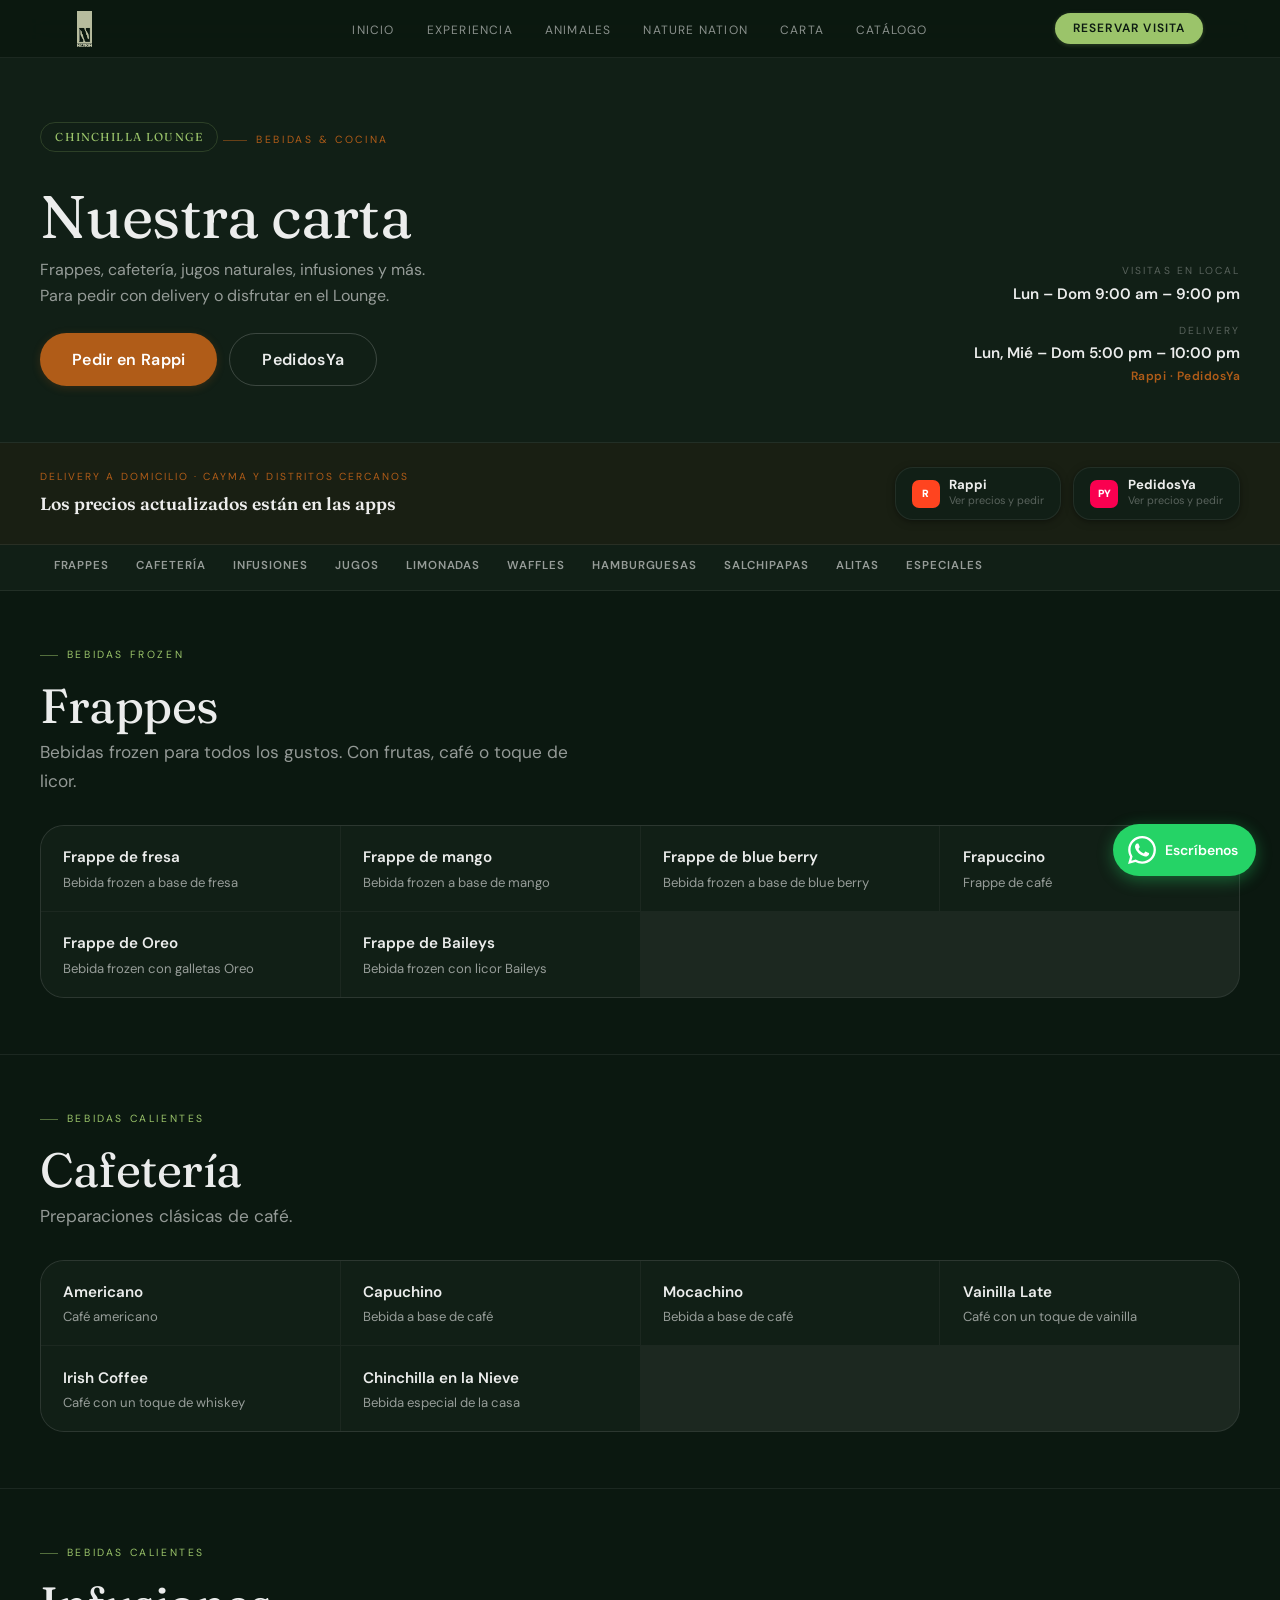
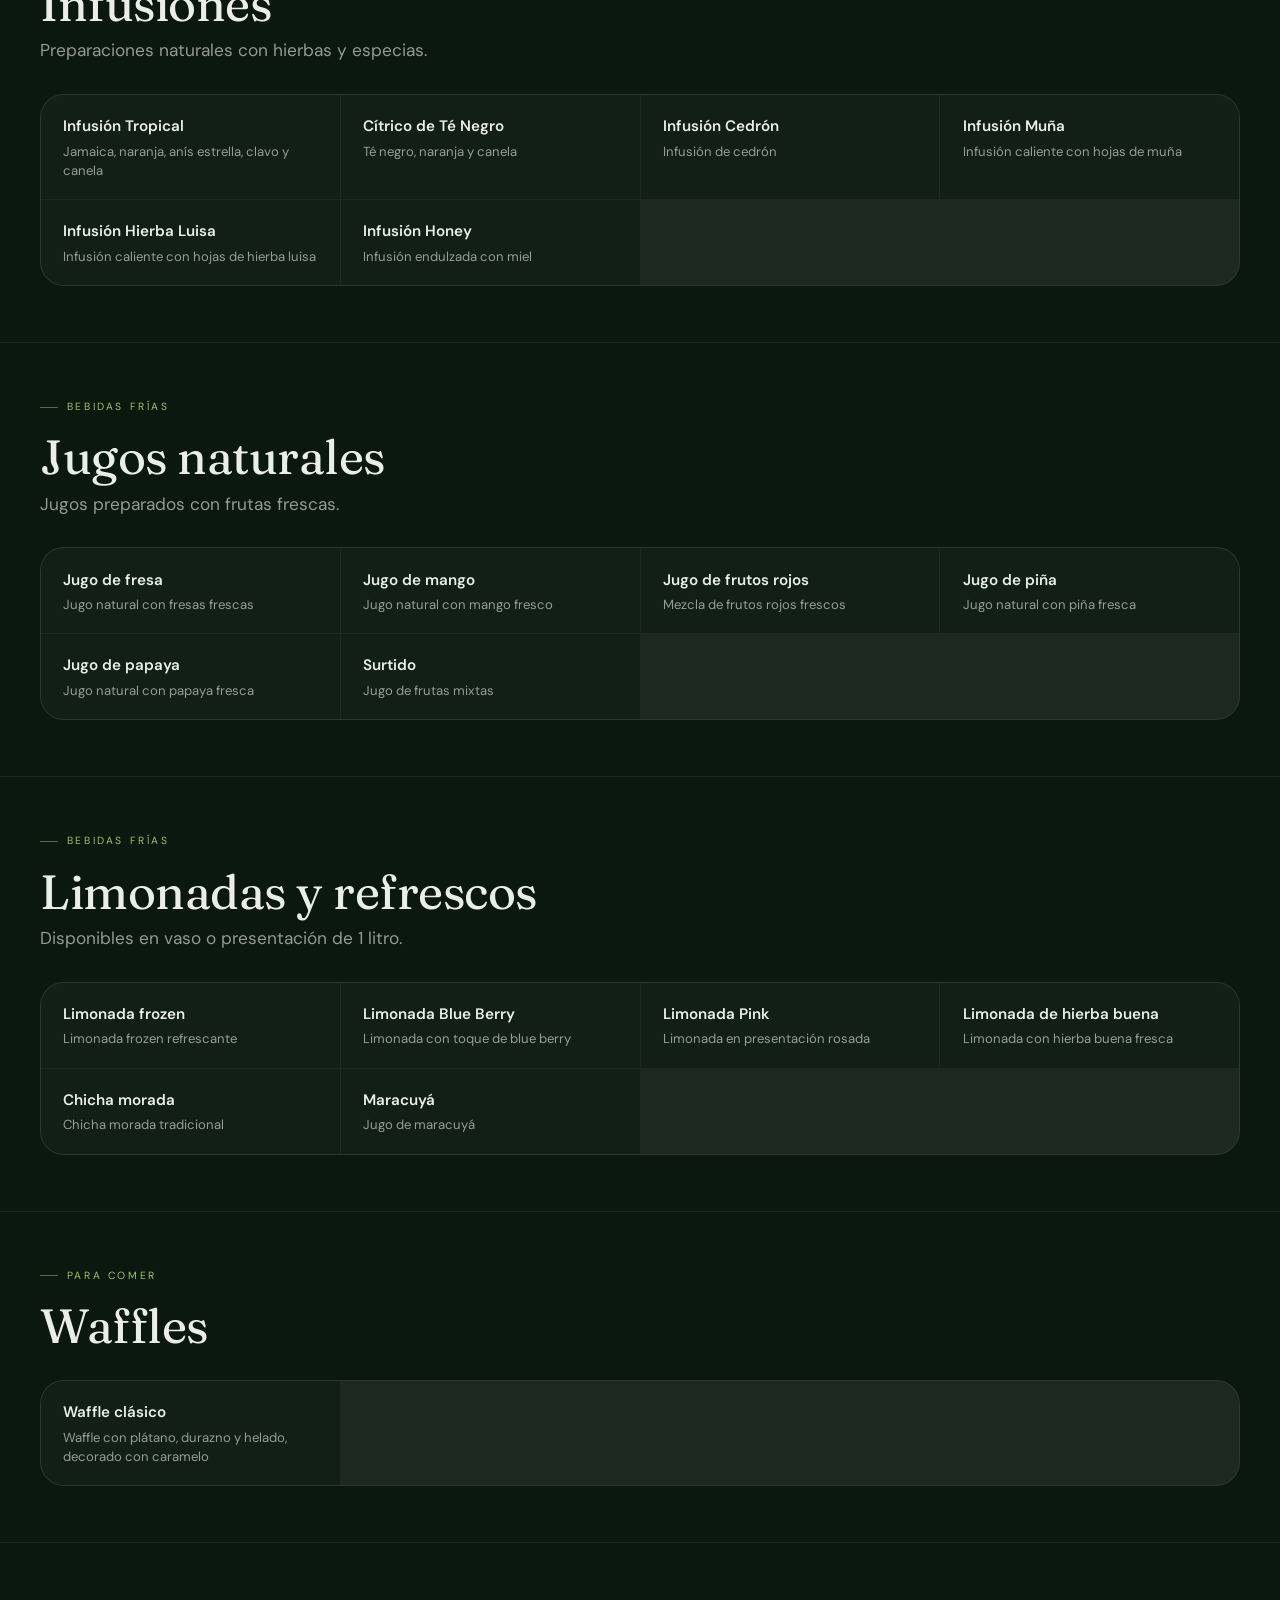
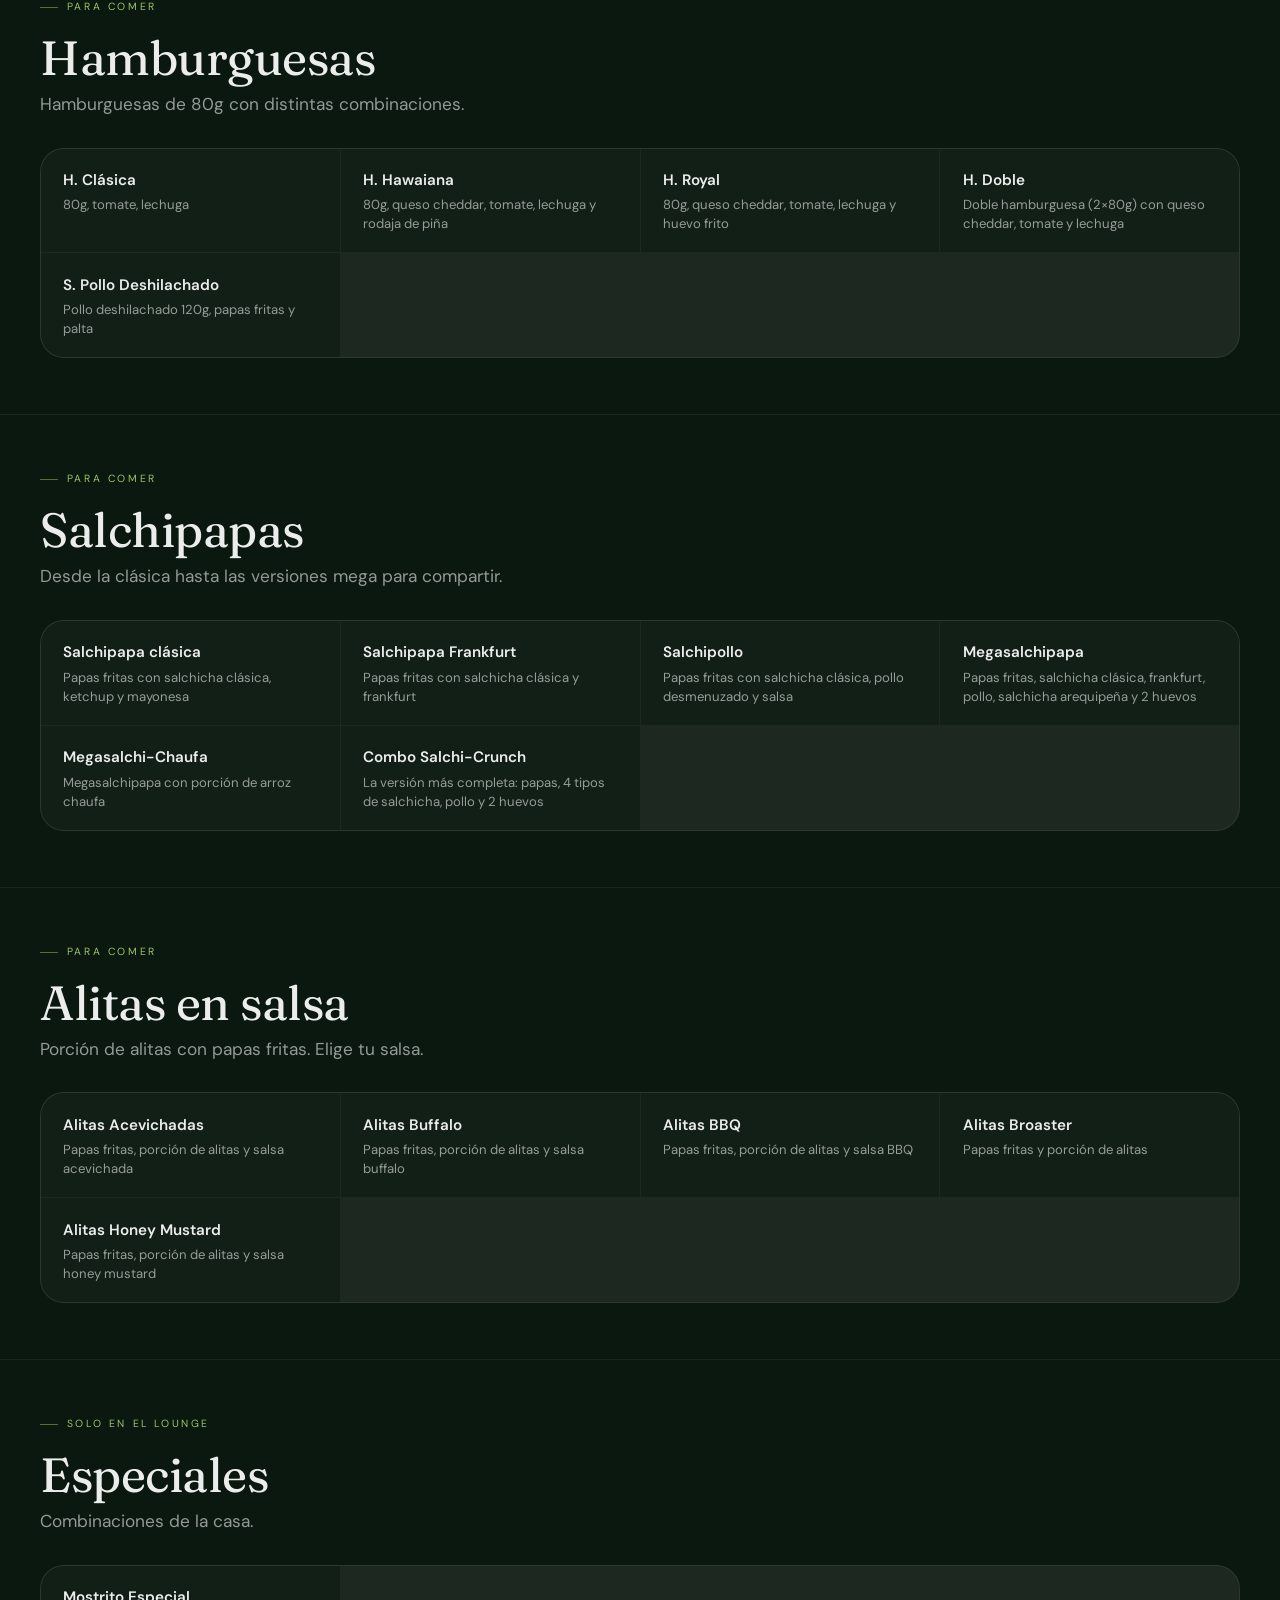
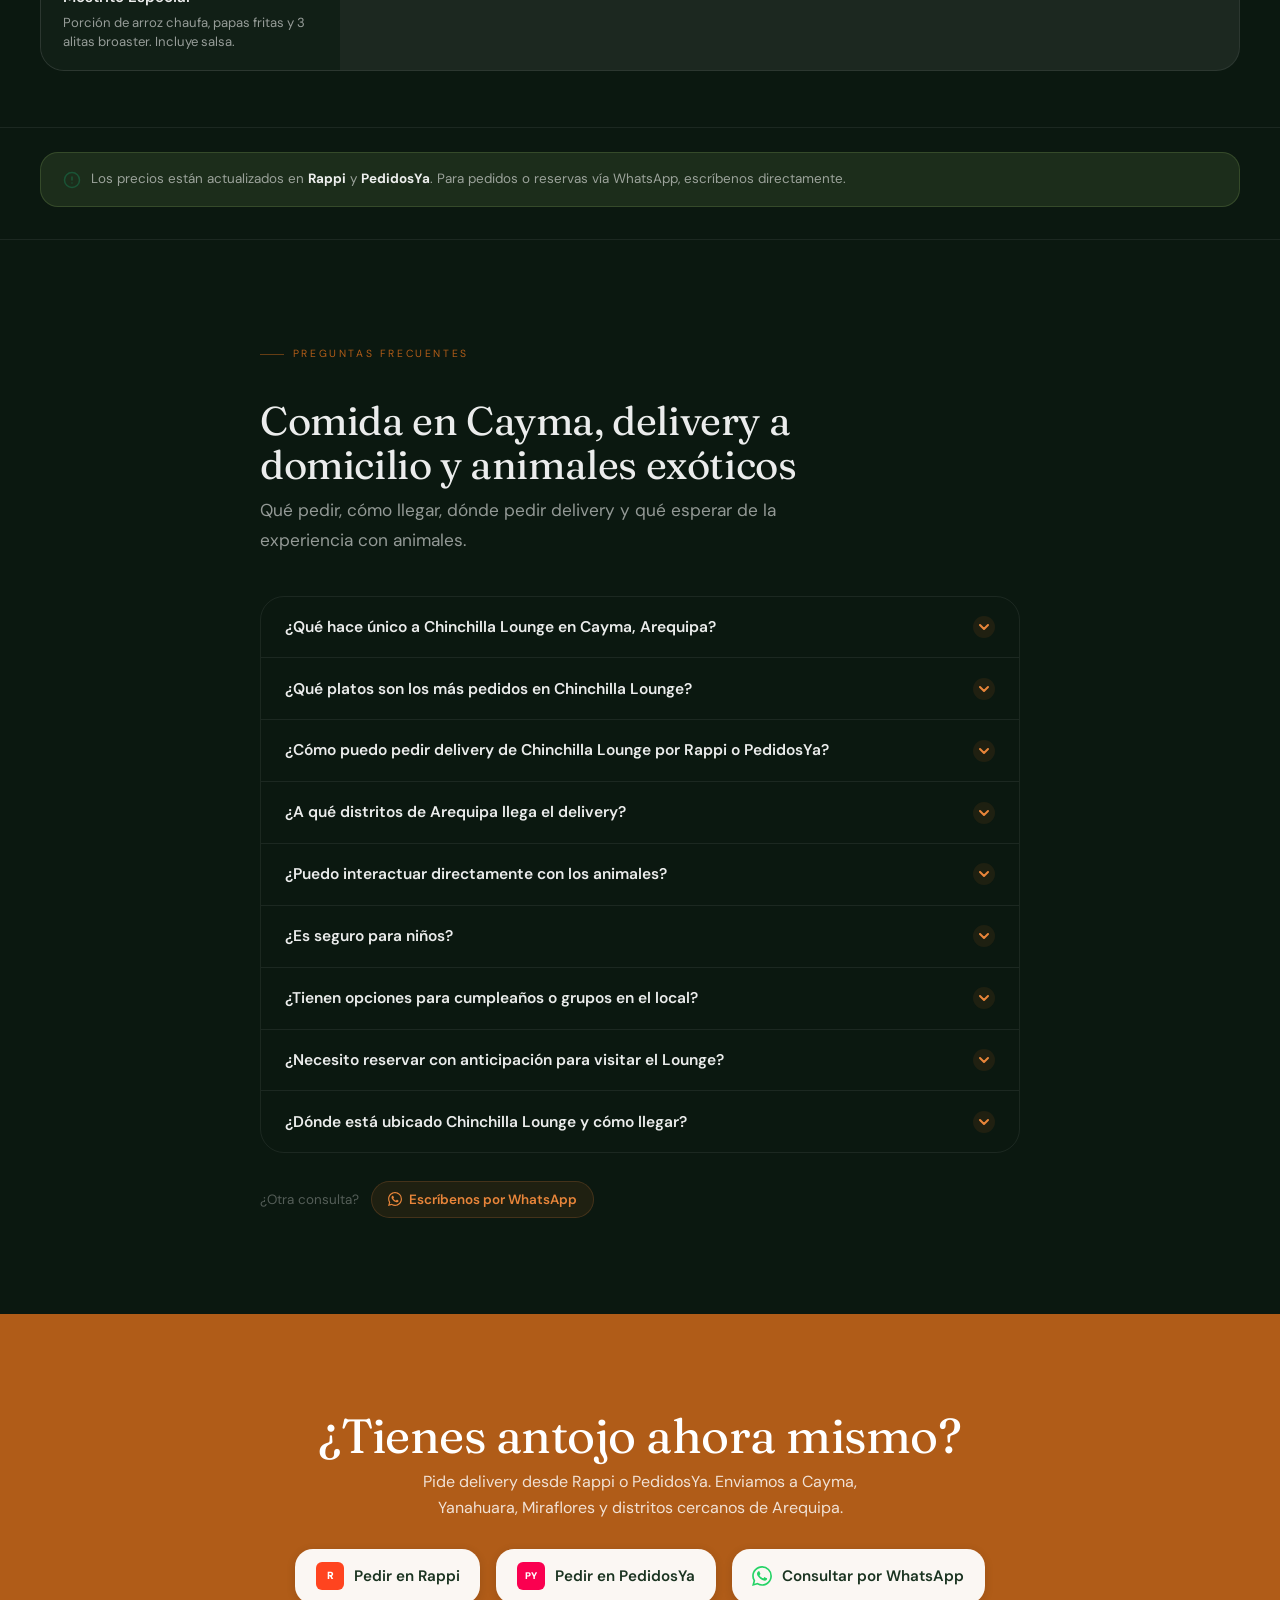
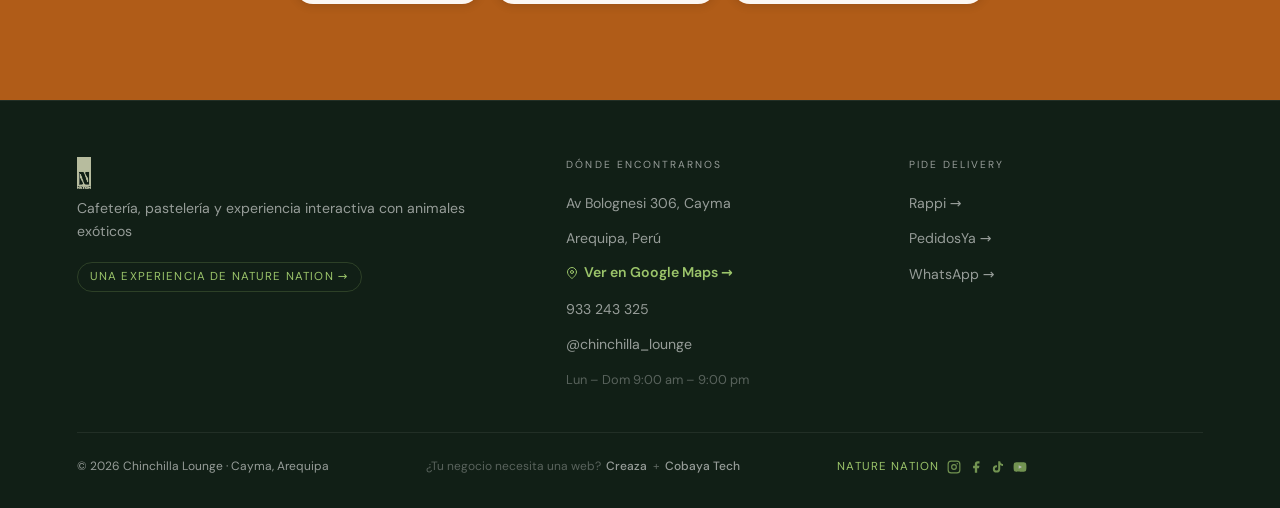
==== carta/index.html @ fb9574b7 "deploy: 2970e04774fd6175bb06c2e87f161b92e067dffc alvaro-barrera/chinchilla-lounge-privado@2970e04774" ====
<!DOCTYPE html><html lang="es-PE" data-astro-cid-37fxchfa> <head><!-- Google Tag Manager --><script>(function(w,d,s,l,i){w[l]=w[l]||[];w[l].push({'gtm.start':
    new Date().getTime(),event:'gtm.js'});var f=d.getElementsByTagName(s)[0],
    j=d.createElement(s),dl=l!='dataLayer'?'&l='+l:'';j.async=true;j.src=
    'https://www.googletagmanager.com/gtm.js?id='+i+dl;f.parentNode.insertBefore(j,f);
    })(window,document,'script','dataLayer','GTM-THWMPSHL');</script><!-- End Google Tag Manager --><meta charset="UTF-8"><meta name="viewport" content="width=device-width, initial-scale=1"><meta name="theme-color" content="#0B1810"><!-- Anti-flash: restaura tema antes del primer paint --><script>
      (function(){
        var t = localStorage.getItem('cl-theme');
        if (t === 'light') document.documentElement.setAttribute('data-theme','light');
      })();
    </script><link rel="preconnect" href="https://fonts.googleapis.com"><link rel="preconnect" href="https://fonts.gstatic.com" crossorigin><link href="https://fonts.googleapis.com/css2?family=DM+Serif+Display:ital@0;1&family=Archivo+Black&family=Noto+Serif:wght@400&display=swap" rel="stylesheet"><link rel="icon" type="image/svg+xml" href="/favicon.svg"><link rel="sitemap" href="/sitemap-index.xml"><title>Chinchilla Lounge — Café con Animales y Delivery en Cayma, Arequipa</title><meta name="description" content="Chinchilla Lounge en Cayma, Arequipa: cafetería con animales exóticos, frappes, hamburguesas, jugos y más. Pide delivery a domicilio vía Rappi y PedidosYa."><meta name="robots" content="index, follow, max-snippet:-1, max-image-preview:large, max-video-preview:-1"><link rel="canonical" href="https://terrarios-bioactivos.com/carta/"><meta property="og:type" content="website"><meta property="og:url" content="https://terrarios-bioactivos.com/carta/"><meta property="og:title" content="Chinchilla Lounge — Café con Animales y Delivery en Cayma, Arequipa"><meta property="og:description" content="Chinchilla Lounge en Cayma, Arequipa: cafetería con animales exóticos, frappes, hamburguesas, jugos y más. Pide delivery a domicilio vía Rappi y PedidosYa."><meta property="og:image" content="https://terrarios-bioactivos.com/og-default.webp"><meta property="og:locale" content="es_PE"><meta property="og:site_name" content="Chinchilla Lounge"><meta name="twitter:card" content="summary_large_image"><meta name="twitter:title" content="Chinchilla Lounge — Café con Animales y Delivery en Cayma, Arequipa"><meta name="twitter:description" content="Chinchilla Lounge en Cayma, Arequipa: cafetería con animales exóticos, frappes, hamburguesas, jugos y más. Pide delivery a domicilio vía Rappi y PedidosYa."><meta name="twitter:image" content="https://terrarios-bioactivos.com/og-default.webp"><script type="application/ld+json">{"@context":"https://schema.org","@type":["CafeOrCoffeeShop","FoodEstablishment","TouristAttraction"],"@id":"https://terrarios-bioactivos.com/#local","name":"Chinchilla Lounge","description":"Nature Nation: diseño de terrarios y paludarios en Arequipa. Visita Chinchilla Lounge — cafetería con animales exóticos en Cayma. Delivery vía Rappi y PedidosYa.","url":"https://terrarios-bioactivos.com","telephone":"+51933243325","address":{"@type":"PostalAddress","streetAddress":"Av Bolognesi 306","addressLocality":"Cayma","addressRegion":"Arequipa","addressCountry":"PE"},"geo":{"@type":"GeoCoordinates","latitude":-16.3882,"longitude":-71.5406},"openingHoursSpecification":[{"@type":"OpeningHoursSpecification","dayOfWeek":["Monday","Tuesday","Wednesday","Thursday","Friday","Saturday","Sunday"],"opens":"09:00","closes":"21:00"},{"@type":"OpeningHoursSpecification","dayOfWeek":["Monday","Wednesday","Thursday","Friday","Saturday","Sunday"],"opens":"17:00","closes":"22:00","description":"Delivery"}],"servesCuisine":["Cafetería","Pastelería","Comida Rápida"],"hasMenu":"https://terrarios-bioactivos.com/carta","sameAs":["https://www.instagram.com/chinchilla_lounge/","https://www.rappi.com.pe/arequipa/restaurantes/delivery/72146-chinchilla-lounge","https://www.pedidosya.com.pe/restaurantes/arequipa/chinchilla-lounge-40beed19-ba96-4db1-8673-0106699a7810-menu"],"priceRange":"S/ 10 – S/ 35","potentialAction":[{"@type":"OrderAction","target":{"@type":"EntryPoint","urlTemplate":"https://www.rappi.com.pe/arequipa/restaurantes/delivery/72146-chinchilla-lounge","inLanguage":"es-PE","actionPlatform":["http://schema.org/DesktopWebPlatform","http://schema.org/MobileWebPlatform","http://schema.org/IOSPlatform","http://schema.org/AndroidPlatform"]}},{"@type":"OrderAction","target":{"@type":"EntryPoint","urlTemplate":"https://www.pedidosya.com.pe/restaurantes/arequipa/chinchilla-lounge-40beed19-ba96-4db1-8673-0106699a7810-menu","inLanguage":"es-PE","actionPlatform":["http://schema.org/DesktopWebPlatform","http://schema.org/MobileWebPlatform"]}}],"areaServed":["Cayma","Yanahuara","Miraflores","Cercado de Arequipa","Arequipa"],"touristType":["Families with children","Backpacker","Nature lovers"],"isAccessibleForFree":false,"availableLanguage":{"@type":"Language","name":"Spanish"}}</script><script type="application/ld+json">{"@context":"https://schema.org","@type":"FAQPage","mainEntity":[{"@type":"Question","name":"¿Qué hace único a Chinchilla Lounge en Cayma, Arequipa?","acceptedAnswer":{"@type":"Answer","text":"Es el único lugar en Arequipa donde puedes tomar un frappe o comer una hamburguesa mientras interactúas con animales exóticos como geckos, ranas dardo y escorpiones. No es un zoológico ni un café temático — es una experiencia viva donde los animales son parte del ambiente, no decoración."}},{"@type":"Question","name":"¿Qué platos son los más pedidos en Chinchilla Lounge?","acceptedAnswer":{"@type":"Answer","text":"Los frappes de fresa, mango y Oreo lideran en bebidas. En comida, las hamburguesas clásica y hawaiana, las salchipapas Frankfurt y las alitas BBQ son los más pedidos tanto en el local como por delivery. También destaca el \"Chinchilla en la Nieve\", bebida especial de la casa."}},{"@type":"Question","name":"¿Cómo puedo pedir delivery de Chinchilla Lounge por Rappi o PedidosYa?","acceptedAnswer":{"@type":"Answer","text":"Busca \"Chinchilla Lounge\" en la app de Rappi o PedidosYa y verás toda la carta con precios actualizados. El delivery está disponible de lunes a domingo (excepto martes), de 5:00 pm a 10:00 pm. También puedes coordinar tu pedido directamente por WhatsApp."}},{"@type":"Question","name":"¿A qué distritos de Arequipa llega el delivery?","acceptedAnswer":{"@type":"Answer","text":"Enviamos a Cayma, Yanahuara, Miraflores, Cercado de Arequipa y distritos cercanos. La cobertura exacta la calcula Rappi o PedidosYa automáticamente según tu ubicación al momento del pedido."}},{"@type":"Question","name":"¿Puedo interactuar directamente con los animales?","acceptedAnswer":{"@type":"Answer","text":"Sí. En Chinchilla Lounge la interacción es directa — sin vitrinas. Nuestro equipo te acompaña y guía el proceso. Los animales son criados en cautiverio y están habituados a la presencia humana."}},{"@type":"Question","name":"¿Es seguro para niños?","acceptedAnswer":{"@type":"Answer","text":"Sí. Todos los animales son criados en cautiverio responsable y están seleccionados por su temperamento dócil. El gecko leopardo es especialmente recomendado para niños. Siempre hay supervisión de nuestro equipo."}},{"@type":"Question","name":"¿Tienen opciones para cumpleaños o grupos en el local?","acceptedAnswer":{"@type":"Answer","text":"Sí. Recibimos grupos para cumpleaños, reuniones y salidas en familia. El aforo es limitado para mantener la calidad de la experiencia con los animales, por lo que se recomienda reservar con anticipación por WhatsApp."}},{"@type":"Question","name":"¿Necesito reservar con anticipación para visitar el Lounge?","acceptedAnswer":{"@type":"Answer","text":"Se recomienda reservar vía WhatsApp. Las visitas son en grupos pequeños para garantizar una experiencia personalizada y real — el aforo es limitado."}},{"@type":"Question","name":"¿Dónde está ubicado Chinchilla Lounge y cómo llegar?","acceptedAnswer":{"@type":"Answer","text":"Estamos en Av. Bolognesi 306, Cayma, Arequipa — a pocos minutos del centro de Arequipa. Atendemos de lunes a domingo de 9:00 am a 9:00 pm. Puedes encontrarnos en Google Maps buscando \"Chinchilla Lounge Cayma\"."}}]}</script><script type="application/ld+json">{"@context":"https://schema.org","@type":"FoodEstablishment","name":"Chinchilla Lounge","url":"https://terrarios-bioactivos.com","telephone":"+51933243325","address":{"@type":"PostalAddress","streetAddress":"Av Bolognesi 306","addressLocality":"Cayma","addressRegion":"Arequipa","addressCountry":"PE"},"hasMenu":{"@type":"Menu","name":"Carta Chinchilla Lounge","hasMenuSection":[{"@type":"MenuSection","name":"Frappes","hasMenuItem":[{"@type":"MenuItem","name":"Frappe de fresa","description":"Bebida frozen a base de fresa"},{"@type":"MenuItem","name":"Frappe de mango","description":"Bebida frozen a base de mango"},{"@type":"MenuItem","name":"Frappe de blue berry","description":"Bebida frozen a base de blue berry"},{"@type":"MenuItem","name":"Frapuccino","description":"Frappe de café"},{"@type":"MenuItem","name":"Frappe de Oreo","description":"Bebida frozen con galletas Oreo"},{"@type":"MenuItem","name":"Frappe de Baileys","description":"Bebida frozen con licor Baileys"}]},{"@type":"MenuSection","name":"Cafetería","hasMenuItem":[{"@type":"MenuItem","name":"Americano","description":"Café americano"},{"@type":"MenuItem","name":"Capuchino","description":"Bebida a base de café"},{"@type":"MenuItem","name":"Mocachino","description":"Bebida a base de café"},{"@type":"MenuItem","name":"Vainilla Late","description":"Café con un toque de vainilla"},{"@type":"MenuItem","name":"Irish Coffee","description":"Café con un toque de whiskey"},{"@type":"MenuItem","name":"Chinchilla en la Nieve","description":"Bebida especial de la casa"}]},{"@type":"MenuSection","name":"Infusiones","hasMenuItem":[{"@type":"MenuItem","name":"Infusión Tropical","description":"Jamaica, naranja, anís estrella, clavo y canela"},{"@type":"MenuItem","name":"Cítrico de Té Negro","description":"Té negro, naranja y canela"},{"@type":"MenuItem","name":"Infusión Cedrón","description":"Infusión de cedrón"},{"@type":"MenuItem","name":"Infusión Muña","description":"Infusión caliente con hojas de muña"},{"@type":"MenuItem","name":"Infusión Hierba Luisa","description":"Infusión caliente con hojas de hierba luisa"},{"@type":"MenuItem","name":"Infusión Honey","description":"Infusión endulzada con miel"}]},{"@type":"MenuSection","name":"Jugos naturales","hasMenuItem":[{"@type":"MenuItem","name":"Jugo de fresa","description":"Jugo natural con fresas frescas"},{"@type":"MenuItem","name":"Jugo de mango","description":"Jugo natural con mango fresco"},{"@type":"MenuItem","name":"Jugo de frutos rojos","description":"Mezcla de frutos rojos frescos"},{"@type":"MenuItem","name":"Jugo de piña","description":"Jugo natural con piña fresca"},{"@type":"MenuItem","name":"Jugo de papaya","description":"Jugo natural con papaya fresca"},{"@type":"MenuItem","name":"Surtido","description":"Jugo de frutas mixtas"}]},{"@type":"MenuSection","name":"Limonadas y refrescos","hasMenuItem":[{"@type":"MenuItem","name":"Limonada frozen","description":"Limonada frozen refrescante"},{"@type":"MenuItem","name":"Limonada Blue Berry","description":"Limonada con toque de blue berry"},{"@type":"MenuItem","name":"Limonada Pink","description":"Limonada en presentación rosada"},{"@type":"MenuItem","name":"Limonada de hierba buena","description":"Limonada con hierba buena fresca"},{"@type":"MenuItem","name":"Chicha morada","description":"Chicha morada tradicional"},{"@type":"MenuItem","name":"Maracuyá","description":"Jugo de maracuyá"}]},{"@type":"MenuSection","name":"Waffles","hasMenuItem":[{"@type":"MenuItem","name":"Waffle clásico","description":"Waffle con plátano, durazno y helado, decorado con caramelo"}]},{"@type":"MenuSection","name":"Hamburguesas","hasMenuItem":[{"@type":"MenuItem","name":"H. Clásica","description":"80g, tomate, lechuga"},{"@type":"MenuItem","name":"H. Hawaiana","description":"80g, queso cheddar, tomate, lechuga y rodaja de piña"},{"@type":"MenuItem","name":"H. Royal","description":"80g, queso cheddar, tomate, lechuga y huevo frito"},{"@type":"MenuItem","name":"H. Doble","description":"Doble hamburguesa (2×80g) con queso cheddar, tomate y lechuga"},{"@type":"MenuItem","name":"S. Pollo Deshilachado","description":"Pollo deshilachado 120g, papas fritas y palta"}]},{"@type":"MenuSection","name":"Salchipapas","hasMenuItem":[{"@type":"MenuItem","name":"Salchipapa clásica","description":"Papas fritas con salchicha clásica, ketchup y mayonesa"},{"@type":"MenuItem","name":"Salchipapa Frankfurt","description":"Papas fritas con salchicha clásica y frankfurt"},{"@type":"MenuItem","name":"Salchipollo","description":"Papas fritas con salchicha clásica, pollo desmenuzado y salsa"},{"@type":"MenuItem","name":"Megasalchipapa","description":"Papas fritas, salchicha clásica, frankfurt, pollo, salchicha arequipeña y 2 huevos"},{"@type":"MenuItem","name":"Megasalchi-Chaufa","description":"Megasalchipapa con porción de arroz chaufa"},{"@type":"MenuItem","name":"Combo Salchi-Crunch","description":"La versión más completa: papas, 4 tipos de salchicha, pollo y 2 huevos"}]},{"@type":"MenuSection","name":"Alitas en salsa","hasMenuItem":[{"@type":"MenuItem","name":"Alitas Acevichadas","description":"Papas fritas, porción de alitas y salsa acevichada"},{"@type":"MenuItem","name":"Alitas Buffalo","description":"Papas fritas, porción de alitas y salsa buffalo"},{"@type":"MenuItem","name":"Alitas BBQ","description":"Papas fritas, porción de alitas y salsa BBQ"},{"@type":"MenuItem","name":"Alitas Broaster","description":"Papas fritas y porción de alitas"},{"@type":"MenuItem","name":"Alitas Honey Mustard","description":"Papas fritas, porción de alitas y salsa honey mustard"}]},{"@type":"MenuSection","name":"Especiales","hasMenuItem":[{"@type":"MenuItem","name":"Mostrito Especial","description":"Porción de arroz chaufa, papas fritas y 3 alitas broaster. Incluye salsa."}]}]}}</script><script type="application/ld+json">{"@context":"https://schema.org","@type":"BreadcrumbList","itemListElement":[{"@type":"ListItem","position":1,"name":"Chinchilla Lounge","item":"https://terrarios-bioactivos.com"},{"@type":"ListItem","position":2,"name":"Carta","item":"https://terrarios-bioactivos.com/carta"}]}</script><link rel="stylesheet" href="/_astro/carta.CtFt_vH6.css">
<link rel="stylesheet" href="/_astro/carta.D2IDUr1h.css"></head> <body data-astro-cid-37fxchfa> <!-- Google Tag Manager (noscript) --> <noscript><iframe src="https://www.googletagmanager.com/ns.html?id=GTM-THWMPSHL" height="0" width="0" style="display:none;visibility:hidden" data-astro-cid-37fxchfa></iframe></noscript> <!-- End Google Tag Manager (noscript) -->  <header id="site-header" data-astro-cid-3ef6ksr2> <nav data-astro-cid-3ef6ksr2> <a class="nav-brand" href="/" aria-label="Chinchilla Lounge — inicio" data-astro-cid-3ef6ksr2> <img src="/images/nn-logo.png" alt="Nature Nation" class="nav-logo" width="17" height="40" loading="eager" decoding="async" data-astro-cid-3ef6ksr2> </a> <ul class="nav-links" role="list" data-astro-cid-3ef6ksr2> <li data-astro-cid-3ef6ksr2><a href="/" data-astro-cid-3ef6ksr2>Inicio</a></li><li data-astro-cid-3ef6ksr2><a href="/#experiencia" data-astro-cid-3ef6ksr2>Experiencia</a></li><li data-astro-cid-3ef6ksr2><a href="/#animales" data-astro-cid-3ef6ksr2>Animales</a></li><li data-astro-cid-3ef6ksr2><a href="/#nature-nation" data-astro-cid-3ef6ksr2>Nature Nation</a></li><li data-astro-cid-3ef6ksr2><a href="/carta" data-astro-cid-3ef6ksr2>Carta</a></li><li data-astro-cid-3ef6ksr2><a href="/catalogo" data-astro-cid-3ef6ksr2>Catálogo</a></li> </ul> <div class="nav-actions" data-astro-cid-3ef6ksr2> <a href="https://wa.me/51933243325?text=Hola!%20Quiero%20hacer%20un%20pedido%20o%20reservar%20una%20visita%20al%20Chinchilla%20Lounge.%20%C2%BFMe%20pueden%20ayudar%3F" target="_blank" rel="noopener noreferrer" class="nav-cta" data-astro-cid-3ef6ksr2>Reservar visita</a> <button class="nav-toggle" aria-label="Abrir menú" aria-expanded="false" aria-controls="mobile-menu" data-astro-cid-3ef6ksr2> <svg width="20" height="14" viewBox="0 0 20 14" fill="none" stroke="currentColor" stroke-width="1.6" stroke-linecap="round" aria-hidden="true" data-astro-cid-3ef6ksr2> <line x1="0" y1="1" x2="20" y2="1" data-astro-cid-3ef6ksr2></line> <line x1="0" y1="7" x2="20" y2="7" data-astro-cid-3ef6ksr2></line> <line x1="0" y1="13" x2="20" y2="13" data-astro-cid-3ef6ksr2></line> </svg> </button> </div> </nav> <div id="mobile-menu" class="mobile-menu" aria-hidden="true" hidden data-astro-cid-3ef6ksr2> <ul role="list" data-astro-cid-3ef6ksr2> <li data-astro-cid-3ef6ksr2><a href="/" data-astro-cid-3ef6ksr2>Inicio</a></li><li data-astro-cid-3ef6ksr2><a href="/#experiencia" data-astro-cid-3ef6ksr2>Experiencia</a></li><li data-astro-cid-3ef6ksr2><a href="/#animales" data-astro-cid-3ef6ksr2>Animales</a></li><li data-astro-cid-3ef6ksr2><a href="/#nature-nation" data-astro-cid-3ef6ksr2>Nature Nation</a></li><li data-astro-cid-3ef6ksr2><a href="/carta" data-astro-cid-3ef6ksr2>Carta</a></li><li data-astro-cid-3ef6ksr2><a href="/catalogo" data-astro-cid-3ef6ksr2>Catálogo</a></li> <li data-astro-cid-3ef6ksr2> <a href="https://wa.me/51933243325?text=Hola!%20Quiero%20hacer%20un%20pedido%20o%20reservar%20una%20visita%20al%20Chinchilla%20Lounge.%20%C2%BFMe%20pueden%20ayudar%3F" target="_blank" rel="noopener noreferrer" class="mobile-cta" data-astro-cid-3ef6ksr2>Reservar visita →</a> </li> </ul> </div> </header>  <script type="module">const d=document.getElementById("site-header"),r=document.getElementById("hero-sentinel");r&&d?new IntersectionObserver(([s])=>{d.classList.toggle("scrolled",!s.isIntersecting)},{threshold:0}).observe(r):d?.classList.add("scrolled");const n=document.querySelector(".nav-toggle"),t=document.getElementById("mobile-menu");n?.addEventListener("click",()=>{const e=n.getAttribute("aria-expanded")==="true";n.setAttribute("aria-expanded",String(!e)),t.hidden=e,t.setAttribute("aria-hidden",String(e))});t?.querySelectorAll("a").forEach(e=>{e.addEventListener("click",()=>{n.setAttribute("aria-expanded","false"),t.hidden=!0,t.setAttribute("aria-hidden","true")})});</script>  <section class="page-hero" data-astro-cid-f2vctvlz> <div class="wrap" data-astro-cid-f2vctvlz> <div class="hero-content" data-astro-cid-f2vctvlz> <a href="https://www.instagram.com/chinchilla_lounge/" target="_blank" rel="noopener noreferrer" class="cl-badge" data-astro-cid-f2vctvlz>
Chinchilla Lounge
</a> <div class="eyebrow" data-astro-cid-f2vctvlz>Bebidas &amp; Cocina</div> <h1 data-astro-cid-f2vctvlz>Nuestra carta</h1> <p class="sr-only" data-astro-cid-f2vctvlz>
Chinchilla Lounge — Cafetería con animales exóticos en Cayma, Arequipa.
          Frappes, hamburguesas, salchipapas, alitas, jugos y más. Delivery a domicilio vía Rappi y PedidosYa.
          Visita el local y vive la experiencia interactiva con geckos, ranitomeyas y cangrejos vampiro.
</p> <p class="hero-sub" data-astro-cid-f2vctvlz>Frappes, cafetería, jugos naturales, infusiones y más. Para pedir con delivery o disfrutar en el Lounge.</p> <div class="hero-actions" data-astro-cid-f2vctvlz> <a href="https://www.rappi.com.pe/arequipa/restaurantes/delivery/72146-chinchilla-lounge" target="_blank" rel="noopener noreferrer" class="btn btn-pill btn-amber" data-astro-cid-f2vctvlz>
Pedir en Rappi
</a> <a href="https://www.pedidosya.com.pe/restaurantes/arequipa/chinchilla-lounge-40beed19-ba96-4db1-8673-0106699a7810-menu" target="_blank" rel="noopener noreferrer" class="btn btn-pill btn-ghost" data-astro-cid-f2vctvlz>
PedidosYa
</a> </div> </div> <div class="hero-hours" data-astro-cid-f2vctvlz> <div class="hours-block" data-astro-cid-f2vctvlz> <div class="hours-label" data-astro-cid-f2vctvlz>Visitas en local</div> <div class="hours-value" data-astro-cid-f2vctvlz>Lun – Dom 9:00 am – 9:00 pm</div> </div> <div class="hours-block" data-astro-cid-f2vctvlz> <div class="hours-label" data-astro-cid-f2vctvlz>Delivery</div> <div class="hours-value" data-astro-cid-f2vctvlz>Lun, Mié – Dom 5:00 pm – 10:00 pm</div> <div class="hours-note" data-astro-cid-f2vctvlz>Rappi · PedidosYa</div> </div> </div> </div> </section>  <div class="delivery-banner" data-astro-cid-f2vctvlz> <div class="wrap banner-inner" data-astro-cid-f2vctvlz> <div class="banner-text" data-astro-cid-f2vctvlz> <div class="banner-label" data-astro-cid-f2vctvlz>Delivery a domicilio · Cayma y distritos cercanos</div> <strong data-astro-cid-f2vctvlz>Los precios actualizados están en las apps</strong> </div> <div class="platform-row" data-astro-cid-f2vctvlz> <a href="https://www.rappi.com.pe/arequipa/restaurantes/delivery/72146-chinchilla-lounge" target="_blank" rel="noopener noreferrer" class="platform-btn" data-astro-cid-f2vctvlz> <span class="platform-icon rappi" data-astro-cid-f2vctvlz>R</span> <span class="platform-info" data-astro-cid-f2vctvlz> <span class="platform-name" data-astro-cid-f2vctvlz>Rappi</span> <span class="platform-sub" data-astro-cid-f2vctvlz>Ver precios y pedir</span> </span> </a> <a href="https://www.pedidosya.com.pe/restaurantes/arequipa/chinchilla-lounge-40beed19-ba96-4db1-8673-0106699a7810-menu" target="_blank" rel="noopener noreferrer" class="platform-btn" data-astro-cid-f2vctvlz> <span class="platform-icon pedidos" data-astro-cid-f2vctvlz>PY</span> <span class="platform-info" data-astro-cid-f2vctvlz> <span class="platform-name" data-astro-cid-f2vctvlz>PedidosYa</span> <span class="platform-sub" data-astro-cid-f2vctvlz>Ver precios y pedir</span> </span> </a> </div> </div> </div>  <nav class="menu-tabs" aria-label="Categorías de la carta" data-astro-cid-f2vctvlz> <div class="tabs-inner" data-astro-cid-f2vctvlz> <a href="#frappes" class="menu-tab" data-astro-cid-f2vctvlz>Frappes</a><a href="#cafeteria" class="menu-tab" data-astro-cid-f2vctvlz>Cafetería</a><a href="#infusiones" class="menu-tab" data-astro-cid-f2vctvlz>Infusiones</a><a href="#jugos" class="menu-tab" data-astro-cid-f2vctvlz>Jugos</a><a href="#limonadas" class="menu-tab" data-astro-cid-f2vctvlz>Limonadas</a><a href="#waffles" class="menu-tab" data-astro-cid-f2vctvlz>Waffles</a><a href="#hamburguesas" class="menu-tab" data-astro-cid-f2vctvlz>Hamburguesas</a><a href="#salchipapas" class="menu-tab" data-astro-cid-f2vctvlz>Salchipapas</a><a href="#alitas" class="menu-tab" data-astro-cid-f2vctvlz>Alitas</a><a href="#especiales" class="menu-tab" data-astro-cid-f2vctvlz>Especiales</a> </div> </nav>  <section class="menu-section" id="frappes" data-astro-cid-f2vctvlz> <div class="wrap" data-astro-cid-f2vctvlz> <div class="sec-eyebrow" data-astro-cid-f2vctvlz>Bebidas frozen</div> <h2 data-astro-cid-f2vctvlz>Frappes</h2> <p class="sec-lead menu-lead" data-astro-cid-f2vctvlz>Bebidas frozen para todos los gustos. Con frutas, café o toque de licor.</p> <ul class="menu-grid" role="list" data-astro-cid-f2vctvlz> <li class="menu-item" data-astro-cid-f2vctvlz> <span class="item-name" data-astro-cid-f2vctvlz>Frappe de fresa</span> <span class="item-desc" data-astro-cid-f2vctvlz>Bebida frozen a base de fresa</span> </li><li class="menu-item" data-astro-cid-f2vctvlz> <span class="item-name" data-astro-cid-f2vctvlz>Frappe de mango</span> <span class="item-desc" data-astro-cid-f2vctvlz>Bebida frozen a base de mango</span> </li><li class="menu-item" data-astro-cid-f2vctvlz> <span class="item-name" data-astro-cid-f2vctvlz>Frappe de blue berry</span> <span class="item-desc" data-astro-cid-f2vctvlz>Bebida frozen a base de blue berry</span> </li><li class="menu-item" data-astro-cid-f2vctvlz> <span class="item-name" data-astro-cid-f2vctvlz>Frapuccino</span> <span class="item-desc" data-astro-cid-f2vctvlz>Frappe de café</span> </li><li class="menu-item" data-astro-cid-f2vctvlz> <span class="item-name" data-astro-cid-f2vctvlz>Frappe de Oreo</span> <span class="item-desc" data-astro-cid-f2vctvlz>Bebida frozen con galletas Oreo</span> </li><li class="menu-item" data-astro-cid-f2vctvlz> <span class="item-name" data-astro-cid-f2vctvlz>Frappe de Baileys</span> <span class="item-desc" data-astro-cid-f2vctvlz>Bebida frozen con licor Baileys</span> </li> </ul> </div> </section><section class="menu-section" id="cafeteria" data-astro-cid-f2vctvlz> <div class="wrap" data-astro-cid-f2vctvlz> <div class="sec-eyebrow" data-astro-cid-f2vctvlz>Bebidas calientes</div> <h2 data-astro-cid-f2vctvlz>Cafetería</h2> <p class="sec-lead menu-lead" data-astro-cid-f2vctvlz>Preparaciones clásicas de café.</p> <ul class="menu-grid" role="list" data-astro-cid-f2vctvlz> <li class="menu-item" data-astro-cid-f2vctvlz> <span class="item-name" data-astro-cid-f2vctvlz>Americano</span> <span class="item-desc" data-astro-cid-f2vctvlz>Café americano</span> </li><li class="menu-item" data-astro-cid-f2vctvlz> <span class="item-name" data-astro-cid-f2vctvlz>Capuchino</span> <span class="item-desc" data-astro-cid-f2vctvlz>Bebida a base de café</span> </li><li class="menu-item" data-astro-cid-f2vctvlz> <span class="item-name" data-astro-cid-f2vctvlz>Mocachino</span> <span class="item-desc" data-astro-cid-f2vctvlz>Bebida a base de café</span> </li><li class="menu-item" data-astro-cid-f2vctvlz> <span class="item-name" data-astro-cid-f2vctvlz>Vainilla Late</span> <span class="item-desc" data-astro-cid-f2vctvlz>Café con un toque de vainilla</span> </li><li class="menu-item" data-astro-cid-f2vctvlz> <span class="item-name" data-astro-cid-f2vctvlz>Irish Coffee</span> <span class="item-desc" data-astro-cid-f2vctvlz>Café con un toque de whiskey</span> </li><li class="menu-item" data-astro-cid-f2vctvlz> <span class="item-name" data-astro-cid-f2vctvlz>Chinchilla en la Nieve</span> <span class="item-desc" data-astro-cid-f2vctvlz>Bebida especial de la casa</span> </li> </ul> </div> </section><section class="menu-section" id="infusiones" data-astro-cid-f2vctvlz> <div class="wrap" data-astro-cid-f2vctvlz> <div class="sec-eyebrow" data-astro-cid-f2vctvlz>Bebidas calientes</div> <h2 data-astro-cid-f2vctvlz>Infusiones</h2> <p class="sec-lead menu-lead" data-astro-cid-f2vctvlz>Preparaciones naturales con hierbas y especias.</p> <ul class="menu-grid" role="list" data-astro-cid-f2vctvlz> <li class="menu-item" data-astro-cid-f2vctvlz> <span class="item-name" data-astro-cid-f2vctvlz>Infusión Tropical</span> <span class="item-desc" data-astro-cid-f2vctvlz>Jamaica, naranja, anís estrella, clavo y canela</span> </li><li class="menu-item" data-astro-cid-f2vctvlz> <span class="item-name" data-astro-cid-f2vctvlz>Cítrico de Té Negro</span> <span class="item-desc" data-astro-cid-f2vctvlz>Té negro, naranja y canela</span> </li><li class="menu-item" data-astro-cid-f2vctvlz> <span class="item-name" data-astro-cid-f2vctvlz>Infusión Cedrón</span> <span class="item-desc" data-astro-cid-f2vctvlz>Infusión de cedrón</span> </li><li class="menu-item" data-astro-cid-f2vctvlz> <span class="item-name" data-astro-cid-f2vctvlz>Infusión Muña</span> <span class="item-desc" data-astro-cid-f2vctvlz>Infusión caliente con hojas de muña</span> </li><li class="menu-item" data-astro-cid-f2vctvlz> <span class="item-name" data-astro-cid-f2vctvlz>Infusión Hierba Luisa</span> <span class="item-desc" data-astro-cid-f2vctvlz>Infusión caliente con hojas de hierba luisa</span> </li><li class="menu-item" data-astro-cid-f2vctvlz> <span class="item-name" data-astro-cid-f2vctvlz>Infusión Honey</span> <span class="item-desc" data-astro-cid-f2vctvlz>Infusión endulzada con miel</span> </li> </ul> </div> </section><section class="menu-section" id="jugos" data-astro-cid-f2vctvlz> <div class="wrap" data-astro-cid-f2vctvlz> <div class="sec-eyebrow" data-astro-cid-f2vctvlz>Bebidas frías</div> <h2 data-astro-cid-f2vctvlz>Jugos naturales</h2> <p class="sec-lead menu-lead" data-astro-cid-f2vctvlz>Jugos preparados con frutas frescas.</p> <ul class="menu-grid" role="list" data-astro-cid-f2vctvlz> <li class="menu-item" data-astro-cid-f2vctvlz> <span class="item-name" data-astro-cid-f2vctvlz>Jugo de fresa</span> <span class="item-desc" data-astro-cid-f2vctvlz>Jugo natural con fresas frescas</span> </li><li class="menu-item" data-astro-cid-f2vctvlz> <span class="item-name" data-astro-cid-f2vctvlz>Jugo de mango</span> <span class="item-desc" data-astro-cid-f2vctvlz>Jugo natural con mango fresco</span> </li><li class="menu-item" data-astro-cid-f2vctvlz> <span class="item-name" data-astro-cid-f2vctvlz>Jugo de frutos rojos</span> <span class="item-desc" data-astro-cid-f2vctvlz>Mezcla de frutos rojos frescos</span> </li><li class="menu-item" data-astro-cid-f2vctvlz> <span class="item-name" data-astro-cid-f2vctvlz>Jugo de piña</span> <span class="item-desc" data-astro-cid-f2vctvlz>Jugo natural con piña fresca</span> </li><li class="menu-item" data-astro-cid-f2vctvlz> <span class="item-name" data-astro-cid-f2vctvlz>Jugo de papaya</span> <span class="item-desc" data-astro-cid-f2vctvlz>Jugo natural con papaya fresca</span> </li><li class="menu-item" data-astro-cid-f2vctvlz> <span class="item-name" data-astro-cid-f2vctvlz>Surtido</span> <span class="item-desc" data-astro-cid-f2vctvlz>Jugo de frutas mixtas</span> </li> </ul> </div> </section><section class="menu-section" id="limonadas" data-astro-cid-f2vctvlz> <div class="wrap" data-astro-cid-f2vctvlz> <div class="sec-eyebrow" data-astro-cid-f2vctvlz>Bebidas frías</div> <h2 data-astro-cid-f2vctvlz>Limonadas y refrescos</h2> <p class="sec-lead menu-lead" data-astro-cid-f2vctvlz>Disponibles en vaso o presentación de 1 litro.</p> <ul class="menu-grid" role="list" data-astro-cid-f2vctvlz> <li class="menu-item" data-astro-cid-f2vctvlz> <span class="item-name" data-astro-cid-f2vctvlz>Limonada frozen</span> <span class="item-desc" data-astro-cid-f2vctvlz>Limonada frozen refrescante</span> </li><li class="menu-item" data-astro-cid-f2vctvlz> <span class="item-name" data-astro-cid-f2vctvlz>Limonada Blue Berry</span> <span class="item-desc" data-astro-cid-f2vctvlz>Limonada con toque de blue berry</span> </li><li class="menu-item" data-astro-cid-f2vctvlz> <span class="item-name" data-astro-cid-f2vctvlz>Limonada Pink</span> <span class="item-desc" data-astro-cid-f2vctvlz>Limonada en presentación rosada</span> </li><li class="menu-item" data-astro-cid-f2vctvlz> <span class="item-name" data-astro-cid-f2vctvlz>Limonada de hierba buena</span> <span class="item-desc" data-astro-cid-f2vctvlz>Limonada con hierba buena fresca</span> </li><li class="menu-item" data-astro-cid-f2vctvlz> <span class="item-name" data-astro-cid-f2vctvlz>Chicha morada</span> <span class="item-desc" data-astro-cid-f2vctvlz>Chicha morada tradicional</span> </li><li class="menu-item" data-astro-cid-f2vctvlz> <span class="item-name" data-astro-cid-f2vctvlz>Maracuyá</span> <span class="item-desc" data-astro-cid-f2vctvlz>Jugo de maracuyá</span> </li> </ul> </div> </section><section class="menu-section" id="waffles" data-astro-cid-f2vctvlz> <div class="wrap" data-astro-cid-f2vctvlz> <div class="sec-eyebrow" data-astro-cid-f2vctvlz>Para comer</div> <h2 data-astro-cid-f2vctvlz>Waffles</h2>  <ul class="menu-grid" role="list" data-astro-cid-f2vctvlz> <li class="menu-item" data-astro-cid-f2vctvlz> <span class="item-name" data-astro-cid-f2vctvlz>Waffle clásico</span> <span class="item-desc" data-astro-cid-f2vctvlz>Waffle con plátano, durazno y helado, decorado con caramelo</span> </li> </ul> </div> </section><section class="menu-section" id="hamburguesas" data-astro-cid-f2vctvlz> <div class="wrap" data-astro-cid-f2vctvlz> <div class="sec-eyebrow" data-astro-cid-f2vctvlz>Para comer</div> <h2 data-astro-cid-f2vctvlz>Hamburguesas</h2> <p class="sec-lead menu-lead" data-astro-cid-f2vctvlz>Hamburguesas de 80g con distintas combinaciones.</p> <ul class="menu-grid" role="list" data-astro-cid-f2vctvlz> <li class="menu-item" data-astro-cid-f2vctvlz> <span class="item-name" data-astro-cid-f2vctvlz>H. Clásica</span> <span class="item-desc" data-astro-cid-f2vctvlz>80g, tomate, lechuga</span> </li><li class="menu-item" data-astro-cid-f2vctvlz> <span class="item-name" data-astro-cid-f2vctvlz>H. Hawaiana</span> <span class="item-desc" data-astro-cid-f2vctvlz>80g, queso cheddar, tomate, lechuga y rodaja de piña</span> </li><li class="menu-item" data-astro-cid-f2vctvlz> <span class="item-name" data-astro-cid-f2vctvlz>H. Royal</span> <span class="item-desc" data-astro-cid-f2vctvlz>80g, queso cheddar, tomate, lechuga y huevo frito</span> </li><li class="menu-item" data-astro-cid-f2vctvlz> <span class="item-name" data-astro-cid-f2vctvlz>H. Doble</span> <span class="item-desc" data-astro-cid-f2vctvlz>Doble hamburguesa (2×80g) con queso cheddar, tomate y lechuga</span> </li><li class="menu-item" data-astro-cid-f2vctvlz> <span class="item-name" data-astro-cid-f2vctvlz>S. Pollo Deshilachado</span> <span class="item-desc" data-astro-cid-f2vctvlz>Pollo deshilachado 120g, papas fritas y palta</span> </li> </ul> </div> </section><section class="menu-section" id="salchipapas" data-astro-cid-f2vctvlz> <div class="wrap" data-astro-cid-f2vctvlz> <div class="sec-eyebrow" data-astro-cid-f2vctvlz>Para comer</div> <h2 data-astro-cid-f2vctvlz>Salchipapas</h2> <p class="sec-lead menu-lead" data-astro-cid-f2vctvlz>Desde la clásica hasta las versiones mega para compartir.</p> <ul class="menu-grid" role="list" data-astro-cid-f2vctvlz> <li class="menu-item" data-astro-cid-f2vctvlz> <span class="item-name" data-astro-cid-f2vctvlz>Salchipapa clásica</span> <span class="item-desc" data-astro-cid-f2vctvlz>Papas fritas con salchicha clásica, ketchup y mayonesa</span> </li><li class="menu-item" data-astro-cid-f2vctvlz> <span class="item-name" data-astro-cid-f2vctvlz>Salchipapa Frankfurt</span> <span class="item-desc" data-astro-cid-f2vctvlz>Papas fritas con salchicha clásica y frankfurt</span> </li><li class="menu-item" data-astro-cid-f2vctvlz> <span class="item-name" data-astro-cid-f2vctvlz>Salchipollo</span> <span class="item-desc" data-astro-cid-f2vctvlz>Papas fritas con salchicha clásica, pollo desmenuzado y salsa</span> </li><li class="menu-item" data-astro-cid-f2vctvlz> <span class="item-name" data-astro-cid-f2vctvlz>Megasalchipapa</span> <span class="item-desc" data-astro-cid-f2vctvlz>Papas fritas, salchicha clásica, frankfurt, pollo, salchicha arequipeña y 2 huevos</span> </li><li class="menu-item" data-astro-cid-f2vctvlz> <span class="item-name" data-astro-cid-f2vctvlz>Megasalchi-Chaufa</span> <span class="item-desc" data-astro-cid-f2vctvlz>Megasalchipapa con porción de arroz chaufa</span> </li><li class="menu-item" data-astro-cid-f2vctvlz> <span class="item-name" data-astro-cid-f2vctvlz>Combo Salchi-Crunch</span> <span class="item-desc" data-astro-cid-f2vctvlz>La versión más completa: papas, 4 tipos de salchicha, pollo y 2 huevos</span> </li> </ul> </div> </section><section class="menu-section" id="alitas" data-astro-cid-f2vctvlz> <div class="wrap" data-astro-cid-f2vctvlz> <div class="sec-eyebrow" data-astro-cid-f2vctvlz>Para comer</div> <h2 data-astro-cid-f2vctvlz>Alitas en salsa</h2> <p class="sec-lead menu-lead" data-astro-cid-f2vctvlz>Porción de alitas con papas fritas. Elige tu salsa.</p> <ul class="menu-grid" role="list" data-astro-cid-f2vctvlz> <li class="menu-item" data-astro-cid-f2vctvlz> <span class="item-name" data-astro-cid-f2vctvlz>Alitas Acevichadas</span> <span class="item-desc" data-astro-cid-f2vctvlz>Papas fritas, porción de alitas y salsa acevichada</span> </li><li class="menu-item" data-astro-cid-f2vctvlz> <span class="item-name" data-astro-cid-f2vctvlz>Alitas Buffalo</span> <span class="item-desc" data-astro-cid-f2vctvlz>Papas fritas, porción de alitas y salsa buffalo</span> </li><li class="menu-item" data-astro-cid-f2vctvlz> <span class="item-name" data-astro-cid-f2vctvlz>Alitas BBQ</span> <span class="item-desc" data-astro-cid-f2vctvlz>Papas fritas, porción de alitas y salsa BBQ</span> </li><li class="menu-item" data-astro-cid-f2vctvlz> <span class="item-name" data-astro-cid-f2vctvlz>Alitas Broaster</span> <span class="item-desc" data-astro-cid-f2vctvlz>Papas fritas y porción de alitas</span> </li><li class="menu-item" data-astro-cid-f2vctvlz> <span class="item-name" data-astro-cid-f2vctvlz>Alitas Honey Mustard</span> <span class="item-desc" data-astro-cid-f2vctvlz>Papas fritas, porción de alitas y salsa honey mustard</span> </li> </ul> </div> </section><section class="menu-section" id="especiales" data-astro-cid-f2vctvlz> <div class="wrap" data-astro-cid-f2vctvlz> <div class="sec-eyebrow" data-astro-cid-f2vctvlz>Solo en el Lounge</div> <h2 data-astro-cid-f2vctvlz>Especiales</h2> <p class="sec-lead menu-lead" data-astro-cid-f2vctvlz>Combinaciones de la casa.</p> <ul class="menu-grid" role="list" data-astro-cid-f2vctvlz> <li class="menu-item" data-astro-cid-f2vctvlz> <span class="item-name" data-astro-cid-f2vctvlz>Mostrito Especial</span> <span class="item-desc" data-astro-cid-f2vctvlz>Porción de arroz chaufa, papas fritas y 3 alitas broaster. Incluye salsa.</span> </li> </ul> </div> </section> <div class="price-note-section" data-astro-cid-f2vctvlz> <div class="wrap" data-astro-cid-f2vctvlz> <div class="price-note" data-astro-cid-f2vctvlz> <svg width="18" height="18" viewBox="0 0 24 24" fill="none" stroke="var(--green)" stroke-width="2" stroke-linecap="round" stroke-linejoin="round" aria-hidden="true" data-astro-cid-f2vctvlz> <circle cx="12" cy="12" r="10" data-astro-cid-f2vctvlz></circle><line x1="12" y1="8" x2="12" y2="12" data-astro-cid-f2vctvlz></line><line x1="12" y1="16" x2="12.01" y2="16" data-astro-cid-f2vctvlz></line> </svg> <p data-astro-cid-f2vctvlz>Los precios están actualizados en <strong data-astro-cid-f2vctvlz>Rappi</strong> y <strong data-astro-cid-f2vctvlz>PedidosYa</strong>. Para pedidos o reservas vía WhatsApp, escríbenos directamente.</p> </div> </div> </div>  <section class="faq-sec faq-amber sec" data-astro-cid-4j5dlmku> <div class="faq-content" data-astro-cid-4j5dlmku> <div class="eyebrow" data-astro-cid-4j5dlmku>Preguntas frecuentes</div> <h2 class="faq-h2" data-astro-cid-4j5dlmku>Comida en Cayma, delivery a domicilio y animales exóticos</h2> <p class="sec-lead faq-lead" data-astro-cid-4j5dlmku>Qué pedir, cómo llegar, dónde pedir delivery y qué esperar de la experiencia con animales.</p> <div class="faq-list" role="list" data-astro-cid-4j5dlmku> <details class="faq-item" data-astro-cid-4j5dlmku> <summary data-astro-cid-4j5dlmku> <span class="faq-q" data-astro-cid-4j5dlmku>¿Qué hace único a Chinchilla Lounge en Cayma, Arequipa?</span> <span class="faq-chevron" aria-hidden="true" data-astro-cid-4j5dlmku> <svg width="12" height="12" viewBox="0 0 12 12" fill="none" stroke="currentColor" stroke-width="2" stroke-linecap="round" stroke-linejoin="round" data-astro-cid-4j5dlmku> <polyline points="2 4 6 8 10 4" data-astro-cid-4j5dlmku></polyline> </svg> </span> </summary> <div class="faq-body" data-astro-cid-4j5dlmku>Es el único lugar en Arequipa donde puedes tomar un frappe o comer una hamburguesa mientras interactúas con animales exóticos como geckos, ranas dardo y escorpiones. No es un zoológico ni un café temático — es una experiencia viva donde los animales son parte del ambiente, no decoración.</div> </details><details class="faq-item" data-astro-cid-4j5dlmku> <summary data-astro-cid-4j5dlmku> <span class="faq-q" data-astro-cid-4j5dlmku>¿Qué platos son los más pedidos en Chinchilla Lounge?</span> <span class="faq-chevron" aria-hidden="true" data-astro-cid-4j5dlmku> <svg width="12" height="12" viewBox="0 0 12 12" fill="none" stroke="currentColor" stroke-width="2" stroke-linecap="round" stroke-linejoin="round" data-astro-cid-4j5dlmku> <polyline points="2 4 6 8 10 4" data-astro-cid-4j5dlmku></polyline> </svg> </span> </summary> <div class="faq-body" data-astro-cid-4j5dlmku>Los frappes de fresa, mango y Oreo lideran en bebidas. En comida, las hamburguesas clásica y hawaiana, las salchipapas Frankfurt y las alitas BBQ son los más pedidos tanto en el local como por delivery. También destaca el &quot;Chinchilla en la Nieve&quot;, bebida especial de la casa.</div> </details><details class="faq-item" data-astro-cid-4j5dlmku> <summary data-astro-cid-4j5dlmku> <span class="faq-q" data-astro-cid-4j5dlmku>¿Cómo puedo pedir delivery de Chinchilla Lounge por Rappi o PedidosYa?</span> <span class="faq-chevron" aria-hidden="true" data-astro-cid-4j5dlmku> <svg width="12" height="12" viewBox="0 0 12 12" fill="none" stroke="currentColor" stroke-width="2" stroke-linecap="round" stroke-linejoin="round" data-astro-cid-4j5dlmku> <polyline points="2 4 6 8 10 4" data-astro-cid-4j5dlmku></polyline> </svg> </span> </summary> <div class="faq-body" data-astro-cid-4j5dlmku>Busca &quot;Chinchilla Lounge&quot; en la app de Rappi o PedidosYa y verás toda la carta con precios actualizados. El delivery está disponible de lunes a domingo (excepto martes), de 5:00 pm a 10:00 pm. También puedes coordinar tu pedido directamente por WhatsApp.</div> </details><details class="faq-item" data-astro-cid-4j5dlmku> <summary data-astro-cid-4j5dlmku> <span class="faq-q" data-astro-cid-4j5dlmku>¿A qué distritos de Arequipa llega el delivery?</span> <span class="faq-chevron" aria-hidden="true" data-astro-cid-4j5dlmku> <svg width="12" height="12" viewBox="0 0 12 12" fill="none" stroke="currentColor" stroke-width="2" stroke-linecap="round" stroke-linejoin="round" data-astro-cid-4j5dlmku> <polyline points="2 4 6 8 10 4" data-astro-cid-4j5dlmku></polyline> </svg> </span> </summary> <div class="faq-body" data-astro-cid-4j5dlmku>Enviamos a Cayma, Yanahuara, Miraflores, Cercado de Arequipa y distritos cercanos. La cobertura exacta la calcula Rappi o PedidosYa automáticamente según tu ubicación al momento del pedido.</div> </details><details class="faq-item" data-astro-cid-4j5dlmku> <summary data-astro-cid-4j5dlmku> <span class="faq-q" data-astro-cid-4j5dlmku>¿Puedo interactuar directamente con los animales?</span> <span class="faq-chevron" aria-hidden="true" data-astro-cid-4j5dlmku> <svg width="12" height="12" viewBox="0 0 12 12" fill="none" stroke="currentColor" stroke-width="2" stroke-linecap="round" stroke-linejoin="round" data-astro-cid-4j5dlmku> <polyline points="2 4 6 8 10 4" data-astro-cid-4j5dlmku></polyline> </svg> </span> </summary> <div class="faq-body" data-astro-cid-4j5dlmku>Sí. En Chinchilla Lounge la interacción es directa — sin vitrinas. Nuestro equipo te acompaña y guía el proceso. Los animales son criados en cautiverio y están habituados a la presencia humana.</div> </details><details class="faq-item" data-astro-cid-4j5dlmku> <summary data-astro-cid-4j5dlmku> <span class="faq-q" data-astro-cid-4j5dlmku>¿Es seguro para niños?</span> <span class="faq-chevron" aria-hidden="true" data-astro-cid-4j5dlmku> <svg width="12" height="12" viewBox="0 0 12 12" fill="none" stroke="currentColor" stroke-width="2" stroke-linecap="round" stroke-linejoin="round" data-astro-cid-4j5dlmku> <polyline points="2 4 6 8 10 4" data-astro-cid-4j5dlmku></polyline> </svg> </span> </summary> <div class="faq-body" data-astro-cid-4j5dlmku>Sí. Todos los animales son criados en cautiverio responsable y están seleccionados por su temperamento dócil. El gecko leopardo es especialmente recomendado para niños. Siempre hay supervisión de nuestro equipo.</div> </details><details class="faq-item" data-astro-cid-4j5dlmku> <summary data-astro-cid-4j5dlmku> <span class="faq-q" data-astro-cid-4j5dlmku>¿Tienen opciones para cumpleaños o grupos en el local?</span> <span class="faq-chevron" aria-hidden="true" data-astro-cid-4j5dlmku> <svg width="12" height="12" viewBox="0 0 12 12" fill="none" stroke="currentColor" stroke-width="2" stroke-linecap="round" stroke-linejoin="round" data-astro-cid-4j5dlmku> <polyline points="2 4 6 8 10 4" data-astro-cid-4j5dlmku></polyline> </svg> </span> </summary> <div class="faq-body" data-astro-cid-4j5dlmku>Sí. Recibimos grupos para cumpleaños, reuniones y salidas en familia. El aforo es limitado para mantener la calidad de la experiencia con los animales, por lo que se recomienda reservar con anticipación por WhatsApp.</div> </details><details class="faq-item" data-astro-cid-4j5dlmku> <summary data-astro-cid-4j5dlmku> <span class="faq-q" data-astro-cid-4j5dlmku>¿Necesito reservar con anticipación para visitar el Lounge?</span> <span class="faq-chevron" aria-hidden="true" data-astro-cid-4j5dlmku> <svg width="12" height="12" viewBox="0 0 12 12" fill="none" stroke="currentColor" stroke-width="2" stroke-linecap="round" stroke-linejoin="round" data-astro-cid-4j5dlmku> <polyline points="2 4 6 8 10 4" data-astro-cid-4j5dlmku></polyline> </svg> </span> </summary> <div class="faq-body" data-astro-cid-4j5dlmku>Se recomienda reservar vía WhatsApp. Las visitas son en grupos pequeños para garantizar una experiencia personalizada y real — el aforo es limitado.</div> </details><details class="faq-item" data-astro-cid-4j5dlmku> <summary data-astro-cid-4j5dlmku> <span class="faq-q" data-astro-cid-4j5dlmku>¿Dónde está ubicado Chinchilla Lounge y cómo llegar?</span> <span class="faq-chevron" aria-hidden="true" data-astro-cid-4j5dlmku> <svg width="12" height="12" viewBox="0 0 12 12" fill="none" stroke="currentColor" stroke-width="2" stroke-linecap="round" stroke-linejoin="round" data-astro-cid-4j5dlmku> <polyline points="2 4 6 8 10 4" data-astro-cid-4j5dlmku></polyline> </svg> </span> </summary> <div class="faq-body" data-astro-cid-4j5dlmku>Estamos en Av. Bolognesi 306, Cayma, Arequipa — a pocos minutos del centro de Arequipa. Atendemos de lunes a domingo de 9:00 am a 9:00 pm. Puedes encontrarnos en Google Maps buscando &quot;Chinchilla Lounge Cayma&quot;.</div> </details> </div> <div class="faq-footer" data-astro-cid-4j5dlmku> <span class="faq-cta-label" data-astro-cid-4j5dlmku>¿Otra consulta?</span> <a href="https://wa.me/51933243325" target="_blank" rel="noopener noreferrer" class="faq-cta-link" data-astro-cid-4j5dlmku> <svg width="14" height="14" viewBox="0 0 24 24" fill="currentColor" aria-hidden="true" data-astro-cid-4j5dlmku> <path d="M17.472 14.382c-.297-.149-1.758-.867-2.03-.967-.273-.099-.471-.148-.67.15-.197.297-.767.966-.94 1.164-.173.199-.347.223-.644.075-.297-.15-1.255-.463-2.39-1.475-.883-.788-1.48-1.761-1.653-2.059-.173-.297-.018-.458.13-.606.134-.133.298-.347.446-.52.149-.174.198-.298.298-.497.099-.198.05-.371-.025-.52-.075-.149-.669-1.612-.916-2.207-.242-.579-.487-.5-.669-.51-.173-.008-.371-.01-.57-.01-.198 0-.52.074-.792.372-.272.297-1.04 1.016-1.04 2.479 0 1.462 1.065 2.875 1.213 3.074.149.198 2.096 3.2 5.077 4.487.709.306 1.262.489 1.694.625.712.227 1.36.195 1.871.118.571-.085 1.758-.719 2.006-1.413.248-.694.248-1.289.173-1.413-.074-.124-.272-.198-.57-.347m-5.421 7.403h-.004a9.87 9.87 0 01-5.031-1.378l-.361-.214-3.741.982.998-3.648-.235-.374a9.86 9.86 0 01-1.51-5.26c.001-5.45 4.436-9.884 9.888-9.884 2.64 0 5.122 1.03 6.988 2.898a9.825 9.825 0 012.893 6.994c-.003 5.45-4.437 9.884-9.885 9.884m8.413-18.297A11.815 11.815 0 0012.05 0C5.495 0 .16 5.335.157 11.892c0 2.096.547 4.142 1.588 5.945L.057 24l6.305-1.654a11.882 11.882 0 005.683 1.448h.005c6.554 0 11.89-5.335 11.893-11.893a11.821 11.821 0 00-3.48-8.413z" data-astro-cid-4j5dlmku></path> </svg>
Escríbenos por WhatsApp
</a> </div> </div> </section>   <section class="delivery-cta" data-astro-cid-f2vctvlz> <div class="wrap" data-astro-cid-f2vctvlz> <h2 data-astro-cid-f2vctvlz>¿Tienes antojo ahora mismo?</h2> <p data-astro-cid-f2vctvlz>Pide delivery desde Rappi o PedidosYa. Enviamos a Cayma, Yanahuara, Miraflores y distritos cercanos de Arequipa.</p> <div class="cta-row" data-astro-cid-f2vctvlz> <a href="https://www.rappi.com.pe/arequipa/restaurantes/delivery/72146-chinchilla-lounge" target="_blank" rel="noopener noreferrer" class="cta-btn" data-astro-cid-f2vctvlz> <span class="cta-icon" style="background:#FF441F" data-astro-cid-f2vctvlz>R</span>
Pedir en Rappi
</a> <a href="https://www.pedidosya.com.pe/restaurantes/arequipa/chinchilla-lounge-40beed19-ba96-4db1-8673-0106699a7810-menu" target="_blank" rel="noopener noreferrer" class="cta-btn" data-astro-cid-f2vctvlz> <span class="cta-icon" style="background:#FA0050; font-size:.6rem" data-astro-cid-f2vctvlz>PY</span>
Pedir en PedidosYa
</a> <a href="https://wa.me/51933243325" target="_blank" rel="noopener noreferrer" class="cta-btn" data-astro-cid-f2vctvlz> <svg width="20" height="20" viewBox="0 0 24 24" fill="#25D366" aria-hidden="true" data-astro-cid-f2vctvlz> <path d="M17.472 14.382c-.297-.149-1.758-.867-2.03-.967-.273-.099-.471-.148-.67.15-.197.297-.767.966-.94 1.164-.173.199-.347.223-.644.075-.297-.15-1.255-.463-2.39-1.475-.883-.788-1.48-1.761-1.653-2.059-.173-.297-.018-.458.13-.606.134-.133.298-.347.446-.52.149-.174.198-.298.298-.497.099-.198.05-.371-.025-.52-.075-.149-.669-1.612-.916-2.207-.242-.579-.487-.5-.669-.51-.173-.008-.371-.01-.57-.01-.198 0-.52.074-.792.372-.272.297-1.04 1.016-1.04 2.479 0 1.462 1.065 2.875 1.213 3.074.149.198 2.096 3.2 5.077 4.487.709.306 1.262.489 1.694.625.712.227 1.36.195 1.871.118.571-.085 1.758-.719 2.006-1.413.248-.694.248-1.289.173-1.413-.074-.124-.272-.198-.57-.347m-5.421 7.403h-.004a9.87 9.87 0 01-5.031-1.378l-.361-.214-3.741.982.998-3.648-.235-.374a9.86 9.86 0 01-1.51-5.26c.001-5.45 4.436-9.884 9.888-9.884 2.64 0 5.122 1.03 6.988 2.898a9.825 9.825 0 012.893 6.994c-.003 5.45-4.437 9.884-9.885 9.884m8.413-18.297A11.815 11.815 0 0012.05 0C5.495 0 .16 5.335.157 11.892c0 2.096.547 4.142 1.588 5.945L.057 24l6.305-1.654a11.882 11.882 0 005.683 1.448h.005c6.554 0 11.89-5.335 11.893-11.893a11.821 11.821 0 00-3.48-8.413z" data-astro-cid-f2vctvlz></path> </svg>
Consultar por WhatsApp
</a> </div> </div> </section> <footer data-astro-cid-sz7xmlte> <div class="f-inner" data-astro-cid-sz7xmlte> <div class="f-grid" data-astro-cid-sz7xmlte> <div class="f-col-brand" data-astro-cid-sz7xmlte> <div class="f-brand" data-astro-cid-sz7xmlte> <img src="/images/nn-logo.png" alt="Nature Nation" class="f-logo" width="14" height="32" loading="lazy" decoding="async" data-astro-cid-sz7xmlte> </div> <p class="f-tagline" data-astro-cid-sz7xmlte>Cafetería, pastelería y experiencia interactiva con animales exóticos</p> <a href="https://www.instagram.com/naturenation_crew/" class="nn-link" target="_blank" rel="noopener noreferrer" data-astro-cid-sz7xmlte>
Una experiencia de Nature Nation →
</a> </div> <div data-astro-cid-sz7xmlte> <div class="f-h" data-astro-cid-sz7xmlte>Dónde encontrarnos</div> <ul class="f-list" role="list" data-astro-cid-sz7xmlte> <li data-astro-cid-sz7xmlte><span data-astro-cid-sz7xmlte>Av Bolognesi 306, Cayma</span></li> <li data-astro-cid-sz7xmlte><span data-astro-cid-sz7xmlte>Arequipa, Perú</span></li> <li data-astro-cid-sz7xmlte> <a href="https://www.google.com/maps?q=-16.3882,-71.5406" target="_blank" rel="noopener noreferrer" class="maps-link" data-astro-cid-sz7xmlte> <svg width="12" height="12" viewBox="0 0 24 24" fill="none" stroke="currentColor" stroke-width="2" stroke-linecap="round" stroke-linejoin="round" aria-hidden="true" data-astro-cid-sz7xmlte> <path d="M21 10c0 7-9 13-9 13s-9-6-9-13a9 9 0 0 1 18 0z" data-astro-cid-sz7xmlte></path> <circle cx="12" cy="10" r="3" data-astro-cid-sz7xmlte></circle> </svg>
Ver en Google Maps →
</a> </li> <li data-astro-cid-sz7xmlte><a href="tel:+51933243325" data-astro-cid-sz7xmlte>933 243 325</a></li> <li data-astro-cid-sz7xmlte> <a href="https://www.instagram.com/chinchilla_lounge/" target="_blank" rel="noopener noreferrer" data-astro-cid-sz7xmlte>
@chinchilla_lounge
</a> </li> <li data-astro-cid-sz7xmlte><span class="dim" data-astro-cid-sz7xmlte>Lun – Dom 9:00 am – 9:00 pm</span></li> </ul> </div> <div data-astro-cid-sz7xmlte> <div class="f-h" data-astro-cid-sz7xmlte>Pide delivery</div> <ul class="f-list" role="list" data-astro-cid-sz7xmlte> <li data-astro-cid-sz7xmlte> <a href="https://www.rappi.com.pe/arequipa/restaurantes/delivery/72146-chinchilla-lounge" target="_blank" rel="noopener noreferrer" data-astro-cid-sz7xmlte>
Rappi →
</a> </li> <li data-astro-cid-sz7xmlte> <a href="https://www.pedidosya.com.pe/restaurantes/arequipa/chinchilla-lounge-40beed19-ba96-4db1-8673-0106699a7810-menu" target="_blank" rel="noopener noreferrer" data-astro-cid-sz7xmlte>
PedidosYa →
</a> </li> <li data-astro-cid-sz7xmlte> <a href="https://wa.me/51933243325" target="_blank" rel="noopener noreferrer" data-astro-cid-sz7xmlte>
WhatsApp →
</a> </li> </ul> </div> </div> <div class="f-bottom" data-astro-cid-sz7xmlte> <span data-astro-cid-sz7xmlte>© 2026 Chinchilla Lounge · Cayma, Arequipa</span> <span class="made-by" data-astro-cid-sz7xmlte>
¿Tu negocio necesita una web?
<a href="https://www.instagram.com/creaza.pe/" target="_blank" rel="noopener noreferrer" data-astro-cid-sz7xmlte>Creaza</a> <span class="made-sep" data-astro-cid-sz7xmlte>+</span> <a href="https://www.instagram.com/cobayatech/" target="_blank" rel="noopener noreferrer" data-astro-cid-sz7xmlte>Cobaya Tech</a> </span> <div class="nn-socials" data-astro-cid-sz7xmlte> <span class="nn-label" data-astro-cid-sz7xmlte>Nature Nation</span> <a href="https://www.instagram.com/naturenation_crew/" class="nn-icon-link" aria-label="Instagram de Nature Nation" target="_blank" rel="noopener noreferrer" data-astro-cid-sz7xmlte> <svg width="14" height="14" viewBox="0 0 24 24" fill="none" aria-hidden="true" data-astro-cid-sz7xmlte> <rect x="2" y="2" width="20" height="20" rx="5" ry="5" stroke="currentColor" stroke-width="2" data-astro-cid-sz7xmlte></rect> <circle cx="12" cy="12" r="4" stroke="currentColor" stroke-width="2" data-astro-cid-sz7xmlte></circle> <circle cx="17.5" cy="6.5" r="1.2" fill="currentColor" data-astro-cid-sz7xmlte></circle> </svg> </a> <a href="https://www.facebook.com/NatureNationTerrariosPaludarios" class="nn-icon-link" aria-label="Facebook de Nature Nation" target="_blank" rel="noopener noreferrer" data-astro-cid-sz7xmlte> <svg width="14" height="14" viewBox="0 0 24 24" fill="none" aria-hidden="true" data-astro-cid-sz7xmlte> <path d="M18 2h-3a5 5 0 0 0-5 5v3H7v4h3v8h4v-8h3l1-4h-4V7a1 1 0 0 1 1-1h3z" fill="currentColor" data-astro-cid-sz7xmlte></path> </svg> </a> <a href="https://www.tiktok.com/@lahuelladelsur" class="nn-icon-link" aria-label="TikTok de Nature Nation" target="_blank" rel="noopener noreferrer" data-astro-cid-sz7xmlte> <svg width="14" height="14" viewBox="0 0 24 24" fill="currentColor" aria-hidden="true" data-astro-cid-sz7xmlte> <path d="M19.59 6.69a4.83 4.83 0 0 1-3.77-4.25V2h-3.45v13.67a2.89 2.89 0 0 1-2.88 2.5 2.89 2.89 0 0 1-2.89-2.89 2.89 2.89 0 0 1 2.89-2.89c.28 0 .54.04.79.1V9.01a6.33 6.33 0 0 0-.79-.05 6.34 6.34 0 0 0-6.34 6.34 6.34 6.34 0 0 0 6.34 6.34 6.34 6.34 0 0 0 6.33-6.34V8.69a8.19 8.19 0 0 0 4.79 1.53V6.77a4.85 4.85 0 0 1-1.02-.08z" data-astro-cid-sz7xmlte></path> </svg> </a> <a href="https://www.youtube.com/@Nature-Nation98" class="nn-icon-link" aria-label="YouTube de Nature Nation" target="_blank" rel="noopener noreferrer" data-astro-cid-sz7xmlte> <svg width="14" height="14" viewBox="0 0 24 24" fill="none" aria-hidden="true" data-astro-cid-sz7xmlte> <path d="M22.54 6.42a2.78 2.78 0 0 0-1.95-1.96C18.88 4 12 4 12 4s-6.88 0-8.59.46A2.78 2.78 0 0 0 1.46 6.42 29 29 0 0 0 1 12a29 29 0 0 0 .46 5.58A2.78 2.78 0 0 0 3.41 19.6C5.12 20 12 20 12 20s6.88 0 8.59-.46a2.78 2.78 0 0 0 1.95-1.95A29 29 0 0 0 23 12a29 29 0 0 0-.46-5.58z" fill="currentColor" data-astro-cid-sz7xmlte></path> <polygon points="9.75 15.02 15.5 12 9.75 8.98 9.75 15.02" fill="white" data-astro-cid-sz7xmlte></polygon> </svg> </a> </div> </div> </div> </footer>   <a href="https://wa.me/51933243325?text=Hola!%20Quiero%20hacer%20un%20pedido%20o%20reservar%20una%20visita%20al%20Chinchilla%20Lounge.%20%C2%BFMe%20pueden%20ayudar%3F" target="_blank" rel="noopener noreferrer" class="wa-fab" aria-label="Escríbenos por WhatsApp" data-astro-cid-37fxchfa> <svg width="28" height="28" viewBox="0 0 24 24" fill="white" aria-hidden="true" data-astro-cid-37fxchfa> <path d="M17.472 14.382c-.297-.149-1.758-.867-2.03-.967-.273-.099-.471-.148-.67.15-.197.297-.767.966-.94 1.164-.173.199-.347.223-.644.075-.297-.15-1.255-.463-2.39-1.475-.883-.788-1.48-1.761-1.653-2.059-.173-.297-.018-.458.13-.606.134-.133.298-.347.446-.52.149-.174.198-.298.298-.497.099-.198.05-.371-.025-.52-.075-.149-.669-1.612-.916-2.207-.242-.579-.487-.5-.669-.51-.173-.008-.371-.01-.57-.01-.198 0-.52.074-.792.372-.272.297-1.04 1.016-1.04 2.479 0 1.462 1.065 2.875 1.213 3.074.149.198 2.096 3.2 5.077 4.487.709.306 1.262.489 1.694.625.712.227 1.36.195 1.871.118.571-.085 1.758-.719 2.006-1.413.248-.694.248-1.289.173-1.413-.074-.124-.272-.198-.57-.347m-5.421 7.403h-.004a9.87 9.87 0 01-5.031-1.378l-.361-.214-3.741.982.998-3.648-.235-.374a9.86 9.86 0 01-1.51-5.26c.001-5.45 4.436-9.884 9.888-9.884 2.64 0 5.122 1.03 6.988 2.898a9.825 9.825 0 012.893 6.994c-.003 5.45-4.437 9.884-9.885 9.884m8.413-18.297A11.815 11.815 0 0012.05 0C5.495 0 .16 5.335.157 11.892c0 2.096.547 4.142 1.588 5.945L.057 24l6.305-1.654a11.882 11.882 0 005.683 1.448h.005c6.554 0 11.89-5.335 11.893-11.893a11.821 11.821 0 00-3.48-8.413z" data-astro-cid-37fxchfa></path> </svg> <span class="wa-label" data-astro-cid-37fxchfa>Escríbenos</span> </a> </body></html>
---- _astro/carta.CtFt_vH6.css ----
/*! tailwindcss v4.3.5 | MIT License | https://tailwindcss.com */@layer properties{@supports (((-webkit-hyphens:none)) and (not (margin-trim:block))) or ((-moz-orient:inline) and (not (color:rgb(from red r g b)))){*,:before,:after,::backdrop{--tw-rotate-x:initial;--tw-rotate-y:initial;--tw-rotate-z:initial;--tw-skew-x:initial;--tw-skew-y:initial;--tw-border-style:solid;--tw-shadow:0 0 #0000;--tw-shadow-color:initial;--tw-shadow-alpha:100%;--tw-inset-shadow:0 0 #0000;--tw-inset-shadow-color:initial;--tw-inset-shadow-alpha:100%;--tw-ring-color:initial;--tw-ring-shadow:0 0 #0000;--tw-inset-ring-color:initial;--tw-inset-ring-shadow:0 0 #0000;--tw-ring-inset:initial;--tw-ring-offset-width:0px;--tw-ring-offset-color:#fff;--tw-ring-offset-shadow:0 0 #0000;--tw-outline-style:solid;--tw-blur:initial;--tw-brightness:initial;--tw-contrast:initial;--tw-grayscale:initial;--tw-hue-rotate:initial;--tw-invert:initial;--tw-opacity:initial;--tw-saturate:initial;--tw-sepia:initial;--tw-drop-shadow:initial;--tw-drop-shadow-color:initial;--tw-drop-shadow-alpha:100%;--tw-drop-shadow-size:initial;--tw-backdrop-blur:initial;--tw-backdrop-brightness:initial;--tw-backdrop-contrast:initial;--tw-backdrop-grayscale:initial;--tw-backdrop-hue-rotate:initial;--tw-backdrop-invert:initial;--tw-backdrop-opacity:initial;--tw-backdrop-saturate:initial;--tw-backdrop-sepia:initial}}}@font-face{font-family:Fredoka Variable;font-style:normal;font-display:swap;font-weight:300 700;src:url(/_astro/fredoka-hebrew-wght-normal.DdnsCkLr.woff2)format("woff2-variations");unicode-range:U+307-308,U+590-5FF,U+200C-2010,U+20AA,U+25CC,U+FB1D-FB4F}@font-face{font-family:Fredoka Variable;font-style:normal;font-display:swap;font-weight:300 700;src:url(/_astro/fredoka-latin-ext-wght-normal.CYrqKuxd.woff2)format("woff2-variations");unicode-range:U+100-2BA,U+2BD-2C5,U+2C7-2CC,U+2CE-2D7,U+2DD-2FF,U+304,U+308,U+329,U+1D00-1DBF,U+1E00-1E9F,U+1EF2-1EFF,U+2020,U+20A0-20AB,U+20AD-20C0,U+2113,U+2C60-2C7F,U+A720-A7FF}@font-face{font-family:Fredoka Variable;font-style:normal;font-display:swap;font-weight:300 700;src:url(/_astro/fredoka-latin-wght-normal.DM6njrJ3.woff2)format("woff2-variations");unicode-range:U+??,U+131,U+152-153,U+2BB-2BC,U+2C6,U+2DA,U+2DC,U+304,U+308,U+329,U+2000-206F,U+20AC,U+2122,U+2191,U+2193,U+2212,U+2215,U+FEFF,U+FFFD}@font-face{font-family:Fraunces Variable;font-style:normal;font-display:swap;font-weight:100 900;src:url(/_astro/fraunces-vietnamese-wght-normal.CnvboYUG.woff2)format("woff2-variations");unicode-range:U+102-103,U+110-111,U+128-129,U+168-169,U+1A0-1A1,U+1AF-1B0,U+300-301,U+303-304,U+308-309,U+323,U+329,U+1EA0-1EF9,U+20AB}@font-face{font-family:Fraunces Variable;font-style:normal;font-display:swap;font-weight:100 900;src:url(/_astro/fraunces-latin-ext-wght-normal.Ca2vKHc0.woff2)format("woff2-variations");unicode-range:U+100-2BA,U+2BD-2C5,U+2C7-2CC,U+2CE-2D7,U+2DD-2FF,U+304,U+308,U+329,U+1D00-1DBF,U+1E00-1E9F,U+1EF2-1EFF,U+2020,U+20A0-20AB,U+20AD-20C0,U+2113,U+2C60-2C7F,U+A720-A7FF}@font-face{font-family:Fraunces Variable;font-style:normal;font-display:swap;font-weight:100 900;src:url(/_astro/fraunces-latin-wght-normal.ukD16Tqj.woff2)format("woff2-variations");unicode-range:U+??,U+131,U+152-153,U+2BB-2BC,U+2C6,U+2DA,U+2DC,U+304,U+308,U+329,U+2000-206F,U+20AC,U+2122,U+2191,U+2193,U+2212,U+2215,U+FEFF,U+FFFD}@font-face{font-family:DM Sans Variable;font-style:normal;font-display:swap;font-weight:100 1000;src:url(/_astro/dm-sans-latin-ext-wght-normal.BOFOeGcA.woff2)format("woff2-variations");unicode-range:U+100-2BA,U+2BD-2C5,U+2C7-2CC,U+2CE-2D7,U+2DD-2FF,U+304,U+308,U+329,U+1D00-1DBF,U+1E00-1E9F,U+1EF2-1EFF,U+2020,U+20A0-20AB,U+20AD-20C0,U+2113,U+2C60-2C7F,U+A720-A7FF}@font-face{font-family:DM Sans Variable;font-style:normal;font-display:swap;font-weight:100 1000;src:url(/_astro/dm-sans-latin-wght-normal.Xz1IZZA0.woff2)format("woff2-variations");unicode-range:U+??,U+131,U+152-153,U+2BB-2BC,U+2C6,U+2DA,U+2DC,U+304,U+308,U+329,U+2000-206F,U+20AC,U+2122,U+2191,U+2193,U+2212,U+2215,U+FEFF,U+FFFD}@layer theme{:root,:host{--font-sans:-apple-system, BlinkMacSystemFont, "Segoe UI", Roboto, "Helvetica Neue", "Noto Sans", Arial, sans-serif, "Apple Color Emoji", "Segoe UI Emoji", "Segoe UI Symbol", "Noto Color Emoji";--font-serif:ui-serif, Georgia, Cambria, "Times New Roman", Times, serif;--font-mono:ui-monospace, SFMono-Regular, Menlo, Monaco, Consolas, "Liberation Mono", "Courier New", monospace;--shadow-xs:0 1px 2px 0 #0000000d;--shadow-sm:0 1px 3px 0 #0000001a, 0 1px 2px -1px #0000001a;--shadow-md:0 4px 6px -1px #0000001a, 0 2px 4px -2px #0000001a;--shadow-lg:0 10px 15px -3px #0000001a, 0 4px 6px -4px #0000001a;--default-transition-duration:.15s;--default-transition-timing-function:cubic-bezier(.4, 0, .2, 1);--default-font-family:var(--font-sans);--default-mono-font-family:var(--font-mono)}}@layer base{*,:after,:before,::backdrop{box-sizing:border-box;border:0 solid;margin:0;padding:0}::file-selector-button{box-sizing:border-box;border:0 solid;margin:0;padding:0}html,:host{-webkit-text-size-adjust:100%;tab-size:4;line-height:1.5;font-family:var(--default-font-family,-apple-system, BlinkMacSystemFont, "Segoe UI", Roboto, "Helvetica Neue", "Noto Sans", Arial, sans-serif, "Apple Color Emoji", "Segoe UI Emoji", "Segoe UI Symbol", "Noto Color Emoji");font-feature-settings:var(--default-font-feature-settings,normal);font-variation-settings:var(--default-font-variation-settings,normal);-webkit-tap-highlight-color:transparent}hr{height:0;color:inherit;border-top-width:1px}abbr:where([title]){-webkit-text-decoration:underline dotted;text-decoration:underline dotted}h1,h2,h3,h4,h5,h6{font-size:inherit;font-weight:inherit}a{color:inherit;-webkit-text-decoration:inherit;text-decoration:inherit}b,strong{font-weight:bolder}code,kbd,samp,pre{font-family:var(--default-mono-font-family,ui-monospace, SFMono-Regular, Menlo, Monaco, Consolas, "Liberation Mono", "Courier New", monospace);font-feature-settings:var(--default-mono-font-feature-settings,normal);font-variation-settings:var(--default-mono-font-variation-settings,normal);font-size:1em}small{font-size:80%}sub,sup{vertical-align:baseline;font-size:75%;line-height:0;position:relative}sub{bottom:-.25em}sup{top:-.5em}table{text-indent:0;border-color:inherit;border-collapse:collapse}:-moz-focusring:where(:not(iframe)){outline:auto}progress{vertical-align:baseline}summary{display:list-item}ol,ul,menu{list-style:none}img,svg,video,canvas,audio,iframe,embed,object{vertical-align:middle;display:block}img,video{max-width:100%;height:auto}button,input,select,optgroup,textarea{font:inherit;font-feature-settings:inherit;font-variation-settings:inherit;letter-spacing:inherit;color:inherit;opacity:1;background-color:#0000;border-radius:0}::file-selector-button{font:inherit;font-feature-settings:inherit;font-variation-settings:inherit;letter-spacing:inherit;color:inherit;opacity:1;background-color:#0000;border-radius:0}:where(select:is([multiple],[size])) optgroup{font-weight:bolder}:where(select:is([multiple],[size])) optgroup option{padding-inline-start:20px}::file-selector-button{margin-inline-end:4px}::placeholder{opacity:1}@supports (not ((-webkit-appearance:-apple-pay-button))) or (contain-intrinsic-size:1px){::placeholder{color:currentColor}@supports (color:color-mix(in lab,red,red)){::placeholder{color:color-mix(in oklab,currentcolor 50%,transparent)}}}textarea{resize:vertical}::-webkit-search-decoration{-webkit-appearance:none}::-webkit-date-and-time-value{min-height:1lh;text-align:inherit}::-webkit-datetime-edit{display:inline-flex}::-webkit-datetime-edit-fields-wrapper{padding:0}::-webkit-datetime-edit{padding-block:0}::-webkit-datetime-edit-year-field{padding-block:0}::-webkit-datetime-edit-month-field{padding-block:0}::-webkit-datetime-edit-day-field{padding-block:0}::-webkit-datetime-edit-hour-field{padding-block:0}::-webkit-datetime-edit-minute-field{padding-block:0}::-webkit-datetime-edit-second-field{padding-block:0}::-webkit-datetime-edit-millisecond-field{padding-block:0}::-webkit-datetime-edit-meridiem-field{padding-block:0}::-webkit-calendar-picker-indicator{line-height:1}:-moz-ui-invalid{box-shadow:none}button,input:where([type=button],[type=reset],[type=submit]){appearance:button}::file-selector-button{appearance:button}::-webkit-inner-spin-button{height:auto}::-webkit-outer-spin-button{height:auto}[hidden]:where(:not([hidden=until-found])){display:none!important}}@layer components;@layer utilities{.visible{visibility:visible}.sr-only{clip-path:inset(50%);white-space:nowrap;border-width:0;width:1px;height:1px;margin:-1px;padding:0;position:absolute;overflow:hidden}.static{position:static}.flex{display:flex}.hidden{display:none}.flex-shrink{flex-shrink:1}.transform{transform:var(--tw-rotate-x, ) var(--tw-rotate-y, ) var(--tw-rotate-z, ) var(--tw-skew-x, ) var(--tw-skew-y, )}.flex-wrap{flex-wrap:wrap}.border{border-style:var(--tw-border-style);border-width:1px}.text-wrap{text-wrap:wrap}.uppercase{text-transform:uppercase}.italic{font-style:italic}.shadow{--tw-shadow:0 1px 3px 0 var(--tw-shadow-color,#0000001a), 0 1px 2px -1px var(--tw-shadow-color,#0000001a);box-shadow:var(--tw-inset-shadow),var(--tw-inset-ring-shadow),var(--tw-ring-offset-shadow),var(--tw-ring-shadow),var(--tw-shadow)}.outline{outline-style:var(--tw-outline-style);outline-width:1px}.filter{filter:var(--tw-blur, ) var(--tw-brightness, ) var(--tw-contrast, ) var(--tw-grayscale, ) var(--tw-hue-rotate, ) var(--tw-invert, ) var(--tw-saturate, ) var(--tw-sepia, ) var(--tw-drop-shadow, )}.backdrop-filter{-webkit-backdrop-filter:var(--tw-backdrop-blur, ) var(--tw-backdrop-brightness, ) var(--tw-backdrop-contrast, ) var(--tw-backdrop-grayscale, ) var(--tw-backdrop-hue-rotate, ) var(--tw-backdrop-invert, ) var(--tw-backdrop-opacity, ) var(--tw-backdrop-saturate, ) var(--tw-backdrop-sepia, );backdrop-filter:var(--tw-backdrop-blur, ) var(--tw-backdrop-brightness, ) var(--tw-backdrop-contrast, ) var(--tw-backdrop-grayscale, ) var(--tw-backdrop-hue-rotate, ) var(--tw-backdrop-invert, ) var(--tw-backdrop-opacity, ) var(--tw-backdrop-saturate, ) var(--tw-backdrop-sepia, )}.transition{transition-property:color,background-color,border-color,outline-color,text-decoration-color,fill,stroke,--tw-gradient-from,--tw-gradient-via,--tw-gradient-to,opacity,box-shadow,transform,translate,scale,rotate,filter,-webkit-backdrop-filter,backdrop-filter,display,content-visibility,overlay,pointer-events;transition-timing-function:var(--tw-ease,var(--default-transition-timing-function));transition-duration:var(--tw-duration,var(--default-transition-duration))}}:root{--bg:#0b1810;--surface:#111f16;--surface-g:#9bc46a12;--surface-a:#d47e4212;--text:#ffffffeb;--mid:#ffffff8f;--soft:#ffffff4d;--green:#1a5436;--green-h:#134028;--green-lt:#9bc46a1f;--green-bd:#9bc46a33;--green-fg:#9bc46a;--amber:#b05c18;--amber-h:#8c4810;--amber-lt:#b05c181f;--amber-bd:#d47e4233;--amber-fg:#e8853a;--dark:#0c1a11;--dark-s:#162b1d;--sage:#9bc46a;--border:#ffffff12;--border-strong:#ffffff2e;--border-strong-h:#ffffff59;--shadow-xs:0 1px 3px #0003, 0 1px 2px #00000024;--shadow-sm:0 2px 8px #00000042, 0 1px 3px #00000029;--shadow-md:0 4px 20px #00000052, 0 2px 6px #0000002e;--shadow-lg:0 12px 40px #00000061, 0 4px 12px #0003;--r-sm:10px;--r-md:18px;--r-lg:24px;--r-pill:100px;--font-serif:"Fraunces Variable", "Fraunces", Georgia, "Times New Roman", serif;--font-display:"Fredoka Variable", "Fredoka", "Nunito", system-ui, sans-serif;--font-sans:"DM Sans Variable", "DM Sans", system-ui, sans-serif}html[data-theme=light]{--bg:#f5f2ea;--surface:#fefdf8;--surface-g:#edf5f0;--surface-a:#fbf4e8;--text:#18150e;--mid:#5a5042;--soft:#90847a;--green-lt:#e6f2eb;--green-bd:#1a543629;--green-fg:#1a5436;--amber-lt:#fbf0e4;--amber-bd:#b05c1833;--amber-fg:#b05c18;--border:#18150e17;--border-strong:#18150e2e;--border-strong-h:#18150e59;--shadow-xs:0 1px 3px #18150e0f, 0 1px 2px #18150e0a;--shadow-sm:0 2px 8px #18150e12, 0 1px 3px #18150e0d;--shadow-md:0 4px 20px #18150e14, 0 2px 6px #18150e0d;--shadow-lg:0 12px 40px #18150e1a, 0 4px 12px #18150e0f}*,:before,:after{box-sizing:border-box;margin:0;padding:0}html{scroll-behavior:smooth;font-size:16px}body{background:var(--bg);color:var(--text);font-family:var(--font-sans);-webkit-font-smoothing:antialiased;-moz-osx-font-smoothing:grayscale;font-size:1.0625rem;line-height:1.6}.serif{font-family:var(--font-serif);font-weight:400}h1,h2,h3,h4{font-family:var(--font-serif);font-optical-sizing:auto;text-wrap:balance;font-weight:400}h1{letter-spacing:-.01em;font-size:clamp(2.5rem,5vw,3.75rem);line-height:1.05}h2{letter-spacing:-.01em;font-size:clamp(2rem,4vw,3rem);line-height:1.08}h3{font-size:clamp(1.5rem,2.8vw,2rem);line-height:1.15}h4{font-size:clamp(1.1875rem,1.8vw,1.5rem);line-height:1.3}.btn{font-family:var(--font-sans);letter-spacing:.02em;cursor:pointer;white-space:nowrap;border:none;align-items:center;gap:.5rem;font-size:1rem;font-weight:600;text-decoration:none;transition:transform .15s,box-shadow .2s,background .18s,opacity .18s;display:inline-flex}.btn:hover{transform:translateY(-1px)}.btn:active{transform:none}.btn-pill{border-radius:var(--r-pill);padding:.82rem 2rem}.btn-round{border-radius:var(--r-sm);padding:.78rem 1.75rem}.btn-green{background:var(--green);color:#fff;box-shadow:0 2px 8px #1a543638}.btn-green:hover{background:var(--green-h);box-shadow:0 4px 16px #1a54364d}.btn-amber{background:var(--amber);color:#fff;box-shadow:0 2px 8px #b05c1838}.btn-amber:hover{background:var(--amber-h);box-shadow:0 4px 16px #b05c184d}.btn-ghost{color:var(--text);border:1.5px solid var(--border-strong);background:0 0}.btn-ghost:hover{border-color:var(--border-strong-h)}.header-offset{padding-top:58px}.sec{padding:6rem clamp(2.5rem,6vw,8rem)}.wrap{max-width:none}.sec-eyebrow{letter-spacing:.25em;text-transform:uppercase;color:var(--green-fg);align-items:center;gap:.55rem;margin-bottom:1rem;font-size:.65rem;display:flex}.sec-eyebrow:before{content:"";background:var(--green-fg);opacity:.5;width:18px;height:1px}.sec-lead{color:var(--mid);max-width:540px;margin-bottom:3rem;font-size:1.08rem;line-height:1.72}.eyebrow{letter-spacing:.25em;text-transform:uppercase;color:var(--amber);align-items:center;gap:.55rem;margin-bottom:2.25rem;font-size:.65rem;display:inline-flex}.eyebrow:before{content:"";background:var(--amber);opacity:.55;width:24px;height:1px;display:block}.tag{letter-spacing:.1em;text-transform:uppercase;color:var(--green-fg);background:var(--green-lt);border:1px solid var(--green-bd);border-radius:var(--r-pill);align-items:center;padding:.24rem .62rem;font-size:.64rem;display:inline-flex}:focus-visible{outline:2px solid var(--green-fg);outline-offset:3px}[data-reveal]{opacity:0;transition:opacity .6s,transform .6s;transform:translateY(22px)}[data-reveal].revealed{opacity:1;transform:none}@media(prefers-reduced-motion:reduce){*,:before,:after{transition:none!important}html{scroll-behavior:auto}[data-reveal]{opacity:1;transform:none}}@property --tw-rotate-x{syntax:"*";inherits:false}@property --tw-rotate-y{syntax:"*";inherits:false}@property --tw-rotate-z{syntax:"*";inherits:false}@property --tw-skew-x{syntax:"*";inherits:false}@property --tw-skew-y{syntax:"*";inherits:false}@property --tw-border-style{syntax:"*";inherits:false;initial-value:solid}@property --tw-shadow{syntax:"*";inherits:false;initial-value:0 0 #0000}@property --tw-shadow-color{syntax:"*";inherits:false}@property --tw-shadow-alpha{syntax:"<percentage>";inherits:false;initial-value:100%}@property --tw-inset-shadow{syntax:"*";inherits:false;initial-value:0 0 #0000}@property --tw-inset-shadow-color{syntax:"*";inherits:false}@property --tw-inset-shadow-alpha{syntax:"<percentage>";inherits:false;initial-value:100%}@property --tw-ring-color{syntax:"*";inherits:false}@property --tw-ring-shadow{syntax:"*";inherits:false;initial-value:0 0 #0000}@property --tw-inset-ring-color{syntax:"*";inherits:false}@property --tw-inset-ring-shadow{syntax:"*";inherits:false;initial-value:0 0 #0000}@property --tw-ring-inset{syntax:"*";inherits:false}@property --tw-ring-offset-width{syntax:"<length>";inherits:false;initial-value:0}@property --tw-ring-offset-color{syntax:"*";inherits:false;initial-value:#fff}@property --tw-ring-offset-shadow{syntax:"*";inherits:false;initial-value:0 0 #0000}@property --tw-outline-style{syntax:"*";inherits:false;initial-value:solid}@property --tw-blur{syntax:"*";inherits:false}@property --tw-brightness{syntax:"*";inherits:false}@property --tw-contrast{syntax:"*";inherits:false}@property --tw-grayscale{syntax:"*";inherits:false}@property --tw-hue-rotate{syntax:"*";inherits:false}@property --tw-invert{syntax:"*";inherits:false}@property --tw-opacity{syntax:"*";inherits:false}@property --tw-saturate{syntax:"*";inherits:false}@property --tw-sepia{syntax:"*";inherits:false}@property --tw-drop-shadow{syntax:"*";inherits:false}@property --tw-drop-shadow-color{syntax:"*";inherits:false}@property --tw-drop-shadow-alpha{syntax:"<percentage>";inherits:false;initial-value:100%}@property --tw-drop-shadow-size{syntax:"*";inherits:false}@property --tw-backdrop-blur{syntax:"*";inherits:false}@property --tw-backdrop-brightness{syntax:"*";inherits:false}@property --tw-backdrop-contrast{syntax:"*";inherits:false}@property --tw-backdrop-grayscale{syntax:"*";inherits:false}@property --tw-backdrop-hue-rotate{syntax:"*";inherits:false}@property --tw-backdrop-invert{syntax:"*";inherits:false}@property --tw-backdrop-opacity{syntax:"*";inherits:false}@property --tw-backdrop-saturate{syntax:"*";inherits:false}@property --tw-backdrop-sepia{syntax:"*";inherits:false}.wa-fab[data-astro-cid-37fxchfa]{position:fixed;bottom:1.5rem;right:1.5rem;z-index:999;display:flex;align-items:center;gap:.6rem;background:#25d366;color:#fff;border-radius:100px;padding:.75rem 1.1rem .75rem .9rem;text-decoration:none;font-family:var(--font-sans);font-size:.875rem;font-weight:600;box-shadow:0 4px 16px #25d36666,0 2px 6px #0000001f;transition:transform .2s,box-shadow .2s,padding .2s;overflow:hidden;max-width:200px}.wa-fab[data-astro-cid-37fxchfa]:hover{transform:translateY(-2px);box-shadow:0 6px 22px #25d36680,0 2px 8px #00000026}.wa-label[data-astro-cid-37fxchfa]{white-space:nowrap}@media(max-width:480px){.wa-fab[data-astro-cid-37fxchfa]{padding:.75rem;border-radius:50%;max-width:unset}.wa-label[data-astro-cid-37fxchfa]{display:none}}@media(prefers-reduced-motion:reduce){.wa-fab[data-astro-cid-37fxchfa]{transition:none}}header[data-astro-cid-3ef6ksr2]{position:fixed;top:0;left:0;right:0;z-index:200;transition:background .3s,border-color .3s,backdrop-filter .3s}nav[data-astro-cid-3ef6ksr2]{height:58px;display:grid;grid-template-columns:1fr auto 1fr;align-items:center;padding:0 clamp(2.5rem,6vw,8rem);border-bottom:1px solid transparent;transition:background .3s,border-color .3s,backdrop-filter .3s}.nav-brand[data-astro-cid-3ef6ksr2]{justify-self:start}.nav-brand[data-astro-cid-3ef6ksr2]{text-decoration:none;display:flex;align-items:center}.nav-logo[data-astro-cid-3ef6ksr2]{height:36px;width:auto;display:block;flex-shrink:0}.nav-links[data-astro-cid-3ef6ksr2]{display:flex;gap:2rem;list-style:none;align-items:center}.nav-links[data-astro-cid-3ef6ksr2] a[data-astro-cid-3ef6ksr2]{color:#ffffff94;text-decoration:none;font-size:.75rem;letter-spacing:.1em;text-transform:uppercase;transition:color .2s;position:relative;padding-bottom:2px}.nav-links[data-astro-cid-3ef6ksr2] a[data-astro-cid-3ef6ksr2]:after{content:"";position:absolute;bottom:-2px;left:0;width:0;height:2px;background:var(--sage);transition:width .2s}.nav-links[data-astro-cid-3ef6ksr2] a[data-astro-cid-3ef6ksr2]:hover{color:#ffffffe6}.nav-links[data-astro-cid-3ef6ksr2] a[data-astro-cid-3ef6ksr2]:hover:after{width:100%}.nav-cta[data-astro-cid-3ef6ksr2]{background:var(--sage)!important;color:var(--dark)!important;padding:.4rem 1.1rem;border-radius:var(--r-pill);font-size:.75rem;letter-spacing:.1em!important;text-transform:uppercase;font-weight:600;text-decoration:none;transition:background .2s,box-shadow .2s,color .3s;box-shadow:0 1px 4px #9bc46a4d}.nav-cta[data-astro-cid-3ef6ksr2]:after{display:none!important}.nav-cta[data-astro-cid-3ef6ksr2]:hover{background:#aed174!important;box-shadow:0 3px 10px #9bc46a66!important}.nav-actions[data-astro-cid-3ef6ksr2]{display:flex;align-items:center;gap:.75rem;justify-self:end}.nav-toggle[data-astro-cid-3ef6ksr2]{display:none;background:none;border:none;cursor:pointer;color:#ffffffe6;padding:.4rem;border-radius:6px;transition:color .3s}header[data-astro-cid-3ef6ksr2].scrolled nav[data-astro-cid-3ef6ksr2]{background:#0b1810eb;backdrop-filter:blur(20px) saturate(1.4);-webkit-backdrop-filter:blur(20px) saturate(1.4);border-bottom-color:var(--border)}header[data-astro-cid-3ef6ksr2].scrolled .nav-brand[data-astro-cid-3ef6ksr2]{color:var(--text)}header[data-astro-cid-3ef6ksr2].scrolled .nav-links[data-astro-cid-3ef6ksr2] a[data-astro-cid-3ef6ksr2]{color:#ffffff85}header[data-astro-cid-3ef6ksr2].scrolled .nav-links[data-astro-cid-3ef6ksr2] a[data-astro-cid-3ef6ksr2]:hover{color:#ffffffe6}header[data-astro-cid-3ef6ksr2].scrolled .nav-links[data-astro-cid-3ef6ksr2] a[data-astro-cid-3ef6ksr2]:after{background:var(--sage)}header[data-astro-cid-3ef6ksr2].scrolled .nav-cta[data-astro-cid-3ef6ksr2]{background:var(--sage)!important;color:var(--dark)!important;box-shadow:0 1px 4px #9bc46a40!important}header[data-astro-cid-3ef6ksr2].scrolled .nav-cta[data-astro-cid-3ef6ksr2]:hover{background:#aed174!important;box-shadow:0 3px 10px #9bc46a59!important}header[data-astro-cid-3ef6ksr2].scrolled .nav-toggle[data-astro-cid-3ef6ksr2]{color:#ffffffd9}html[data-theme=light] header[data-astro-cid-3ef6ksr2].scrolled nav[data-astro-cid-3ef6ksr2]{background:#f5f2eaf0}html[data-theme=light] header[data-astro-cid-3ef6ksr2].scrolled .nav-brand[data-astro-cid-3ef6ksr2]{color:var(--text)}html[data-theme=light] header[data-astro-cid-3ef6ksr2].scrolled .nav-links[data-astro-cid-3ef6ksr2] a[data-astro-cid-3ef6ksr2]{color:var(--mid)}html[data-theme=light] header[data-astro-cid-3ef6ksr2].scrolled .nav-links[data-astro-cid-3ef6ksr2] a[data-astro-cid-3ef6ksr2]:hover{color:var(--green)}html[data-theme=light] header[data-astro-cid-3ef6ksr2].scrolled .nav-links[data-astro-cid-3ef6ksr2] a[data-astro-cid-3ef6ksr2]:after{background:var(--green)}html[data-theme=light] header[data-astro-cid-3ef6ksr2].scrolled .nav-cta[data-astro-cid-3ef6ksr2]{background:var(--green)!important;color:#fff!important;box-shadow:0 1px 4px #1a543640!important}html[data-theme=light] header[data-astro-cid-3ef6ksr2].scrolled .nav-cta[data-astro-cid-3ef6ksr2]:hover{background:var(--green-h)!important;box-shadow:0 3px 10px #1a54364d!important}html[data-theme=light] header[data-astro-cid-3ef6ksr2].scrolled .nav-toggle[data-astro-cid-3ef6ksr2]{color:var(--text)}.mobile-menu[data-astro-cid-3ef6ksr2]{background:var(--surface);border-bottom:1px solid var(--border);padding:1rem 1.5rem 1.5rem}.mobile-menu[data-astro-cid-3ef6ksr2] ul[data-astro-cid-3ef6ksr2]{list-style:none;display:flex;flex-direction:column;gap:.5rem}.mobile-menu[data-astro-cid-3ef6ksr2] a[data-astro-cid-3ef6ksr2]{display:block;padding:.6rem 0;font-size:.9rem;color:var(--mid);text-decoration:none;border-bottom:1px solid var(--border);transition:color .2s}.mobile-menu[data-astro-cid-3ef6ksr2] a[data-astro-cid-3ef6ksr2]:hover{color:var(--green-fg)}.mobile-cta[data-astro-cid-3ef6ksr2]{color:var(--green-fg)!important;font-weight:600;border-bottom:none!important;margin-top:.5rem}@media(max-width:1023px){nav[data-astro-cid-3ef6ksr2]{grid-template-columns:auto 1fr auto;padding:0 1.25rem}.nav-links[data-astro-cid-3ef6ksr2],.nav-cta[data-astro-cid-3ef6ksr2]{display:none}.nav-toggle[data-astro-cid-3ef6ksr2]{display:flex}}footer[data-astro-cid-sz7xmlte]{background:var(--surface);border-top:1px solid var(--border);padding:3.5rem clamp(2.5rem,6vw,8rem) 2rem}.f-inner[data-astro-cid-sz7xmlte]{max-width:none}.f-grid[data-astro-cid-sz7xmlte]{display:grid;grid-template-columns:1.5fr 1fr 1fr;gap:3rem;margin-bottom:2.5rem}.f-brand[data-astro-cid-sz7xmlte]{font-family:var(--font-serif);font-weight:400;font-size:1.5rem;letter-spacing:.1em;text-transform:uppercase;color:var(--text);display:flex;align-items:center;gap:.5rem;margin-bottom:.5rem}.f-logo[data-astro-cid-sz7xmlte]{height:32px;width:auto;display:block;flex-shrink:0}.f-tagline[data-astro-cid-sz7xmlte]{font-size:.88rem;color:var(--mid);line-height:1.65;margin-bottom:1.1rem}.nn-link[data-astro-cid-sz7xmlte]{display:inline-flex;align-items:center;gap:.4rem;font-size:.72rem;letter-spacing:.1em;text-transform:uppercase;color:var(--green-fg);border:1px solid var(--green-bd);padding:.3rem .75rem;border-radius:var(--r-pill);text-decoration:none;transition:background .2s,border-color .2s}.nn-link[data-astro-cid-sz7xmlte]:hover{background:var(--green-lt);border-color:var(--green-fg)}.f-h[data-astro-cid-sz7xmlte]{font-size:.64rem;letter-spacing:.2em;text-transform:uppercase;color:var(--mid);margin-bottom:1rem}.f-list[data-astro-cid-sz7xmlte]{list-style:none;display:flex;flex-direction:column;gap:.5rem}.f-list[data-astro-cid-sz7xmlte] a[data-astro-cid-sz7xmlte],.f-list[data-astro-cid-sz7xmlte] span[data-astro-cid-sz7xmlte]{font-size:.88rem;color:var(--mid);text-decoration:none;transition:color .2s}.f-list[data-astro-cid-sz7xmlte] a[data-astro-cid-sz7xmlte]:hover{color:var(--green)}.f-list[data-astro-cid-sz7xmlte] .dim[data-astro-cid-sz7xmlte]{color:var(--soft);font-size:.8rem}.maps-link[data-astro-cid-sz7xmlte]{display:inline-flex;align-items:center;gap:.35rem;color:var(--green-fg)!important;font-weight:600}.f-bottom[data-astro-cid-sz7xmlte]{padding-top:1.5rem;padding-right:11rem;border-top:1px solid var(--border);display:flex;justify-content:space-between;align-items:center;font-size:.75rem;color:var(--mid);flex-wrap:wrap;gap:.5rem}.made-by[data-astro-cid-sz7xmlte]{display:inline-flex;align-items:center;gap:.35rem;color:var(--soft);font-size:.75rem}.made-by[data-astro-cid-sz7xmlte] a[data-astro-cid-sz7xmlte]{color:var(--mid);text-decoration:none;font-weight:500;transition:color .2s}.made-by[data-astro-cid-sz7xmlte] a[data-astro-cid-sz7xmlte]:hover{color:var(--text)}.made-sep[data-astro-cid-sz7xmlte]{color:var(--soft)}.nn-socials[data-astro-cid-sz7xmlte]{display:flex;align-items:center;gap:.5rem}.nn-label[data-astro-cid-sz7xmlte]{font-size:.72rem;letter-spacing:.1em;text-transform:uppercase;color:var(--green-fg)}.nn-icon-link[data-astro-cid-sz7xmlte]{display:inline-flex;align-items:center;color:var(--green-fg);opacity:.7;text-decoration:none;transition:opacity .2s}.nn-icon-link[data-astro-cid-sz7xmlte]:hover{opacity:1}@media(max-width:768px){footer[data-astro-cid-sz7xmlte]{padding:2.5rem 1.5rem 1.5rem}.f-grid[data-astro-cid-sz7xmlte]{grid-template-columns:1fr 1fr;gap:2rem}.f-col-brand[data-astro-cid-sz7xmlte]{grid-column:span 2}}@media(max-width:480px){.f-grid[data-astro-cid-sz7xmlte]{grid-template-columns:1fr}.f-col-brand[data-astro-cid-sz7xmlte]{grid-column:span 1}.f-bottom[data-astro-cid-sz7xmlte]{padding-right:4rem}}.faq-sec[data-astro-cid-4j5dlmku]{border-top:1px solid var(--border)}.faq-content[data-astro-cid-4j5dlmku]{max-width:760px;margin:0 auto}.faq-h2[data-astro-cid-4j5dlmku]{font-size:clamp(1.875rem,3.5vw,2.5rem);line-height:1.1;letter-spacing:-.01em;margin-bottom:.6rem}.faq-lead[data-astro-cid-4j5dlmku]{margin-bottom:2.5rem}.faq-list[data-astro-cid-4j5dlmku]{border:1px solid var(--border);border-radius:var(--r-lg);overflow:hidden}.faq-item[data-astro-cid-4j5dlmku]{border-bottom:1px solid var(--border)}.faq-item[data-astro-cid-4j5dlmku]:last-child{border-bottom:none}summary[data-astro-cid-4j5dlmku]{display:flex;align-items:center;justify-content:space-between;gap:1.25rem;padding:1.2rem 1.5rem;cursor:pointer;list-style:none;user-select:none;-webkit-user-select:none;transition:background .15s}summary[data-astro-cid-4j5dlmku]::-webkit-details-marker{display:none}.faq-q[data-astro-cid-4j5dlmku]{font-size:.97rem;font-weight:600;color:var(--text);line-height:1.45}.faq-green[data-astro-cid-4j5dlmku] summary[data-astro-cid-4j5dlmku]:hover{background:var(--surface-g)}.faq-green[data-astro-cid-4j5dlmku] details[data-astro-cid-4j5dlmku][open]>summary[data-astro-cid-4j5dlmku]{background:var(--surface-g)}.faq-green[data-astro-cid-4j5dlmku] details[data-astro-cid-4j5dlmku][open]>summary[data-astro-cid-4j5dlmku] .faq-q[data-astro-cid-4j5dlmku]{color:var(--green-fg)}.faq-green[data-astro-cid-4j5dlmku] .faq-chevron[data-astro-cid-4j5dlmku]{color:var(--green-fg);background:var(--green-lt)}.faq-amber[data-astro-cid-4j5dlmku] summary[data-astro-cid-4j5dlmku]:hover{background:var(--surface-a)}.faq-amber[data-astro-cid-4j5dlmku] details[data-astro-cid-4j5dlmku][open]>summary[data-astro-cid-4j5dlmku]{background:var(--surface-a)}.faq-amber[data-astro-cid-4j5dlmku] details[data-astro-cid-4j5dlmku][open]>summary[data-astro-cid-4j5dlmku] .faq-q[data-astro-cid-4j5dlmku]{color:var(--amber-fg)}.faq-amber[data-astro-cid-4j5dlmku] .faq-chevron[data-astro-cid-4j5dlmku]{color:var(--amber-fg);background:var(--amber-lt)}.faq-chevron[data-astro-cid-4j5dlmku]{flex-shrink:0;width:22px;height:22px;border-radius:50%;display:flex;align-items:center;justify-content:center;transition:transform .2s}details[data-astro-cid-4j5dlmku][open]>summary[data-astro-cid-4j5dlmku] .faq-chevron[data-astro-cid-4j5dlmku]{transform:rotate(180deg)}.faq-body[data-astro-cid-4j5dlmku]{padding:0 1.5rem 1.3rem;font-size:.93rem;color:var(--mid);line-height:1.72}.faq-footer[data-astro-cid-4j5dlmku]{margin-top:1.75rem;display:flex;align-items:center;gap:.75rem;flex-wrap:wrap}.faq-cta-label[data-astro-cid-4j5dlmku]{font-size:.84rem;color:var(--soft)}.faq-cta-link[data-astro-cid-4j5dlmku]{display:inline-flex;align-items:center;gap:.45rem;font-size:.84rem;font-weight:600;text-decoration:none;border-radius:var(--r-pill);padding:.4rem 1rem;transition:background .15s,transform .12s}.faq-cta-link[data-astro-cid-4j5dlmku]:hover{transform:translateY(-1px)}.faq-green[data-astro-cid-4j5dlmku] .faq-cta-link[data-astro-cid-4j5dlmku]{color:var(--green-fg);background:var(--green-lt);border:1px solid var(--green-bd)}.faq-green[data-astro-cid-4j5dlmku] .faq-cta-link[data-astro-cid-4j5dlmku]:hover{background:var(--green-bd)}.faq-amber[data-astro-cid-4j5dlmku] .faq-cta-link[data-astro-cid-4j5dlmku]{color:var(--amber-fg);background:var(--amber-lt);border:1px solid var(--amber-bd)}.faq-amber[data-astro-cid-4j5dlmku] .faq-cta-link[data-astro-cid-4j5dlmku]:hover{background:var(--amber-bd)}@media(max-width:768px){summary[data-astro-cid-4j5dlmku]{padding:1rem 1.1rem}.faq-body[data-astro-cid-4j5dlmku]{padding:0 1.1rem 1.1rem}}
---- _astro/carta.D2IDUr1h.css ----
.sr-only[data-astro-cid-f2vctvlz]{position:absolute;width:1px;height:1px;padding:0;margin:-1px;overflow:hidden;clip:rect(0,0,0,0);white-space:nowrap;border:0}.cl-badge[data-astro-cid-f2vctvlz]{display:inline-flex;align-items:center;font-family:var(--font-serif);font-size:.72rem;letter-spacing:.1em;text-transform:uppercase;color:var(--green-fg);border:1px solid var(--green-bd);padding:.3rem .9rem;border-radius:var(--r-pill);text-decoration:none;margin-bottom:.9rem;transition:background .2s,border-color .2s}.cl-badge[data-astro-cid-f2vctvlz]:hover{background:var(--green-lt);border-color:var(--green-fg)}.page-hero[data-astro-cid-f2vctvlz]{background:var(--surface);border-bottom:1px solid var(--border);padding:4rem 2.5rem 3.5rem;padding-top:calc(4rem + 58px)}.page-hero[data-astro-cid-f2vctvlz] .wrap[data-astro-cid-f2vctvlz]{display:flex;justify-content:space-between;align-items:flex-end;gap:2.5rem;flex-wrap:wrap}.hero-sub[data-astro-cid-f2vctvlz]{color:var(--mid);font-size:1rem;max-width:420px;margin-top:.6rem;margin-bottom:0}.hero-actions[data-astro-cid-f2vctvlz]{display:flex;gap:.75rem;flex-wrap:wrap;margin-top:1.5rem}.hero-hours[data-astro-cid-f2vctvlz]{display:flex;flex-direction:column;gap:1rem;text-align:right;flex-shrink:0}.hours-label[data-astro-cid-f2vctvlz]{font-size:.64rem;letter-spacing:.2em;text-transform:uppercase;color:var(--soft);margin-bottom:.15rem}.hours-value[data-astro-cid-f2vctvlz]{font-size:.95rem;font-weight:600;color:var(--text)}.hours-note[data-astro-cid-f2vctvlz]{font-size:.75rem;color:var(--amber);font-weight:600;letter-spacing:.04em;margin-top:.1rem}.delivery-banner[data-astro-cid-f2vctvlz]{background:var(--surface-a);border-bottom:1px solid var(--border);padding:1.5rem 2.5rem}.banner-inner[data-astro-cid-f2vctvlz]{display:flex;align-items:center;gap:2rem;flex-wrap:wrap}.banner-text[data-astro-cid-f2vctvlz]{flex:1;min-width:200px}.banner-label[data-astro-cid-f2vctvlz]{font-size:.64rem;letter-spacing:.2em;text-transform:uppercase;color:var(--amber);margin-bottom:.3rem}.banner-text[data-astro-cid-f2vctvlz] strong[data-astro-cid-f2vctvlz]{font-family:var(--font-serif);font-size:1.1rem;font-weight:600;color:var(--text)}.platform-row[data-astro-cid-f2vctvlz]{display:flex;gap:.75rem;flex-wrap:wrap}.platform-btn[data-astro-cid-f2vctvlz]{display:inline-flex;align-items:center;gap:.6rem;background:var(--surface);border:1px solid var(--border);border-radius:var(--r-md);padding:.6rem 1rem;text-decoration:none;box-shadow:var(--shadow-sm);transition:box-shadow .2s,transform .15s}.platform-btn[data-astro-cid-f2vctvlz]:hover{box-shadow:var(--shadow-md);transform:translateY(-2px)}.platform-icon[data-astro-cid-f2vctvlz]{width:28px;height:28px;border-radius:7px;display:flex;align-items:center;justify-content:center;font-size:.65rem;font-weight:900;color:#fff;letter-spacing:-.02em;flex-shrink:0}.platform-icon[data-astro-cid-f2vctvlz].rappi{background:#ff441f}.platform-icon[data-astro-cid-f2vctvlz].pedidos{background:#fa0050}.platform-info[data-astro-cid-f2vctvlz]{display:flex;flex-direction:column}.platform-name[data-astro-cid-f2vctvlz]{font-size:.82rem;font-weight:700;color:var(--text);line-height:1.1}.platform-sub[data-astro-cid-f2vctvlz]{font-size:.68rem;color:var(--soft)}.menu-tabs[data-astro-cid-f2vctvlz]{position:sticky;top:58px;z-index:90;background:var(--surface);border-bottom:1px solid var(--border)}.tabs-inner[data-astro-cid-f2vctvlz]{max-width:none;margin:0 auto;padding:0 2.5rem;display:flex;gap:0;overflow-x:auto;scrollbar-width:none}.tabs-inner[data-astro-cid-f2vctvlz]::-webkit-scrollbar{display:none}.menu-tab[data-astro-cid-f2vctvlz]{font-size:.72rem;font-weight:600;letter-spacing:.08em;text-transform:uppercase;color:var(--mid);padding:.75rem .85rem;border-bottom:2px solid transparent;text-decoration:none;white-space:nowrap;transition:color .15s,border-color .15s}.menu-tab[data-astro-cid-f2vctvlz]:hover{color:var(--text)}.menu-section[data-astro-cid-f2vctvlz]{padding:3.5rem 2.5rem;border-bottom:1px solid var(--border)}.menu-section[data-astro-cid-f2vctvlz] h2[data-astro-cid-f2vctvlz]{margin-bottom:.4rem}.menu-lead[data-astro-cid-f2vctvlz]{margin-bottom:1.75rem}.menu-grid[data-astro-cid-f2vctvlz]{display:grid;grid-template-columns:repeat(auto-fill,minmax(260px,1fr));gap:1px;background:var(--border);border:1px solid var(--border);border-radius:var(--r-lg);overflow:hidden;list-style:none;margin-top:1.75rem}.menu-item[data-astro-cid-f2vctvlz]{background:var(--surface);padding:1.2rem 1.4rem;display:flex;flex-direction:column;gap:.2rem;transition:background .15s}.menu-item[data-astro-cid-f2vctvlz]:hover{background:var(--surface-a)}.item-name[data-astro-cid-f2vctvlz]{font-weight:600;font-size:.95rem;color:var(--text)}.item-desc[data-astro-cid-f2vctvlz]{font-size:.82rem;color:var(--mid);line-height:1.45}.price-note-section[data-astro-cid-f2vctvlz]{padding:1.5rem 2.5rem 2rem}.price-note[data-astro-cid-f2vctvlz]{background:var(--green-lt);border:1px solid var(--green-bd);border-radius:var(--r-md);padding:1rem 1.4rem;display:flex;align-items:flex-start;gap:.6rem}.price-note[data-astro-cid-f2vctvlz] svg[data-astro-cid-f2vctvlz]{flex-shrink:0;margin-top:.15rem}.price-note[data-astro-cid-f2vctvlz] p[data-astro-cid-f2vctvlz]{font-size:.84rem;color:var(--mid);line-height:1.55}.price-note[data-astro-cid-f2vctvlz] strong[data-astro-cid-f2vctvlz]{color:var(--text)}.delivery-cta[data-astro-cid-f2vctvlz]{background:var(--amber);padding:6rem 2.5rem;text-align:center}.delivery-cta[data-astro-cid-f2vctvlz] h2[data-astro-cid-f2vctvlz]{color:#fff;margin-bottom:.5rem}.delivery-cta[data-astro-cid-f2vctvlz] p[data-astro-cid-f2vctvlz]{color:#ffffffd1;font-size:1rem;margin-bottom:1.75rem;max-width:460px;margin-left:auto;margin-right:auto}.cta-row[data-astro-cid-f2vctvlz]{display:flex;justify-content:center;gap:1rem;flex-wrap:wrap}.cta-btn[data-astro-cid-f2vctvlz]{display:inline-flex;align-items:center;gap:.6rem;background:#fffffff2;color:#1a3320;border-radius:var(--r-md);padding:.85rem 1.3rem;text-decoration:none;font-weight:600;font-size:.95rem;transition:background .18s,transform .15s,box-shadow .2s;box-shadow:0 2px 10px #0000001f}.cta-btn[data-astro-cid-f2vctvlz]:hover{background:#fff;transform:translateY(-2px);box-shadow:0 4px 16px #0000002e}.cta-icon[data-astro-cid-f2vctvlz]{width:28px;height:28px;border-radius:6px;display:flex;align-items:center;justify-content:center;font-size:.65rem;font-weight:900;color:#fff;letter-spacing:-.02em;flex-shrink:0}@media(max-width:768px){.page-hero[data-astro-cid-f2vctvlz]{padding:2.5rem 1.25rem 2rem;padding-top:calc(2.5rem + 58px)}.page-hero[data-astro-cid-f2vctvlz] .wrap[data-astro-cid-f2vctvlz]{flex-direction:column;align-items:flex-start}.hero-hours[data-astro-cid-f2vctvlz]{text-align:left;flex-direction:row;gap:2rem;flex-wrap:wrap}.delivery-banner[data-astro-cid-f2vctvlz]{padding:1.25rem}.banner-inner[data-astro-cid-f2vctvlz]{flex-direction:column;align-items:flex-start}.menu-tabs[data-astro-cid-f2vctvlz]{top:0}.tabs-inner[data-astro-cid-f2vctvlz]{padding:0 1.25rem}.menu-section[data-astro-cid-f2vctvlz]{padding:2.5rem 1.25rem}.menu-grid[data-astro-cid-f2vctvlz]{grid-template-columns:1fr}.price-note-section[data-astro-cid-f2vctvlz]{padding:1.25rem}.delivery-cta[data-astro-cid-f2vctvlz]{padding:4rem 1.25rem}.cta-btn[data-astro-cid-f2vctvlz]{font-size:.875rem;padding:.75rem 1.1rem}}
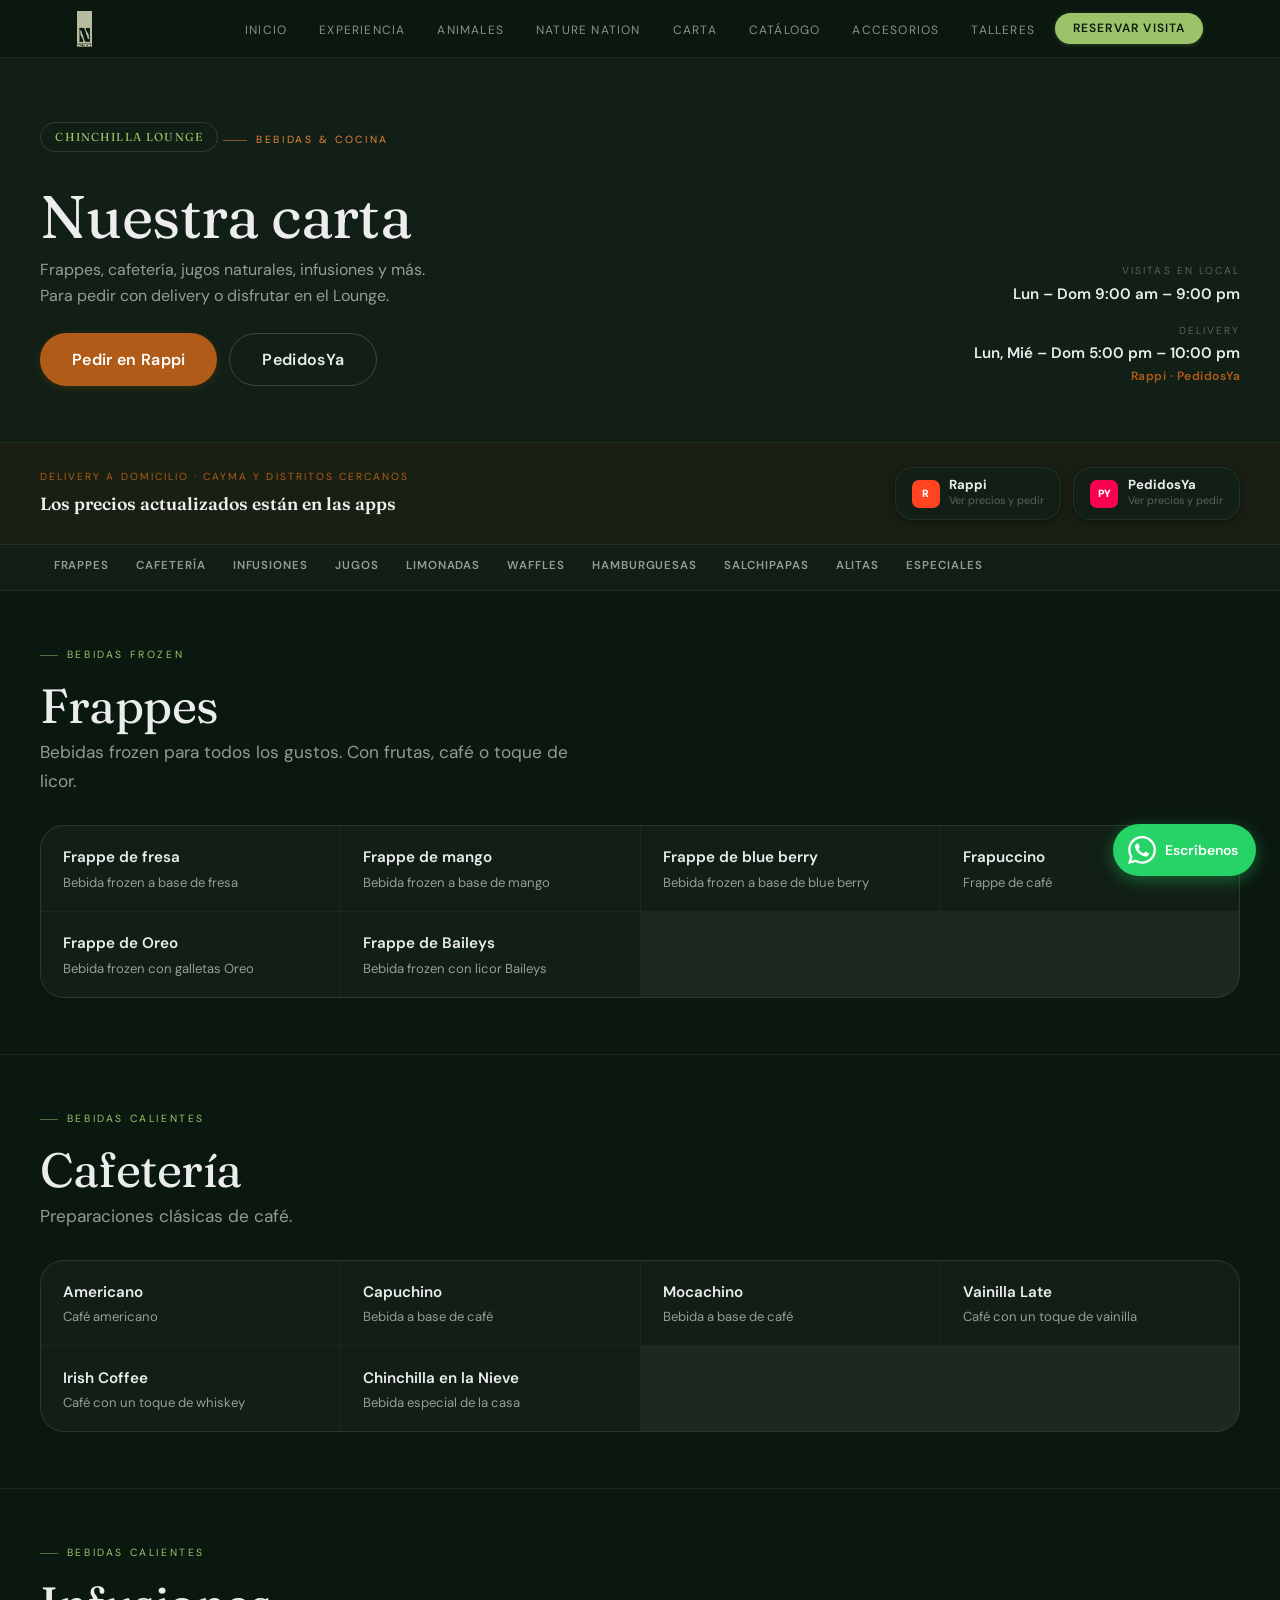
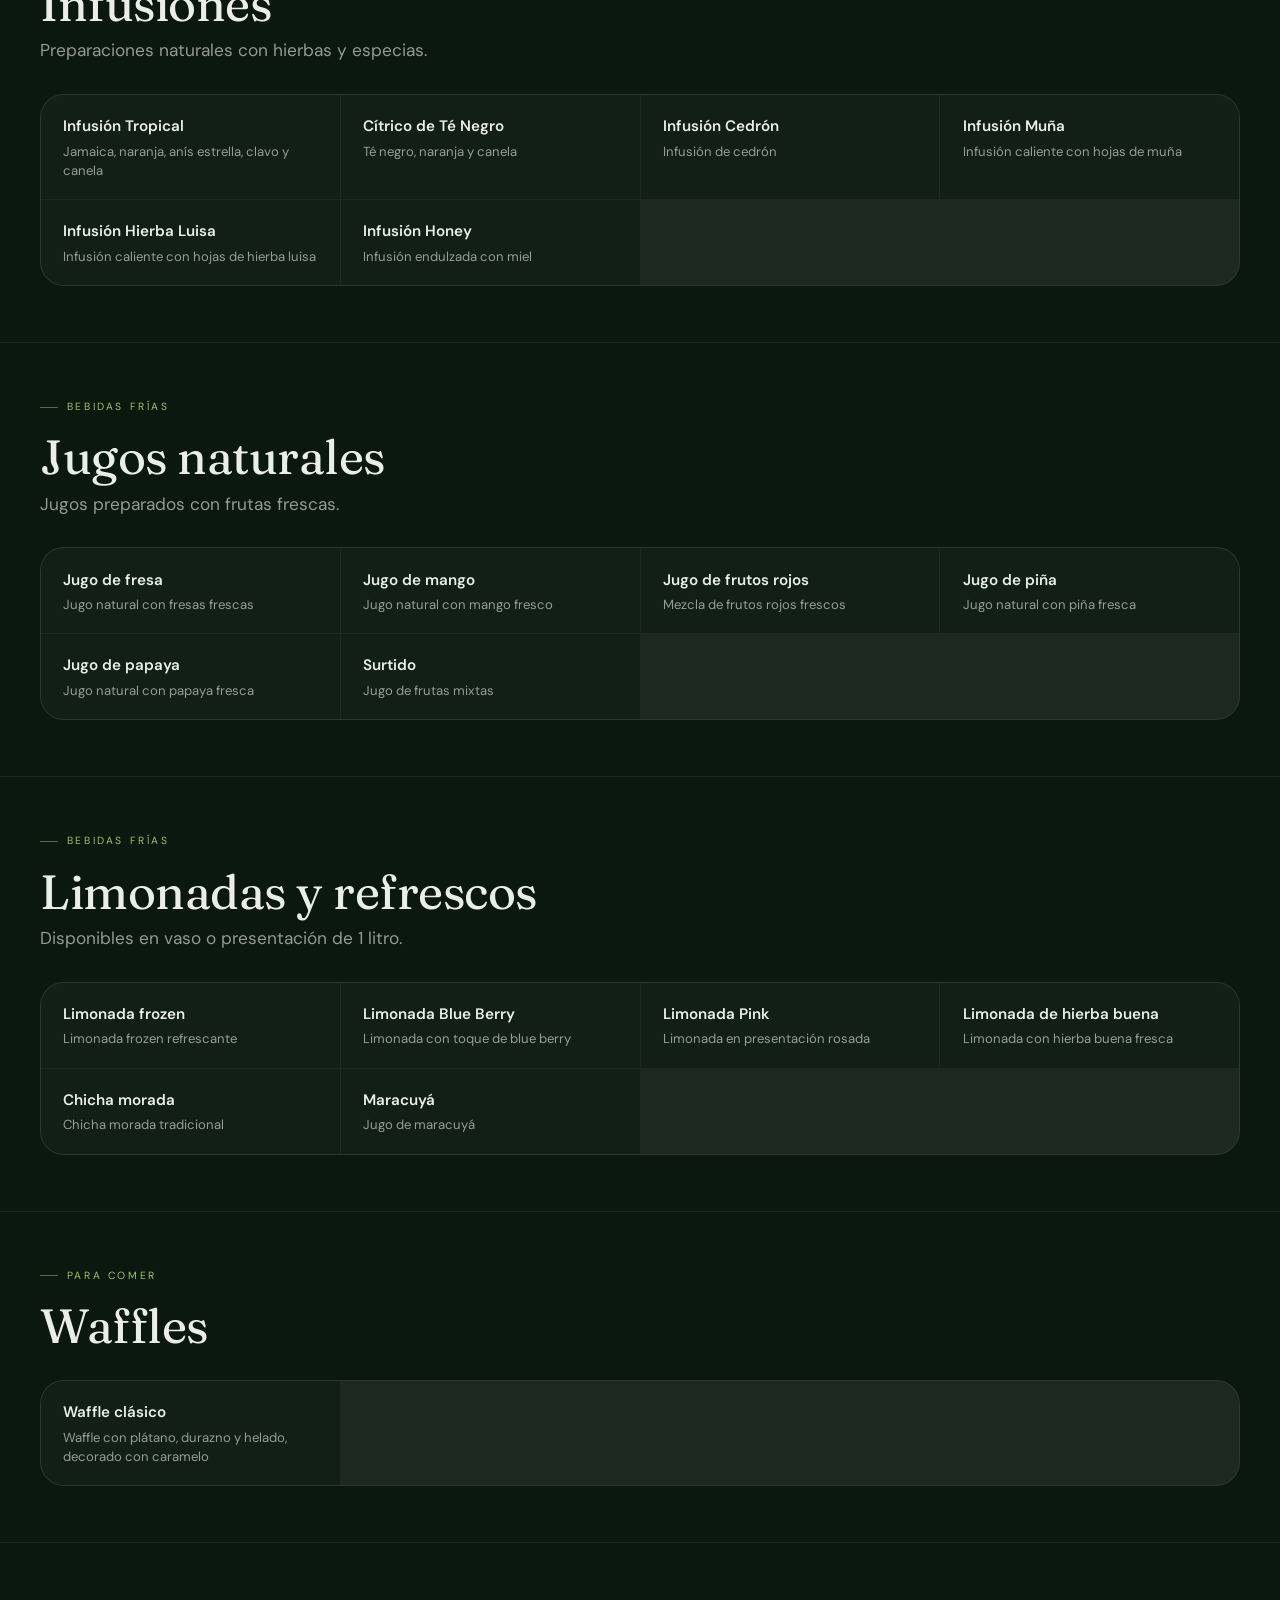
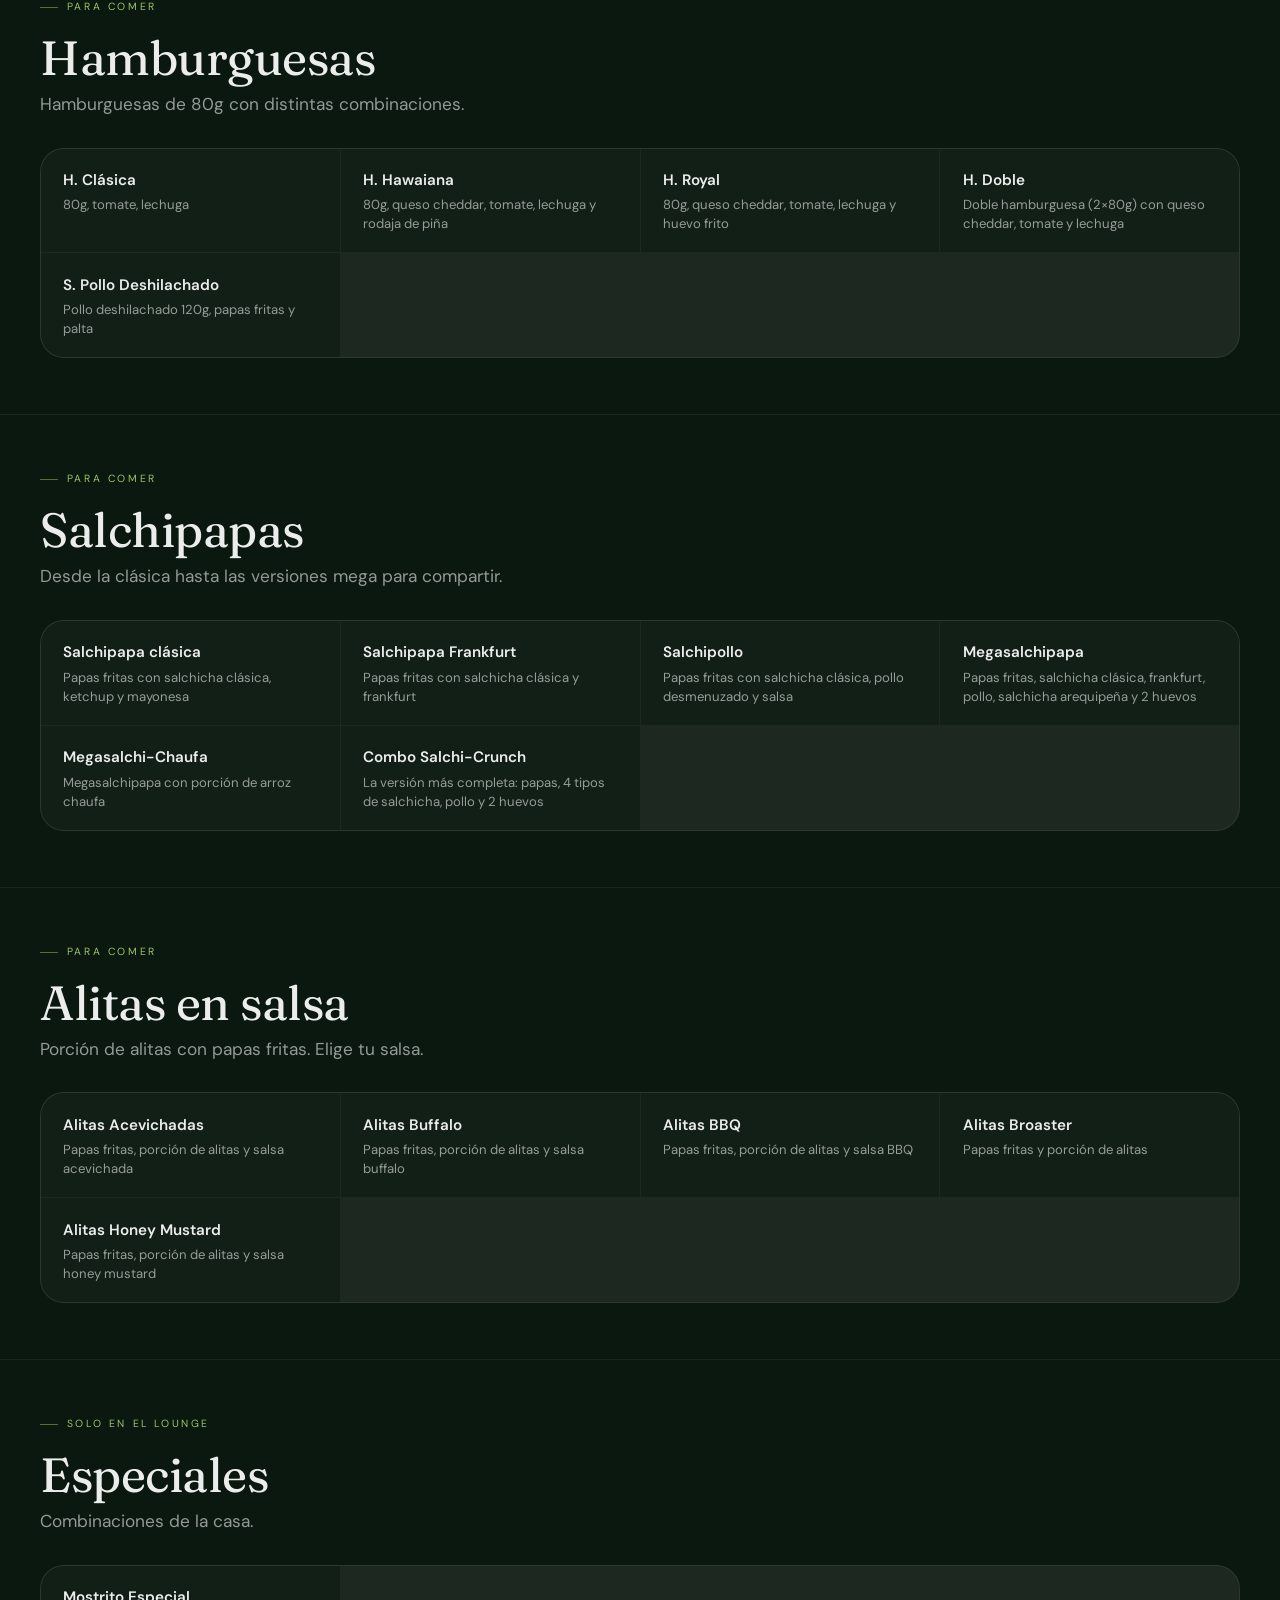
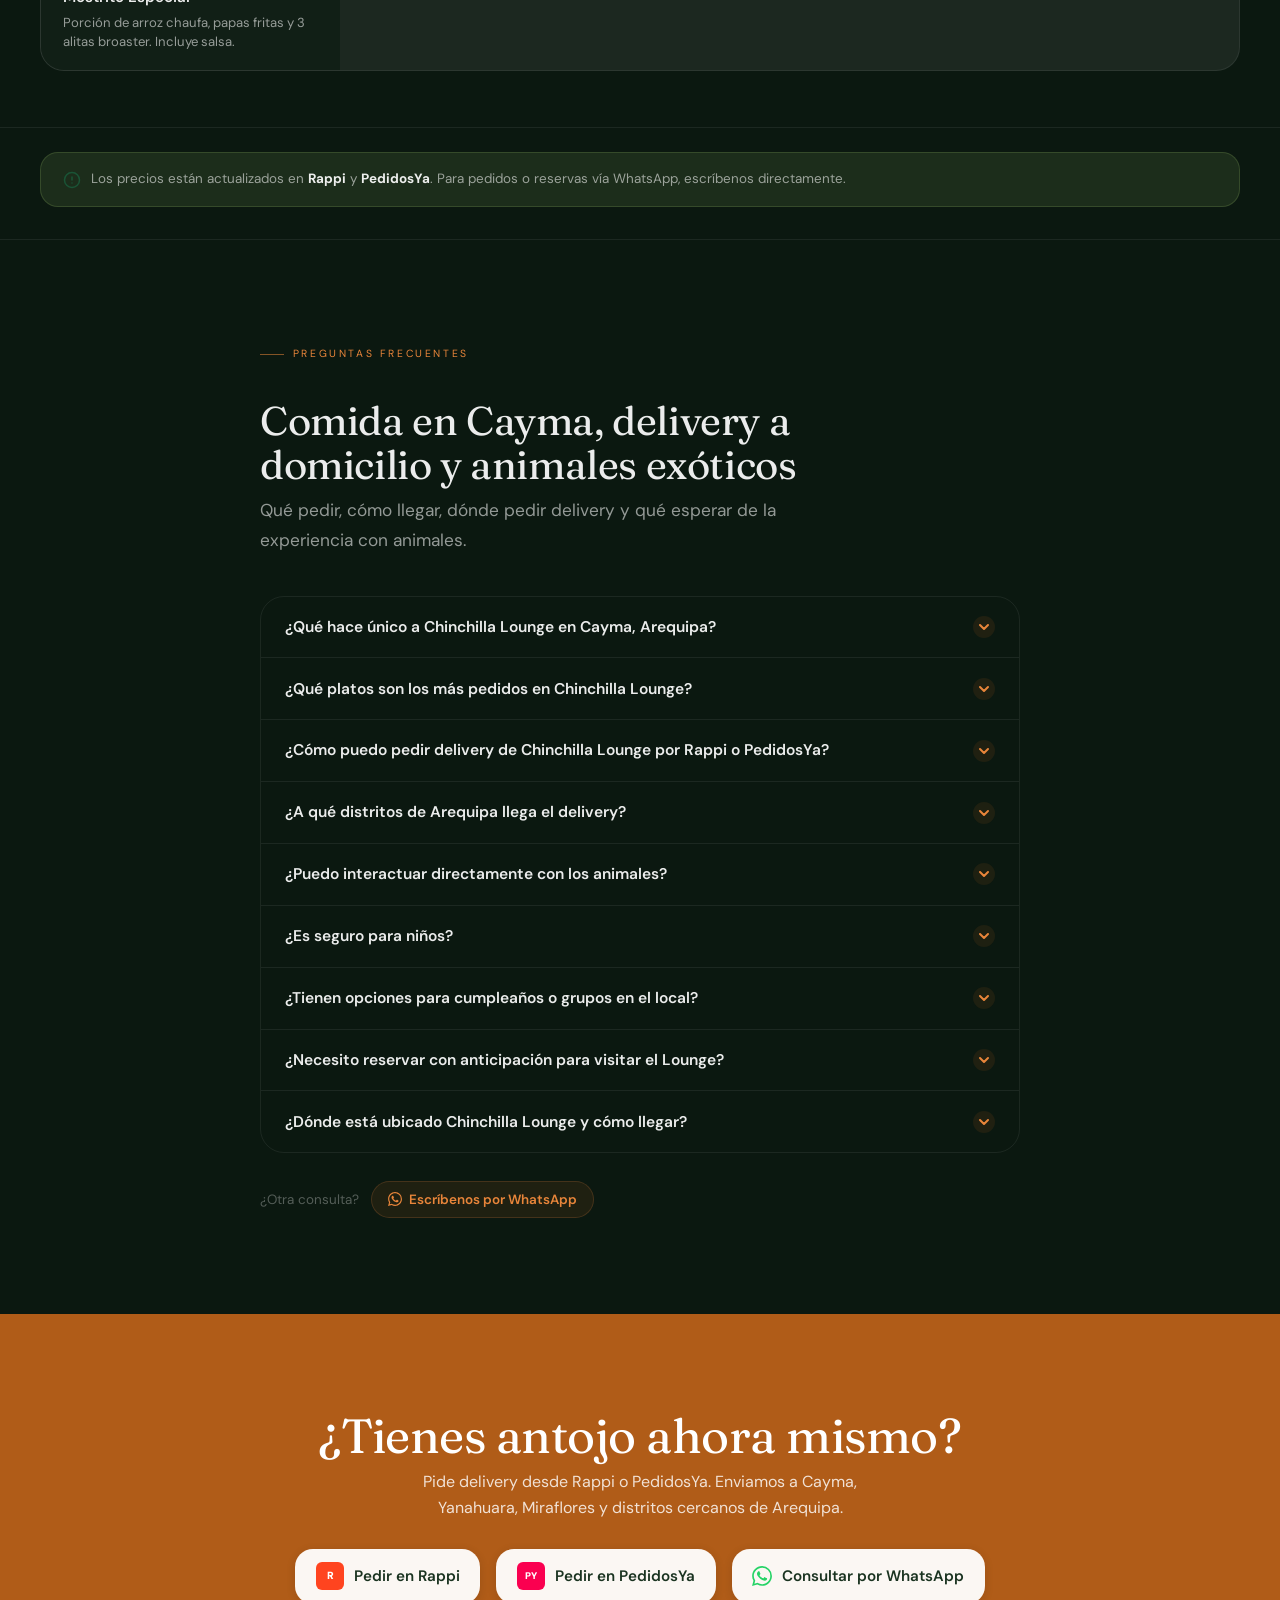
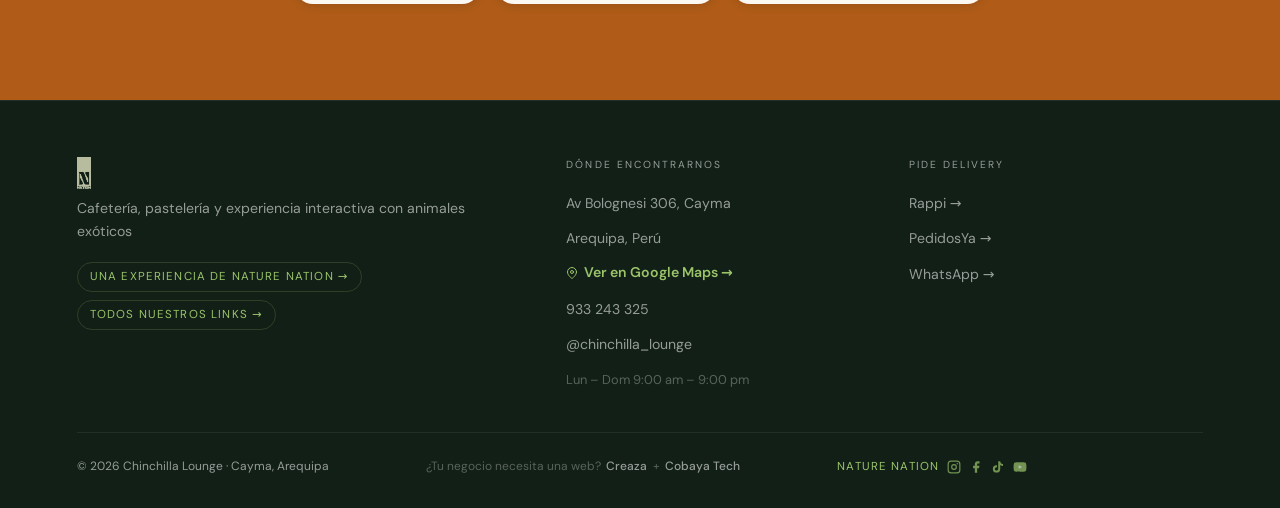
==== commit 4bb8fcea: "deploy: 33d546b6e3cf7c8e41815f22d424d1c64639a44b alvaro-barrera/chinchilla-lounge-privado@33d546b6e3" ====
--- a/carta/index.html
+++ b/carta/index.html
@@ -7,37 +7,53 @@
         var t = localStorage.getItem('cl-theme');
         if (t === 'light') document.documentElement.setAttribute('data-theme','light');
       })();
-    </script><link rel="preconnect" href="https://fonts.googleapis.com"><link rel="preconnect" href="https://fonts.gstatic.com" crossorigin><link href="https://fonts.googleapis.com/css2?family=DM+Serif+Display:ital@0;1&family=Archivo+Black&family=Noto+Serif:wght@400&display=swap" rel="stylesheet"><link rel="icon" type="image/svg+xml" href="/favicon.svg"><link rel="sitemap" href="/sitemap-index.xml"><title>Chinchilla Lounge — Café con Animales y Delivery en Cayma, Arequipa</title><meta name="description" content="Chinchilla Lounge en Cayma, Arequipa: cafetería con animales exóticos, frappes, hamburguesas, jugos y más. Pide delivery a domicilio vía Rappi y PedidosYa."><meta name="robots" content="index, follow, max-snippet:-1, max-image-preview:large, max-video-preview:-1"><link rel="canonical" href="https://terrarios-bioactivos.com/carta/"><meta property="og:type" content="website"><meta property="og:url" content="https://terrarios-bioactivos.com/carta/"><meta property="og:title" content="Chinchilla Lounge — Café con Animales y Delivery en Cayma, Arequipa"><meta property="og:description" content="Chinchilla Lounge en Cayma, Arequipa: cafetería con animales exóticos, frappes, hamburguesas, jugos y más. Pide delivery a domicilio vía Rappi y PedidosYa."><meta property="og:image" content="https://terrarios-bioactivos.com/og-default.webp"><meta property="og:locale" content="es_PE"><meta property="og:site_name" content="Chinchilla Lounge"><meta name="twitter:card" content="summary_large_image"><meta name="twitter:title" content="Chinchilla Lounge — Café con Animales y Delivery en Cayma, Arequipa"><meta name="twitter:description" content="Chinchilla Lounge en Cayma, Arequipa: cafetería con animales exóticos, frappes, hamburguesas, jugos y más. Pide delivery a domicilio vía Rappi y PedidosYa."><meta name="twitter:image" content="https://terrarios-bioactivos.com/og-default.webp"><script type="application/ld+json">{"@context":"https://schema.org","@type":["CafeOrCoffeeShop","FoodEstablishment","TouristAttraction"],"@id":"https://terrarios-bioactivos.com/#local","name":"Chinchilla Lounge","description":"Nature Nation: diseño de terrarios y paludarios en Arequipa. Visita Chinchilla Lounge — cafetería con animales exóticos en Cayma. Delivery vía Rappi y PedidosYa.","url":"https://terrarios-bioactivos.com","telephone":"+51933243325","address":{"@type":"PostalAddress","streetAddress":"Av Bolognesi 306","addressLocality":"Cayma","addressRegion":"Arequipa","addressCountry":"PE"},"geo":{"@type":"GeoCoordinates","latitude":-16.3882,"longitude":-71.5406},"openingHoursSpecification":[{"@type":"OpeningHoursSpecification","dayOfWeek":["Monday","Tuesday","Wednesday","Thursday","Friday","Saturday","Sunday"],"opens":"09:00","closes":"21:00"},{"@type":"OpeningHoursSpecification","dayOfWeek":["Monday","Wednesday","Thursday","Friday","Saturday","Sunday"],"opens":"17:00","closes":"22:00","description":"Delivery"}],"servesCuisine":["Cafetería","Pastelería","Comida Rápida"],"hasMenu":"https://terrarios-bioactivos.com/carta","sameAs":["https://www.instagram.com/chinchilla_lounge/","https://www.rappi.com.pe/arequipa/restaurantes/delivery/72146-chinchilla-lounge","https://www.pedidosya.com.pe/restaurantes/arequipa/chinchilla-lounge-40beed19-ba96-4db1-8673-0106699a7810-menu"],"priceRange":"S/ 10 – S/ 35","potentialAction":[{"@type":"OrderAction","target":{"@type":"EntryPoint","urlTemplate":"https://www.rappi.com.pe/arequipa/restaurantes/delivery/72146-chinchilla-lounge","inLanguage":"es-PE","actionPlatform":["http://schema.org/DesktopWebPlatform","http://schema.org/MobileWebPlatform","http://schema.org/IOSPlatform","http://schema.org/AndroidPlatform"]}},{"@type":"OrderAction","target":{"@type":"EntryPoint","urlTemplate":"https://www.pedidosya.com.pe/restaurantes/arequipa/chinchilla-lounge-40beed19-ba96-4db1-8673-0106699a7810-menu","inLanguage":"es-PE","actionPlatform":["http://schema.org/DesktopWebPlatform","http://schema.org/MobileWebPlatform"]}}],"areaServed":["Cayma","Yanahuara","Miraflores","Cercado de Arequipa","Arequipa"],"touristType":["Families with children","Backpacker","Nature lovers"],"isAccessibleForFree":false,"availableLanguage":{"@type":"Language","name":"Spanish"}}</script><script type="application/ld+json">{"@context":"https://schema.org","@type":"FAQPage","mainEntity":[{"@type":"Question","name":"¿Qué hace único a Chinchilla Lounge en Cayma, Arequipa?","acceptedAnswer":{"@type":"Answer","text":"Es el único lugar en Arequipa donde puedes tomar un frappe o comer una hamburguesa mientras interactúas con animales exóticos como geckos, ranas dardo y escorpiones. No es un zoológico ni un café temático — es una experiencia viva donde los animales son parte del ambiente, no decoración."}},{"@type":"Question","name":"¿Qué platos son los más pedidos en Chinchilla Lounge?","acceptedAnswer":{"@type":"Answer","text":"Los frappes de fresa, mango y Oreo lideran en bebidas. En comida, las hamburguesas clásica y hawaiana, las salchipapas Frankfurt y las alitas BBQ son los más pedidos tanto en el local como por delivery. También destaca el \"Chinchilla en la Nieve\", bebida especial de la casa."}},{"@type":"Question","name":"¿Cómo puedo pedir delivery de Chinchilla Lounge por Rappi o PedidosYa?","acceptedAnswer":{"@type":"Answer","text":"Busca \"Chinchilla Lounge\" en la app de Rappi o PedidosYa y verás toda la carta con precios actualizados. El delivery está disponible de lunes a domingo (excepto martes), de 5:00 pm a 10:00 pm. También puedes coordinar tu pedido directamente por WhatsApp."}},{"@type":"Question","name":"¿A qué distritos de Arequipa llega el delivery?","acceptedAnswer":{"@type":"Answer","text":"Enviamos a Cayma, Yanahuara, Miraflores, Cercado de Arequipa y distritos cercanos. La cobertura exacta la calcula Rappi o PedidosYa automáticamente según tu ubicación al momento del pedido."}},{"@type":"Question","name":"¿Puedo interactuar directamente con los animales?","acceptedAnswer":{"@type":"Answer","text":"Sí. En Chinchilla Lounge la interacción es directa — sin vitrinas. Nuestro equipo te acompaña y guía el proceso. Los animales son criados en cautiverio y están habituados a la presencia humana."}},{"@type":"Question","name":"¿Es seguro para niños?","acceptedAnswer":{"@type":"Answer","text":"Sí. Todos los animales son criados en cautiverio responsable y están seleccionados por su temperamento dócil. El gecko leopardo es especialmente recomendado para niños. Siempre hay supervisión de nuestro equipo."}},{"@type":"Question","name":"¿Tienen opciones para cumpleaños o grupos en el local?","acceptedAnswer":{"@type":"Answer","text":"Sí. Recibimos grupos para cumpleaños, reuniones y salidas en familia. El aforo es limitado para mantener la calidad de la experiencia con los animales, por lo que se recomienda reservar con anticipación por WhatsApp."}},{"@type":"Question","name":"¿Necesito reservar con anticipación para visitar el Lounge?","acceptedAnswer":{"@type":"Answer","text":"Se recomienda reservar vía WhatsApp. Las visitas son en grupos pequeños para garantizar una experiencia personalizada y real — el aforo es limitado."}},{"@type":"Question","name":"¿Dónde está ubicado Chinchilla Lounge y cómo llegar?","acceptedAnswer":{"@type":"Answer","text":"Estamos en Av. Bolognesi 306, Cayma, Arequipa — a pocos minutos del centro de Arequipa. Atendemos de lunes a domingo de 9:00 am a 9:00 pm. Puedes encontrarnos en Google Maps buscando \"Chinchilla Lounge Cayma\"."}}]}</script><script type="application/ld+json">{"@context":"https://schema.org","@type":"FoodEstablishment","name":"Chinchilla Lounge","url":"https://terrarios-bioactivos.com","telephone":"+51933243325","address":{"@type":"PostalAddress","streetAddress":"Av Bolognesi 306","addressLocality":"Cayma","addressRegion":"Arequipa","addressCountry":"PE"},"hasMenu":{"@type":"Menu","name":"Carta Chinchilla Lounge","hasMenuSection":[{"@type":"MenuSection","name":"Frappes","hasMenuItem":[{"@type":"MenuItem","name":"Frappe de fresa","description":"Bebida frozen a base de fresa"},{"@type":"MenuItem","name":"Frappe de mango","description":"Bebida frozen a base de mango"},{"@type":"MenuItem","name":"Frappe de blue berry","description":"Bebida frozen a base de blue berry"},{"@type":"MenuItem","name":"Frapuccino","description":"Frappe de café"},{"@type":"MenuItem","name":"Frappe de Oreo","description":"Bebida frozen con galletas Oreo"},{"@type":"MenuItem","name":"Frappe de Baileys","description":"Bebida frozen con licor Baileys"}]},{"@type":"MenuSection","name":"Cafetería","hasMenuItem":[{"@type":"MenuItem","name":"Americano","description":"Café americano"},{"@type":"MenuItem","name":"Capuchino","description":"Bebida a base de café"},{"@type":"MenuItem","name":"Mocachino","description":"Bebida a base de café"},{"@type":"MenuItem","name":"Vainilla Late","description":"Café con un toque de vainilla"},{"@type":"MenuItem","name":"Irish Coffee","description":"Café con un toque de whiskey"},{"@type":"MenuItem","name":"Chinchilla en la Nieve","description":"Bebida especial de la casa"}]},{"@type":"MenuSection","name":"Infusiones","hasMenuItem":[{"@type":"MenuItem","name":"Infusión Tropical","description":"Jamaica, naranja, anís estrella, clavo y canela"},{"@type":"MenuItem","name":"Cítrico de Té Negro","description":"Té negro, naranja y canela"},{"@type":"MenuItem","name":"Infusión Cedrón","description":"Infusión de cedrón"},{"@type":"MenuItem","name":"Infusión Muña","description":"Infusión caliente con hojas de muña"},{"@type":"MenuItem","name":"Infusión Hierba Luisa","description":"Infusión caliente con hojas de hierba luisa"},{"@type":"MenuItem","name":"Infusión Honey","description":"Infusión endulzada con miel"}]},{"@type":"MenuSection","name":"Jugos naturales","hasMenuItem":[{"@type":"MenuItem","name":"Jugo de fresa","description":"Jugo natural con fresas frescas"},{"@type":"MenuItem","name":"Jugo de mango","description":"Jugo natural con mango fresco"},{"@type":"MenuItem","name":"Jugo de frutos rojos","description":"Mezcla de frutos rojos frescos"},{"@type":"MenuItem","name":"Jugo de piña","description":"Jugo natural con piña fresca"},{"@type":"MenuItem","name":"Jugo de papaya","description":"Jugo natural con papaya fresca"},{"@type":"MenuItem","name":"Surtido","description":"Jugo de frutas mixtas"}]},{"@type":"MenuSection","name":"Limonadas y refrescos","hasMenuItem":[{"@type":"MenuItem","name":"Limonada frozen","description":"Limonada frozen refrescante"},{"@type":"MenuItem","name":"Limonada Blue Berry","description":"Limonada con toque de blue berry"},{"@type":"MenuItem","name":"Limonada Pink","description":"Limonada en presentación rosada"},{"@type":"MenuItem","name":"Limonada de hierba buena","description":"Limonada con hierba buena fresca"},{"@type":"MenuItem","name":"Chicha morada","description":"Chicha morada tradicional"},{"@type":"MenuItem","name":"Maracuyá","description":"Jugo de maracuyá"}]},{"@type":"MenuSection","name":"Waffles","hasMenuItem":[{"@type":"MenuItem","name":"Waffle clásico","description":"Waffle con plátano, durazno y helado, decorado con caramelo"}]},{"@type":"MenuSection","name":"Hamburguesas","hasMenuItem":[{"@type":"MenuItem","name":"H. Clásica","description":"80g, tomate, lechuga"},{"@type":"MenuItem","name":"H. Hawaiana","description":"80g, queso cheddar, tomate, lechuga y rodaja de piña"},{"@type":"MenuItem","name":"H. Royal","description":"80g, queso cheddar, tomate, lechuga y huevo frito"},{"@type":"MenuItem","name":"H. Doble","description":"Doble hamburguesa (2×80g) con queso cheddar, tomate y lechuga"},{"@type":"MenuItem","name":"S. Pollo Deshilachado","description":"Pollo deshilachado 120g, papas fritas y palta"}]},{"@type":"MenuSection","name":"Salchipapas","hasMenuItem":[{"@type":"MenuItem","name":"Salchipapa clásica","description":"Papas fritas con salchicha clásica, ketchup y mayonesa"},{"@type":"MenuItem","name":"Salchipapa Frankfurt","description":"Papas fritas con salchicha clásica y frankfurt"},{"@type":"MenuItem","name":"Salchipollo","description":"Papas fritas con salchicha clásica, pollo desmenuzado y salsa"},{"@type":"MenuItem","name":"Megasalchipapa","description":"Papas fritas, salchicha clásica, frankfurt, pollo, salchicha arequipeña y 2 huevos"},{"@type":"MenuItem","name":"Megasalchi-Chaufa","description":"Megasalchipapa con porción de arroz chaufa"},{"@type":"MenuItem","name":"Combo Salchi-Crunch","description":"La versión más completa: papas, 4 tipos de salchicha, pollo y 2 huevos"}]},{"@type":"MenuSection","name":"Alitas en salsa","hasMenuItem":[{"@type":"MenuItem","name":"Alitas Acevichadas","description":"Papas fritas, porción de alitas y salsa acevichada"},{"@type":"MenuItem","name":"Alitas Buffalo","description":"Papas fritas, porción de alitas y salsa buffalo"},{"@type":"MenuItem","name":"Alitas BBQ","description":"Papas fritas, porción de alitas y salsa BBQ"},{"@type":"MenuItem","name":"Alitas Broaster","description":"Papas fritas y porción de alitas"},{"@type":"MenuItem","name":"Alitas Honey Mustard","description":"Papas fritas, porción de alitas y salsa honey mustard"}]},{"@type":"MenuSection","name":"Especiales","hasMenuItem":[{"@type":"MenuItem","name":"Mostrito Especial","description":"Porción de arroz chaufa, papas fritas y 3 alitas broaster. Incluye salsa."}]}]}}</script><script type="application/ld+json">{"@context":"https://schema.org","@type":"BreadcrumbList","itemListElement":[{"@type":"ListItem","position":1,"name":"Chinchilla Lounge","item":"https://terrarios-bioactivos.com"},{"@type":"ListItem","position":2,"name":"Carta","item":"https://terrarios-bioactivos.com/carta"}]}</script><link rel="stylesheet" href="/_astro/carta.CtFt_vH6.css">
-<link rel="stylesheet" href="/_astro/carta.D2IDUr1h.css"></head> <body data-astro-cid-37fxchfa> <!-- Google Tag Manager (noscript) --> <noscript><iframe src="https://www.googletagmanager.com/ns.html?id=GTM-THWMPSHL" height="0" width="0" style="display:none;visibility:hidden" data-astro-cid-37fxchfa></iframe></noscript> <!-- End Google Tag Manager (noscript) -->  <header id="site-header" data-astro-cid-3ef6ksr2> <nav data-astro-cid-3ef6ksr2> <a class="nav-brand" href="/" aria-label="Chinchilla Lounge — inicio" data-astro-cid-3ef6ksr2> <img src="/images/nn-logo.png" alt="Nature Nation" class="nav-logo" width="17" height="40" loading="eager" decoding="async" data-astro-cid-3ef6ksr2> </a> <ul class="nav-links" role="list" data-astro-cid-3ef6ksr2> <li data-astro-cid-3ef6ksr2><a href="/" data-astro-cid-3ef6ksr2>Inicio</a></li><li data-astro-cid-3ef6ksr2><a href="/#experiencia" data-astro-cid-3ef6ksr2>Experiencia</a></li><li data-astro-cid-3ef6ksr2><a href="/#animales" data-astro-cid-3ef6ksr2>Animales</a></li><li data-astro-cid-3ef6ksr2><a href="/#nature-nation" data-astro-cid-3ef6ksr2>Nature Nation</a></li><li data-astro-cid-3ef6ksr2><a href="/carta" data-astro-cid-3ef6ksr2>Carta</a></li><li data-astro-cid-3ef6ksr2><a href="/catalogo" data-astro-cid-3ef6ksr2>Catálogo</a></li> </ul> <div class="nav-actions" data-astro-cid-3ef6ksr2> <a href="https://wa.me/51933243325?text=Hola!%20Quiero%20hacer%20un%20pedido%20o%20reservar%20una%20visita%20al%20Chinchilla%20Lounge.%20%C2%BFMe%20pueden%20ayudar%3F" target="_blank" rel="noopener noreferrer" class="nav-cta" data-astro-cid-3ef6ksr2>Reservar visita</a> <button class="nav-toggle" aria-label="Abrir menú" aria-expanded="false" aria-controls="mobile-menu" data-astro-cid-3ef6ksr2> <svg width="20" height="14" viewBox="0 0 20 14" fill="none" stroke="currentColor" stroke-width="1.6" stroke-linecap="round" aria-hidden="true" data-astro-cid-3ef6ksr2> <line x1="0" y1="1" x2="20" y2="1" data-astro-cid-3ef6ksr2></line> <line x1="0" y1="7" x2="20" y2="7" data-astro-cid-3ef6ksr2></line> <line x1="0" y1="13" x2="20" y2="13" data-astro-cid-3ef6ksr2></line> </svg> </button> </div> </nav> <div id="mobile-menu" class="mobile-menu" aria-hidden="true" hidden data-astro-cid-3ef6ksr2> <ul role="list" data-astro-cid-3ef6ksr2> <li data-astro-cid-3ef6ksr2><a href="/" data-astro-cid-3ef6ksr2>Inicio</a></li><li data-astro-cid-3ef6ksr2><a href="/#experiencia" data-astro-cid-3ef6ksr2>Experiencia</a></li><li data-astro-cid-3ef6ksr2><a href="/#animales" data-astro-cid-3ef6ksr2>Animales</a></li><li data-astro-cid-3ef6ksr2><a href="/#nature-nation" data-astro-cid-3ef6ksr2>Nature Nation</a></li><li data-astro-cid-3ef6ksr2><a href="/carta" data-astro-cid-3ef6ksr2>Carta</a></li><li data-astro-cid-3ef6ksr2><a href="/catalogo" data-astro-cid-3ef6ksr2>Catálogo</a></li> <li data-astro-cid-3ef6ksr2> <a href="https://wa.me/51933243325?text=Hola!%20Quiero%20hacer%20un%20pedido%20o%20reservar%20una%20visita%20al%20Chinchilla%20Lounge.%20%C2%BFMe%20pueden%20ayudar%3F" target="_blank" rel="noopener noreferrer" class="mobile-cta" data-astro-cid-3ef6ksr2>Reservar visita →</a> </li> </ul> </div> </header>  <script type="module">const d=document.getElementById("site-header"),r=document.getElementById("hero-sentinel");r&&d?new IntersectionObserver(([s])=>{d.classList.toggle("scrolled",!s.isIntersecting)},{threshold:0}).observe(r):d?.classList.add("scrolled");const n=document.querySelector(".nav-toggle"),t=document.getElementById("mobile-menu");n?.addEventListener("click",()=>{const e=n.getAttribute("aria-expanded")==="true";n.setAttribute("aria-expanded",String(!e)),t.hidden=e,t.setAttribute("aria-hidden",String(e))});t?.querySelectorAll("a").forEach(e=>{e.addEventListener("click",()=>{n.setAttribute("aria-expanded","false"),t.hidden=!0,t.setAttribute("aria-hidden","true")})});</script>  <section class="page-hero" data-astro-cid-f2vctvlz> <div class="wrap" data-astro-cid-f2vctvlz> <div class="hero-content" data-astro-cid-f2vctvlz> <a href="https://www.instagram.com/chinchilla_lounge/" target="_blank" rel="noopener noreferrer" class="cl-badge" data-astro-cid-f2vctvlz>
+    </script><link rel="icon" type="image/svg+xml" href="/favicon.svg"><link rel="sitemap" href="/sitemap-index.xml"><title>Chinchilla Lounge — Café con Animales y Delivery en Cayma, Arequipa</title><meta name="description" content="Chinchilla Lounge en Cayma, Arequipa: cafetería con animales exóticos, frappes, hamburguesas, jugos y más. Pide delivery a domicilio vía Rappi y PedidosYa."><meta name="robots" content="index, follow, max-snippet:-1, max-image-preview:large, max-video-preview:-1"><link rel="canonical" href="https://terrarios-bioactivos.com/carta/"><meta property="og:type" content="website"><meta property="og:url" content="https://terrarios-bioactivos.com/carta/"><meta property="og:title" content="Chinchilla Lounge — Café con Animales y Delivery en Cayma, Arequipa"><meta property="og:description" content="Chinchilla Lounge en Cayma, Arequipa: cafetería con animales exóticos, frappes, hamburguesas, jugos y más. Pide delivery a domicilio vía Rappi y PedidosYa."><meta property="og:image" content="https://terrarios-bioactivos.com/og-default.webp"><meta property="og:locale" content="es_PE"><meta property="og:site_name" content="Chinchilla Lounge"><meta name="twitter:card" content="summary_large_image"><meta name="twitter:title" content="Chinchilla Lounge — Café con Animales y Delivery en Cayma, Arequipa"><meta name="twitter:description" content="Chinchilla Lounge en Cayma, Arequipa: cafetería con animales exóticos, frappes, hamburguesas, jugos y más. Pide delivery a domicilio vía Rappi y PedidosYa."><meta name="twitter:image" content="https://terrarios-bioactivos.com/og-default.webp"><script type="application/ld+json">{"@context":"https://schema.org","@type":["CafeOrCoffeeShop","FoodEstablishment","TouristAttraction"],"@id":"https://terrarios-bioactivos.com/#local","name":"Chinchilla Lounge","description":"Nature Nation: diseño de terrarios y paludarios en Arequipa. Visita Chinchilla Lounge — cafetería con animales exóticos en Cayma. Delivery vía Rappi y PedidosYa.","url":"https://terrarios-bioactivos.com","telephone":"+51933243325","address":{"@type":"PostalAddress","streetAddress":"Av Bolognesi 306","addressLocality":"Cayma","addressRegion":"Arequipa","addressCountry":"PE"},"geo":{"@type":"GeoCoordinates","latitude":-16.3882,"longitude":-71.5406},"openingHoursSpecification":[{"@type":"OpeningHoursSpecification","dayOfWeek":["Monday","Tuesday","Wednesday","Thursday","Friday","Saturday","Sunday"],"opens":"09:00","closes":"21:00"},{"@type":"OpeningHoursSpecification","dayOfWeek":["Monday","Wednesday","Thursday","Friday","Saturday","Sunday"],"opens":"17:00","closes":"22:00","description":"Delivery"}],"servesCuisine":["Cafetería","Pastelería","Comida Rápida"],"hasMenu":"https://terrarios-bioactivos.com/carta","sameAs":["https://www.instagram.com/chinchilla_lounge/","https://www.rappi.com.pe/arequipa/restaurantes/delivery/72146-chinchilla-lounge","https://www.pedidosya.com.pe/restaurantes/arequipa/chinchilla-lounge-40beed19-ba96-4db1-8673-0106699a7810-menu"],"priceRange":"S/ 10 – S/ 35","potentialAction":[{"@type":"OrderAction","target":{"@type":"EntryPoint","urlTemplate":"https://www.rappi.com.pe/arequipa/restaurantes/delivery/72146-chinchilla-lounge","inLanguage":"es-PE","actionPlatform":["http://schema.org/DesktopWebPlatform","http://schema.org/MobileWebPlatform","http://schema.org/IOSPlatform","http://schema.org/AndroidPlatform"]}},{"@type":"OrderAction","target":{"@type":"EntryPoint","urlTemplate":"https://www.pedidosya.com.pe/restaurantes/arequipa/chinchilla-lounge-40beed19-ba96-4db1-8673-0106699a7810-menu","inLanguage":"es-PE","actionPlatform":["http://schema.org/DesktopWebPlatform","http://schema.org/MobileWebPlatform"]}}],"areaServed":["Cayma","Yanahuara","Miraflores","Cercado de Arequipa","Arequipa"],"touristType":["Families with children","Backpacker","Nature lovers"],"isAccessibleForFree":false,"availableLanguage":{"@type":"Language","name":"Spanish"}}</script><script type="application/ld+json">{"@context":"https://schema.org","@type":"FAQPage","mainEntity":[{"@type":"Question","name":"¿Qué hace único a Chinchilla Lounge en Cayma, Arequipa?","acceptedAnswer":{"@type":"Answer","text":"Es el único lugar en Arequipa donde puedes tomar un frappe o comer una hamburguesa mientras interactúas con animales exóticos como geckos, ranas dardo y escorpiones. No es un zoológico ni un café temático — es una experiencia viva donde los animales son parte del ambiente, no decoración."}},{"@type":"Question","name":"¿Qué platos son los más pedidos en Chinchilla Lounge?","acceptedAnswer":{"@type":"Answer","text":"Los frappes de fresa, mango y Oreo lideran en bebidas. En comida, las hamburguesas clásica y hawaiana, las salchipapas Frankfurt y las alitas BBQ son los más pedidos tanto en el local como por delivery. También destaca el \"Chinchilla en la Nieve\", bebida especial de la casa."}},{"@type":"Question","name":"¿Cómo puedo pedir delivery de Chinchilla Lounge por Rappi o PedidosYa?","acceptedAnswer":{"@type":"Answer","text":"Busca \"Chinchilla Lounge\" en la app de Rappi o PedidosYa y verás toda la carta con precios actualizados. El delivery está disponible de lunes a domingo (excepto martes), de 5:00 pm a 10:00 pm. También puedes coordinar tu pedido directamente por WhatsApp."}},{"@type":"Question","name":"¿A qué distritos de Arequipa llega el delivery?","acceptedAnswer":{"@type":"Answer","text":"Enviamos a Cayma, Yanahuara, Miraflores, Cercado de Arequipa y distritos cercanos. La cobertura exacta la calcula Rappi o PedidosYa automáticamente según tu ubicación al momento del pedido."}},{"@type":"Question","name":"¿Puedo interactuar directamente con los animales?","acceptedAnswer":{"@type":"Answer","text":"Sí. En Chinchilla Lounge la interacción es directa — sin vitrinas. Nuestro equipo te acompaña y guía el proceso. Los animales son criados en cautiverio y están habituados a la presencia humana."}},{"@type":"Question","name":"¿Es seguro para niños?","acceptedAnswer":{"@type":"Answer","text":"Sí. Todos los animales son criados en cautiverio responsable y están seleccionados por su temperamento dócil. El gecko leopardo es especialmente recomendado para niños. Siempre hay supervisión de nuestro equipo."}},{"@type":"Question","name":"¿Tienen opciones para cumpleaños o grupos en el local?","acceptedAnswer":{"@type":"Answer","text":"Sí. Recibimos grupos para cumpleaños, reuniones y salidas en familia. El aforo es limitado para mantener la calidad de la experiencia con los animales, por lo que se recomienda reservar con anticipación por WhatsApp."}},{"@type":"Question","name":"¿Necesito reservar con anticipación para visitar el Lounge?","acceptedAnswer":{"@type":"Answer","text":"Se recomienda reservar vía WhatsApp. Las visitas son en grupos pequeños para garantizar una experiencia personalizada y real — el aforo es limitado."}},{"@type":"Question","name":"¿Dónde está ubicado Chinchilla Lounge y cómo llegar?","acceptedAnswer":{"@type":"Answer","text":"Estamos en Av. Bolognesi 306, Cayma, Arequipa — a pocos minutos del centro de Arequipa. Atendemos de lunes a domingo de 9:00 am a 9:00 pm. Puedes encontrarnos en Google Maps buscando \"Chinchilla Lounge Cayma\"."}}]}</script><script type="application/ld+json">{"@context":"https://schema.org","@type":"FoodEstablishment","name":"Chinchilla Lounge","url":"https://terrarios-bioactivos.com","telephone":"+51933243325","address":{"@type":"PostalAddress","streetAddress":"Av Bolognesi 306","addressLocality":"Cayma","addressRegion":"Arequipa","addressCountry":"PE"},"hasMenu":{"@type":"Menu","name":"Carta Chinchilla Lounge","hasMenuSection":[{"@type":"MenuSection","name":"Frappes","hasMenuItem":[{"@type":"MenuItem","name":"Frappe de fresa","description":"Bebida frozen a base de fresa"},{"@type":"MenuItem","name":"Frappe de mango","description":"Bebida frozen a base de mango"},{"@type":"MenuItem","name":"Frappe de blue berry","description":"Bebida frozen a base de blue berry"},{"@type":"MenuItem","name":"Frapuccino","description":"Frappe de café"},{"@type":"MenuItem","name":"Frappe de Oreo","description":"Bebida frozen con galletas Oreo"},{"@type":"MenuItem","name":"Frappe de Baileys","description":"Bebida frozen con licor Baileys"}]},{"@type":"MenuSection","name":"Cafetería","hasMenuItem":[{"@type":"MenuItem","name":"Americano","description":"Café americano"},{"@type":"MenuItem","name":"Capuchino","description":"Bebida a base de café"},{"@type":"MenuItem","name":"Mocachino","description":"Bebida a base de café"},{"@type":"MenuItem","name":"Vainilla Late","description":"Café con un toque de vainilla"},{"@type":"MenuItem","name":"Irish Coffee","description":"Café con un toque de whiskey"},{"@type":"MenuItem","name":"Chinchilla en la Nieve","description":"Bebida especial de la casa"}]},{"@type":"MenuSection","name":"Infusiones","hasMenuItem":[{"@type":"MenuItem","name":"Infusión Tropical","description":"Jamaica, naranja, anís estrella, clavo y canela"},{"@type":"MenuItem","name":"Cítrico de Té Negro","description":"Té negro, naranja y canela"},{"@type":"MenuItem","name":"Infusión Cedrón","description":"Infusión de cedrón"},{"@type":"MenuItem","name":"Infusión Muña","description":"Infusión caliente con hojas de muña"},{"@type":"MenuItem","name":"Infusión Hierba Luisa","description":"Infusión caliente con hojas de hierba luisa"},{"@type":"MenuItem","name":"Infusión Honey","description":"Infusión endulzada con miel"}]},{"@type":"MenuSection","name":"Jugos naturales","hasMenuItem":[{"@type":"MenuItem","name":"Jugo de fresa","description":"Jugo natural con fresas frescas"},{"@type":"MenuItem","name":"Jugo de mango","description":"Jugo natural con mango fresco"},{"@type":"MenuItem","name":"Jugo de frutos rojos","description":"Mezcla de frutos rojos frescos"},{"@type":"MenuItem","name":"Jugo de piña","description":"Jugo natural con piña fresca"},{"@type":"MenuItem","name":"Jugo de papaya","description":"Jugo natural con papaya fresca"},{"@type":"MenuItem","name":"Surtido","description":"Jugo de frutas mixtas"}]},{"@type":"MenuSection","name":"Limonadas y refrescos","hasMenuItem":[{"@type":"MenuItem","name":"Limonada frozen","description":"Limonada frozen refrescante"},{"@type":"MenuItem","name":"Limonada Blue Berry","description":"Limonada con toque de blue berry"},{"@type":"MenuItem","name":"Limonada Pink","description":"Limonada en presentación rosada"},{"@type":"MenuItem","name":"Limonada de hierba buena","description":"Limonada con hierba buena fresca"},{"@type":"MenuItem","name":"Chicha morada","description":"Chicha morada tradicional"},{"@type":"MenuItem","name":"Maracuyá","description":"Jugo de maracuyá"}]},{"@type":"MenuSection","name":"Waffles","hasMenuItem":[{"@type":"MenuItem","name":"Waffle clásico","description":"Waffle con plátano, durazno y helado, decorado con caramelo"}]},{"@type":"MenuSection","name":"Hamburguesas","hasMenuItem":[{"@type":"MenuItem","name":"H. Clásica","description":"80g, tomate, lechuga"},{"@type":"MenuItem","name":"H. Hawaiana","description":"80g, queso cheddar, tomate, lechuga y rodaja de piña"},{"@type":"MenuItem","name":"H. Royal","description":"80g, queso cheddar, tomate, lechuga y huevo frito"},{"@type":"MenuItem","name":"H. Doble","description":"Doble hamburguesa (2×80g) con queso cheddar, tomate y lechuga"},{"@type":"MenuItem","name":"S. Pollo Deshilachado","description":"Pollo deshilachado 120g, papas fritas y palta"}]},{"@type":"MenuSection","name":"Salchipapas","hasMenuItem":[{"@type":"MenuItem","name":"Salchipapa clásica","description":"Papas fritas con salchicha clásica, ketchup y mayonesa"},{"@type":"MenuItem","name":"Salchipapa Frankfurt","description":"Papas fritas con salchicha clásica y frankfurt"},{"@type":"MenuItem","name":"Salchipollo","description":"Papas fritas con salchicha clásica, pollo desmenuzado y salsa"},{"@type":"MenuItem","name":"Megasalchipapa","description":"Papas fritas, salchicha clásica, frankfurt, pollo, salchicha arequipeña y 2 huevos"},{"@type":"MenuItem","name":"Megasalchi-Chaufa","description":"Megasalchipapa con porción de arroz chaufa"},{"@type":"MenuItem","name":"Combo Salchi-Crunch","description":"La versión más completa: papas, 4 tipos de salchicha, pollo y 2 huevos"}]},{"@type":"MenuSection","name":"Alitas en salsa","hasMenuItem":[{"@type":"MenuItem","name":"Alitas Acevichadas","description":"Papas fritas, porción de alitas y salsa acevichada"},{"@type":"MenuItem","name":"Alitas Buffalo","description":"Papas fritas, porción de alitas y salsa buffalo"},{"@type":"MenuItem","name":"Alitas BBQ","description":"Papas fritas, porción de alitas y salsa BBQ"},{"@type":"MenuItem","name":"Alitas Broaster","description":"Papas fritas y porción de alitas"},{"@type":"MenuItem","name":"Alitas Honey Mustard","description":"Papas fritas, porción de alitas y salsa honey mustard"}]},{"@type":"MenuSection","name":"Especiales","hasMenuItem":[{"@type":"MenuItem","name":"Mostrito Especial","description":"Porción de arroz chaufa, papas fritas y 3 alitas broaster. Incluye salsa."}]}]}}</script><script type="application/ld+json">{"@context":"https://schema.org","@type":"BreadcrumbList","itemListElement":[{"@type":"ListItem","position":1,"name":"Chinchilla Lounge","item":"https://terrarios-bioactivos.com"},{"@type":"ListItem","position":2,"name":"Carta","item":"https://terrarios-bioactivos.com/carta"}]}</script><link rel="stylesheet" href="/_astro/accesorios.4-vRJxWq.css">
+<link rel="stylesheet" href="/_astro/accesorios.b8leOQ25.css">
+<style>.faq-sec[data-astro-cid-4j5dlmku]{border-top:1px solid var(--border)}.faq-content[data-astro-cid-4j5dlmku]{max-width:760px;margin:0 auto}.faq-h2[data-astro-cid-4j5dlmku]{font-size:clamp(1.875rem,3.5vw,2.5rem);line-height:1.1;letter-spacing:-.01em;margin-bottom:.6rem}.faq-lead[data-astro-cid-4j5dlmku]{margin-bottom:2.5rem}.faq-list[data-astro-cid-4j5dlmku]{border:1px solid var(--border);border-radius:var(--r-lg);overflow:hidden}.faq-item[data-astro-cid-4j5dlmku]{border-bottom:1px solid var(--border)}.faq-item[data-astro-cid-4j5dlmku]:last-child{border-bottom:none}summary[data-astro-cid-4j5dlmku]{display:flex;align-items:center;justify-content:space-between;gap:1.25rem;padding:1.2rem 1.5rem;cursor:pointer;list-style:none;user-select:none;-webkit-user-select:none;transition:background .15s}summary[data-astro-cid-4j5dlmku]::-webkit-details-marker{display:none}.faq-q[data-astro-cid-4j5dlmku]{font-size:.97rem;font-weight:600;color:var(--text);line-height:1.45}.faq-green[data-astro-cid-4j5dlmku] summary[data-astro-cid-4j5dlmku]:hover{background:var(--surface-g)}.faq-green[data-astro-cid-4j5dlmku] details[data-astro-cid-4j5dlmku][open]>summary[data-astro-cid-4j5dlmku]{background:var(--surface-g)}.faq-green[data-astro-cid-4j5dlmku] details[data-astro-cid-4j5dlmku][open]>summary[data-astro-cid-4j5dlmku] .faq-q[data-astro-cid-4j5dlmku]{color:var(--green-fg)}.faq-green[data-astro-cid-4j5dlmku] .faq-chevron[data-astro-cid-4j5dlmku]{color:var(--green-fg);background:var(--green-lt)}.faq-amber[data-astro-cid-4j5dlmku] summary[data-astro-cid-4j5dlmku]:hover{background:var(--surface-a)}.faq-amber[data-astro-cid-4j5dlmku] details[data-astro-cid-4j5dlmku][open]>summary[data-astro-cid-4j5dlmku]{background:var(--surface-a)}.faq-amber[data-astro-cid-4j5dlmku] details[data-astro-cid-4j5dlmku][open]>summary[data-astro-cid-4j5dlmku] .faq-q[data-astro-cid-4j5dlmku]{color:var(--amber-fg)}.faq-amber[data-astro-cid-4j5dlmku] .faq-chevron[data-astro-cid-4j5dlmku]{color:var(--amber-fg);background:var(--amber-lt)}.faq-chevron[data-astro-cid-4j5dlmku]{flex-shrink:0;width:22px;height:22px;border-radius:50%;display:flex;align-items:center;justify-content:center;transition:transform .2s}details[data-astro-cid-4j5dlmku][open]>summary[data-astro-cid-4j5dlmku] .faq-chevron[data-astro-cid-4j5dlmku]{transform:rotate(180deg)}.faq-body[data-astro-cid-4j5dlmku]{padding:0 1.5rem 1.3rem;font-size:.93rem;color:var(--mid);line-height:1.72}.faq-footer[data-astro-cid-4j5dlmku]{margin-top:1.75rem;display:flex;align-items:center;gap:.75rem;flex-wrap:wrap}.faq-cta-label[data-astro-cid-4j5dlmku]{font-size:.84rem;color:var(--soft)}.faq-cta-link[data-astro-cid-4j5dlmku]{display:inline-flex;align-items:center;gap:.45rem;font-size:.84rem;font-weight:600;text-decoration:none;border-radius:var(--r-pill);padding:.4rem 1rem;transition:background .15s,transform .12s}.faq-cta-link[data-astro-cid-4j5dlmku]:hover{transform:translateY(-1px)}.faq-green[data-astro-cid-4j5dlmku] .faq-cta-link[data-astro-cid-4j5dlmku]{color:var(--green-fg);background:var(--green-lt);border:1px solid var(--green-bd)}.faq-green[data-astro-cid-4j5dlmku] .faq-cta-link[data-astro-cid-4j5dlmku]:hover{background:var(--green-bd)}.faq-amber[data-astro-cid-4j5dlmku] .faq-cta-link[data-astro-cid-4j5dlmku]{color:var(--amber-fg);background:var(--amber-lt);border:1px solid var(--amber-bd)}.faq-amber[data-astro-cid-4j5dlmku] .faq-cta-link[data-astro-cid-4j5dlmku]:hover{background:var(--amber-bd)}@media(max-width:768px){summary[data-astro-cid-4j5dlmku]{padding:1rem 1.1rem}.faq-body[data-astro-cid-4j5dlmku]{padding:0 1.1rem 1.1rem}}
+</style>
+<link rel="stylesheet" href="/_astro/carta.D2IDUr1h.css"></head> <body data-astro-cid-37fxchfa> <!-- Google Tag Manager (noscript) --> <noscript><iframe src="https://www.googletagmanager.com/ns.html?id=GTM-THWMPSHL" height="0" width="0" style="display:none;visibility:hidden" data-astro-cid-37fxchfa></iframe></noscript> <!-- End Google Tag Manager (noscript) -->  <header id="site-header" data-astro-cid-3ef6ksr2> <nav data-astro-cid-3ef6ksr2> <a class="nav-brand" href="/" aria-label="Chinchilla Lounge — inicio" data-astro-cid-3ef6ksr2> <img src="/images/nn-logo.png" alt="Nature Nation" class="nav-logo" width="17" height="40" loading="eager" decoding="async" data-astro-cid-3ef6ksr2> </a> <ul class="nav-links" role="list" data-astro-cid-3ef6ksr2> <li data-astro-cid-3ef6ksr2><a href="/" data-astro-cid-3ef6ksr2>Inicio</a></li><li data-astro-cid-3ef6ksr2><a href="/#experiencia" data-astro-cid-3ef6ksr2>Experiencia</a></li><li data-astro-cid-3ef6ksr2><a href="/#animales" data-astro-cid-3ef6ksr2>Animales</a></li><li data-astro-cid-3ef6ksr2><a href="/#nature-nation" data-astro-cid-3ef6ksr2>Nature Nation</a></li><li data-astro-cid-3ef6ksr2><a href="/carta" data-astro-cid-3ef6ksr2>Carta</a></li><li data-astro-cid-3ef6ksr2><a href="/catalogo" data-astro-cid-3ef6ksr2>Catálogo</a></li><li data-astro-cid-3ef6ksr2><a href="/accesorios" data-astro-cid-3ef6ksr2>Accesorios</a></li><li data-astro-cid-3ef6ksr2><a href="/talleres" data-astro-cid-3ef6ksr2>Talleres</a></li> </ul> <div class="nav-actions" data-astro-cid-3ef6ksr2> <a href="https://wa.me/51933243325?text=Hola!%20Quiero%20hacer%20un%20pedido%20o%20reservar%20una%20visita%20al%20Chinchilla%20Lounge.%20%C2%BFMe%20pueden%20ayudar%3F" target="_blank" rel="noopener noreferrer" class="nav-cta" data-ga-event="cta_click" data-ga-type="whatsapp" data-ga-location="nav" data-astro-cid-3ef6ksr2>Reservar visita</a> <button class="nav-toggle" aria-label="Abrir menú" aria-expanded="false" aria-controls="mobile-menu" data-astro-cid-3ef6ksr2> <svg width="20" height="14" viewBox="0 0 20 14" fill="none" stroke="currentColor" stroke-width="1.6" stroke-linecap="round" aria-hidden="true" data-astro-cid-3ef6ksr2> <line x1="0" y1="1" x2="20" y2="1" data-astro-cid-3ef6ksr2></line> <line x1="0" y1="7" x2="20" y2="7" data-astro-cid-3ef6ksr2></line> <line x1="0" y1="13" x2="20" y2="13" data-astro-cid-3ef6ksr2></line> </svg> </button> </div> </nav> <div id="mobile-menu" class="mobile-menu" aria-hidden="true" hidden data-astro-cid-3ef6ksr2> <ul role="list" data-astro-cid-3ef6ksr2> <li data-astro-cid-3ef6ksr2><a href="/" data-astro-cid-3ef6ksr2>Inicio</a></li><li data-astro-cid-3ef6ksr2><a href="/#experiencia" data-astro-cid-3ef6ksr2>Experiencia</a></li><li data-astro-cid-3ef6ksr2><a href="/#animales" data-astro-cid-3ef6ksr2>Animales</a></li><li data-astro-cid-3ef6ksr2><a href="/#nature-nation" data-astro-cid-3ef6ksr2>Nature Nation</a></li><li data-astro-cid-3ef6ksr2><a href="/carta" data-astro-cid-3ef6ksr2>Carta</a></li><li data-astro-cid-3ef6ksr2><a href="/catalogo" data-astro-cid-3ef6ksr2>Catálogo</a></li><li data-astro-cid-3ef6ksr2><a href="/accesorios" data-astro-cid-3ef6ksr2>Accesorios</a></li><li data-astro-cid-3ef6ksr2><a href="/talleres" data-astro-cid-3ef6ksr2>Talleres</a></li> <li data-astro-cid-3ef6ksr2> <a href="https://wa.me/51933243325?text=Hola!%20Quiero%20hacer%20un%20pedido%20o%20reservar%20una%20visita%20al%20Chinchilla%20Lounge.%20%C2%BFMe%20pueden%20ayudar%3F" target="_blank" rel="noopener noreferrer" class="mobile-cta" data-astro-cid-3ef6ksr2>Reservar visita →</a> </li> </ul> </div> </header>  <script type="module">const d=document.getElementById("site-header"),r=document.getElementById("hero-sentinel");r&&d?new IntersectionObserver(([s])=>{d.classList.toggle("scrolled",!s.isIntersecting)},{threshold:0}).observe(r):d?.classList.add("scrolled");const n=document.querySelector(".nav-toggle"),t=document.getElementById("mobile-menu");n?.addEventListener("click",()=>{const e=n.getAttribute("aria-expanded")==="true";n.setAttribute("aria-expanded",String(!e)),t.hidden=e,t.setAttribute("aria-hidden",String(e))});t?.querySelectorAll("a").forEach(e=>{e.addEventListener("click",()=>{n.setAttribute("aria-expanded","false"),t.hidden=!0,t.setAttribute("aria-hidden","true")})});</script>  <section class="page-hero" data-astro-cid-f2vctvlz> <div class="wrap" data-astro-cid-f2vctvlz> <div class="hero-content" data-astro-cid-f2vctvlz> <a href="https://www.instagram.com/chinchilla_lounge/" target="_blank" rel="noopener noreferrer" class="cl-badge" data-astro-cid-f2vctvlz>
 Chinchilla Lounge
 </a> <div class="eyebrow" data-astro-cid-f2vctvlz>Bebidas &amp; Cocina</div> <h1 data-astro-cid-f2vctvlz>Nuestra carta</h1> <p class="sr-only" data-astro-cid-f2vctvlz>
 Chinchilla Lounge — Cafetería con animales exóticos en Cayma, Arequipa.
           Frappes, hamburguesas, salchipapas, alitas, jugos y más. Delivery a domicilio vía Rappi y PedidosYa.
           Visita el local y vive la experiencia interactiva con geckos, ranitomeyas y cangrejos vampiro.
-</p> <p class="hero-sub" data-astro-cid-f2vctvlz>Frappes, cafetería, jugos naturales, infusiones y más. Para pedir con delivery o disfrutar en el Lounge.</p> <div class="hero-actions" data-astro-cid-f2vctvlz> <a href="https://www.rappi.com.pe/arequipa/restaurantes/delivery/72146-chinchilla-lounge" target="_blank" rel="noopener noreferrer" class="btn btn-pill btn-amber" data-astro-cid-f2vctvlz>
+</p> <p class="hero-sub" data-astro-cid-f2vctvlz>Frappes, cafetería, jugos naturales, infusiones y más. Para pedir con delivery o disfrutar en el Lounge.</p> <div class="hero-actions" data-astro-cid-f2vctvlz> <a href="https://www.rappi.com.pe/arequipa/restaurantes/delivery/72146-chinchilla-lounge" target="_blank" rel="noopener noreferrer" class="btn btn-pill btn-amber" data-ga-event="cta_click" data-ga-type="rappi" data-ga-location="carta_hero" data-astro-cid-f2vctvlz>
 Pedir en Rappi
-</a> <a href="https://www.pedidosya.com.pe/restaurantes/arequipa/chinchilla-lounge-40beed19-ba96-4db1-8673-0106699a7810-menu" target="_blank" rel="noopener noreferrer" class="btn btn-pill btn-ghost" data-astro-cid-f2vctvlz>
+</a> <a href="https://www.pedidosya.com.pe/restaurantes/arequipa/chinchilla-lounge-40beed19-ba96-4db1-8673-0106699a7810-menu" target="_blank" rel="noopener noreferrer" class="btn btn-pill btn-ghost" data-ga-event="cta_click" data-ga-type="pedidosya" data-ga-location="carta_hero" data-astro-cid-f2vctvlz>
 PedidosYa
-</a> </div> </div> <div class="hero-hours" data-astro-cid-f2vctvlz> <div class="hours-block" data-astro-cid-f2vctvlz> <div class="hours-label" data-astro-cid-f2vctvlz>Visitas en local</div> <div class="hours-value" data-astro-cid-f2vctvlz>Lun – Dom 9:00 am – 9:00 pm</div> </div> <div class="hours-block" data-astro-cid-f2vctvlz> <div class="hours-label" data-astro-cid-f2vctvlz>Delivery</div> <div class="hours-value" data-astro-cid-f2vctvlz>Lun, Mié – Dom 5:00 pm – 10:00 pm</div> <div class="hours-note" data-astro-cid-f2vctvlz>Rappi · PedidosYa</div> </div> </div> </div> </section>  <div class="delivery-banner" data-astro-cid-f2vctvlz> <div class="wrap banner-inner" data-astro-cid-f2vctvlz> <div class="banner-text" data-astro-cid-f2vctvlz> <div class="banner-label" data-astro-cid-f2vctvlz>Delivery a domicilio · Cayma y distritos cercanos</div> <strong data-astro-cid-f2vctvlz>Los precios actualizados están en las apps</strong> </div> <div class="platform-row" data-astro-cid-f2vctvlz> <a href="https://www.rappi.com.pe/arequipa/restaurantes/delivery/72146-chinchilla-lounge" target="_blank" rel="noopener noreferrer" class="platform-btn" data-astro-cid-f2vctvlz> <span class="platform-icon rappi" data-astro-cid-f2vctvlz>R</span> <span class="platform-info" data-astro-cid-f2vctvlz> <span class="platform-name" data-astro-cid-f2vctvlz>Rappi</span> <span class="platform-sub" data-astro-cid-f2vctvlz>Ver precios y pedir</span> </span> </a> <a href="https://www.pedidosya.com.pe/restaurantes/arequipa/chinchilla-lounge-40beed19-ba96-4db1-8673-0106699a7810-menu" target="_blank" rel="noopener noreferrer" class="platform-btn" data-astro-cid-f2vctvlz> <span class="platform-icon pedidos" data-astro-cid-f2vctvlz>PY</span> <span class="platform-info" data-astro-cid-f2vctvlz> <span class="platform-name" data-astro-cid-f2vctvlz>PedidosYa</span> <span class="platform-sub" data-astro-cid-f2vctvlz>Ver precios y pedir</span> </span> </a> </div> </div> </div>  <nav class="menu-tabs" aria-label="Categorías de la carta" data-astro-cid-f2vctvlz> <div class="tabs-inner" data-astro-cid-f2vctvlz> <a href="#frappes" class="menu-tab" data-astro-cid-f2vctvlz>Frappes</a><a href="#cafeteria" class="menu-tab" data-astro-cid-f2vctvlz>Cafetería</a><a href="#infusiones" class="menu-tab" data-astro-cid-f2vctvlz>Infusiones</a><a href="#jugos" class="menu-tab" data-astro-cid-f2vctvlz>Jugos</a><a href="#limonadas" class="menu-tab" data-astro-cid-f2vctvlz>Limonadas</a><a href="#waffles" class="menu-tab" data-astro-cid-f2vctvlz>Waffles</a><a href="#hamburguesas" class="menu-tab" data-astro-cid-f2vctvlz>Hamburguesas</a><a href="#salchipapas" class="menu-tab" data-astro-cid-f2vctvlz>Salchipapas</a><a href="#alitas" class="menu-tab" data-astro-cid-f2vctvlz>Alitas</a><a href="#especiales" class="menu-tab" data-astro-cid-f2vctvlz>Especiales</a> </div> </nav>  <section class="menu-section" id="frappes" data-astro-cid-f2vctvlz> <div class="wrap" data-astro-cid-f2vctvlz> <div class="sec-eyebrow" data-astro-cid-f2vctvlz>Bebidas frozen</div> <h2 data-astro-cid-f2vctvlz>Frappes</h2> <p class="sec-lead menu-lead" data-astro-cid-f2vctvlz>Bebidas frozen para todos los gustos. Con frutas, café o toque de licor.</p> <ul class="menu-grid" role="list" data-astro-cid-f2vctvlz> <li class="menu-item" data-astro-cid-f2vctvlz> <span class="item-name" data-astro-cid-f2vctvlz>Frappe de fresa</span> <span class="item-desc" data-astro-cid-f2vctvlz>Bebida frozen a base de fresa</span> </li><li class="menu-item" data-astro-cid-f2vctvlz> <span class="item-name" data-astro-cid-f2vctvlz>Frappe de mango</span> <span class="item-desc" data-astro-cid-f2vctvlz>Bebida frozen a base de mango</span> </li><li class="menu-item" data-astro-cid-f2vctvlz> <span class="item-name" data-astro-cid-f2vctvlz>Frappe de blue berry</span> <span class="item-desc" data-astro-cid-f2vctvlz>Bebida frozen a base de blue berry</span> </li><li class="menu-item" data-astro-cid-f2vctvlz> <span class="item-name" data-astro-cid-f2vctvlz>Frapuccino</span> <span class="item-desc" data-astro-cid-f2vctvlz>Frappe de café</span> </li><li class="menu-item" data-astro-cid-f2vctvlz> <span class="item-name" data-astro-cid-f2vctvlz>Frappe de Oreo</span> <span class="item-desc" data-astro-cid-f2vctvlz>Bebida frozen con galletas Oreo</span> </li><li class="menu-item" data-astro-cid-f2vctvlz> <span class="item-name" data-astro-cid-f2vctvlz>Frappe de Baileys</span> <span class="item-desc" data-astro-cid-f2vctvlz>Bebida frozen con licor Baileys</span> </li> </ul> </div> </section><section class="menu-section" id="cafeteria" data-astro-cid-f2vctvlz> <div class="wrap" data-astro-cid-f2vctvlz> <div class="sec-eyebrow" data-astro-cid-f2vctvlz>Bebidas calientes</div> <h2 data-astro-cid-f2vctvlz>Cafetería</h2> <p class="sec-lead menu-lead" data-astro-cid-f2vctvlz>Preparaciones clásicas de café.</p> <ul class="menu-grid" role="list" data-astro-cid-f2vctvlz> <li class="menu-item" data-astro-cid-f2vctvlz> <span class="item-name" data-astro-cid-f2vctvlz>Americano</span> <span class="item-desc" data-astro-cid-f2vctvlz>Café americano</span> </li><li class="menu-item" data-astro-cid-f2vctvlz> <span class="item-name" data-astro-cid-f2vctvlz>Capuchino</span> <span class="item-desc" data-astro-cid-f2vctvlz>Bebida a base de café</span> </li><li class="menu-item" data-astro-cid-f2vctvlz> <span class="item-name" data-astro-cid-f2vctvlz>Mocachino</span> <span class="item-desc" data-astro-cid-f2vctvlz>Bebida a base de café</span> </li><li class="menu-item" data-astro-cid-f2vctvlz> <span class="item-name" data-astro-cid-f2vctvlz>Vainilla Late</span> <span class="item-desc" data-astro-cid-f2vctvlz>Café con un toque de vainilla</span> </li><li class="menu-item" data-astro-cid-f2vctvlz> <span class="item-name" data-astro-cid-f2vctvlz>Irish Coffee</span> <span class="item-desc" data-astro-cid-f2vctvlz>Café con un toque de whiskey</span> </li><li class="menu-item" data-astro-cid-f2vctvlz> <span class="item-name" data-astro-cid-f2vctvlz>Chinchilla en la Nieve</span> <span class="item-desc" data-astro-cid-f2vctvlz>Bebida especial de la casa</span> </li> </ul> </div> </section><section class="menu-section" id="infusiones" data-astro-cid-f2vctvlz> <div class="wrap" data-astro-cid-f2vctvlz> <div class="sec-eyebrow" data-astro-cid-f2vctvlz>Bebidas calientes</div> <h2 data-astro-cid-f2vctvlz>Infusiones</h2> <p class="sec-lead menu-lead" data-astro-cid-f2vctvlz>Preparaciones naturales con hierbas y especias.</p> <ul class="menu-grid" role="list" data-astro-cid-f2vctvlz> <li class="menu-item" data-astro-cid-f2vctvlz> <span class="item-name" data-astro-cid-f2vctvlz>Infusión Tropical</span> <span class="item-desc" data-astro-cid-f2vctvlz>Jamaica, naranja, anís estrella, clavo y canela</span> </li><li class="menu-item" data-astro-cid-f2vctvlz> <span class="item-name" data-astro-cid-f2vctvlz>Cítrico de Té Negro</span> <span class="item-desc" data-astro-cid-f2vctvlz>Té negro, naranja y canela</span> </li><li class="menu-item" data-astro-cid-f2vctvlz> <span class="item-name" data-astro-cid-f2vctvlz>Infusión Cedrón</span> <span class="item-desc" data-astro-cid-f2vctvlz>Infusión de cedrón</span> </li><li class="menu-item" data-astro-cid-f2vctvlz> <span class="item-name" data-astro-cid-f2vctvlz>Infusión Muña</span> <span class="item-desc" data-astro-cid-f2vctvlz>Infusión caliente con hojas de muña</span> </li><li class="menu-item" data-astro-cid-f2vctvlz> <span class="item-name" data-astro-cid-f2vctvlz>Infusión Hierba Luisa</span> <span class="item-desc" data-astro-cid-f2vctvlz>Infusión caliente con hojas de hierba luisa</span> </li><li class="menu-item" data-astro-cid-f2vctvlz> <span class="item-name" data-astro-cid-f2vctvlz>Infusión Honey</span> <span class="item-desc" data-astro-cid-f2vctvlz>Infusión endulzada con miel</span> </li> </ul> </div> </section><section class="menu-section" id="jugos" data-astro-cid-f2vctvlz> <div class="wrap" data-astro-cid-f2vctvlz> <div class="sec-eyebrow" data-astro-cid-f2vctvlz>Bebidas frías</div> <h2 data-astro-cid-f2vctvlz>Jugos naturales</h2> <p class="sec-lead menu-lead" data-astro-cid-f2vctvlz>Jugos preparados con frutas frescas.</p> <ul class="menu-grid" role="list" data-astro-cid-f2vctvlz> <li class="menu-item" data-astro-cid-f2vctvlz> <span class="item-name" data-astro-cid-f2vctvlz>Jugo de fresa</span> <span class="item-desc" data-astro-cid-f2vctvlz>Jugo natural con fresas frescas</span> </li><li class="menu-item" data-astro-cid-f2vctvlz> <span class="item-name" data-astro-cid-f2vctvlz>Jugo de mango</span> <span class="item-desc" data-astro-cid-f2vctvlz>Jugo natural con mango fresco</span> </li><li class="menu-item" data-astro-cid-f2vctvlz> <span class="item-name" data-astro-cid-f2vctvlz>Jugo de frutos rojos</span> <span class="item-desc" data-astro-cid-f2vctvlz>Mezcla de frutos rojos frescos</span> </li><li class="menu-item" data-astro-cid-f2vctvlz> <span class="item-name" data-astro-cid-f2vctvlz>Jugo de piña</span> <span class="item-desc" data-astro-cid-f2vctvlz>Jugo natural con piña fresca</span> </li><li class="menu-item" data-astro-cid-f2vctvlz> <span class="item-name" data-astro-cid-f2vctvlz>Jugo de papaya</span> <span class="item-desc" data-astro-cid-f2vctvlz>Jugo natural con papaya fresca</span> </li><li class="menu-item" data-astro-cid-f2vctvlz> <span class="item-name" data-astro-cid-f2vctvlz>Surtido</span> <span class="item-desc" data-astro-cid-f2vctvlz>Jugo de frutas mixtas</span> </li> </ul> </div> </section><section class="menu-section" id="limonadas" data-astro-cid-f2vctvlz> <div class="wrap" data-astro-cid-f2vctvlz> <div class="sec-eyebrow" data-astro-cid-f2vctvlz>Bebidas frías</div> <h2 data-astro-cid-f2vctvlz>Limonadas y refrescos</h2> <p class="sec-lead menu-lead" data-astro-cid-f2vctvlz>Disponibles en vaso o presentación de 1 litro.</p> <ul class="menu-grid" role="list" data-astro-cid-f2vctvlz> <li class="menu-item" data-astro-cid-f2vctvlz> <span class="item-name" data-astro-cid-f2vctvlz>Limonada frozen</span> <span class="item-desc" data-astro-cid-f2vctvlz>Limonada frozen refrescante</span> </li><li class="menu-item" data-astro-cid-f2vctvlz> <span class="item-name" data-astro-cid-f2vctvlz>Limonada Blue Berry</span> <span class="item-desc" data-astro-cid-f2vctvlz>Limonada con toque de blue berry</span> </li><li class="menu-item" data-astro-cid-f2vctvlz> <span class="item-name" data-astro-cid-f2vctvlz>Limonada Pink</span> <span class="item-desc" data-astro-cid-f2vctvlz>Limonada en presentación rosada</span> </li><li class="menu-item" data-astro-cid-f2vctvlz> <span class="item-name" data-astro-cid-f2vctvlz>Limonada de hierba buena</span> <span class="item-desc" data-astro-cid-f2vctvlz>Limonada con hierba buena fresca</span> </li><li class="menu-item" data-astro-cid-f2vctvlz> <span class="item-name" data-astro-cid-f2vctvlz>Chicha morada</span> <span class="item-desc" data-astro-cid-f2vctvlz>Chicha morada tradicional</span> </li><li class="menu-item" data-astro-cid-f2vctvlz> <span class="item-name" data-astro-cid-f2vctvlz>Maracuyá</span> <span class="item-desc" data-astro-cid-f2vctvlz>Jugo de maracuyá</span> </li> </ul> </div> </section><section class="menu-section" id="waffles" data-astro-cid-f2vctvlz> <div class="wrap" data-astro-cid-f2vctvlz> <div class="sec-eyebrow" data-astro-cid-f2vctvlz>Para comer</div> <h2 data-astro-cid-f2vctvlz>Waffles</h2>  <ul class="menu-grid" role="list" data-astro-cid-f2vctvlz> <li class="menu-item" data-astro-cid-f2vctvlz> <span class="item-name" data-astro-cid-f2vctvlz>Waffle clásico</span> <span class="item-desc" data-astro-cid-f2vctvlz>Waffle con plátano, durazno y helado, decorado con caramelo</span> </li> </ul> </div> </section><section class="menu-section" id="hamburguesas" data-astro-cid-f2vctvlz> <div class="wrap" data-astro-cid-f2vctvlz> <div class="sec-eyebrow" data-astro-cid-f2vctvlz>Para comer</div> <h2 data-astro-cid-f2vctvlz>Hamburguesas</h2> <p class="sec-lead menu-lead" data-astro-cid-f2vctvlz>Hamburguesas de 80g con distintas combinaciones.</p> <ul class="menu-grid" role="list" data-astro-cid-f2vctvlz> <li class="menu-item" data-astro-cid-f2vctvlz> <span class="item-name" data-astro-cid-f2vctvlz>H. Clásica</span> <span class="item-desc" data-astro-cid-f2vctvlz>80g, tomate, lechuga</span> </li><li class="menu-item" data-astro-cid-f2vctvlz> <span class="item-name" data-astro-cid-f2vctvlz>H. Hawaiana</span> <span class="item-desc" data-astro-cid-f2vctvlz>80g, queso cheddar, tomate, lechuga y rodaja de piña</span> </li><li class="menu-item" data-astro-cid-f2vctvlz> <span class="item-name" data-astro-cid-f2vctvlz>H. Royal</span> <span class="item-desc" data-astro-cid-f2vctvlz>80g, queso cheddar, tomate, lechuga y huevo frito</span> </li><li class="menu-item" data-astro-cid-f2vctvlz> <span class="item-name" data-astro-cid-f2vctvlz>H. Doble</span> <span class="item-desc" data-astro-cid-f2vctvlz>Doble hamburguesa (2×80g) con queso cheddar, tomate y lechuga</span> </li><li class="menu-item" data-astro-cid-f2vctvlz> <span class="item-name" data-astro-cid-f2vctvlz>S. Pollo Deshilachado</span> <span class="item-desc" data-astro-cid-f2vctvlz>Pollo deshilachado 120g, papas fritas y palta</span> </li> </ul> </div> </section><section class="menu-section" id="salchipapas" data-astro-cid-f2vctvlz> <div class="wrap" data-astro-cid-f2vctvlz> <div class="sec-eyebrow" data-astro-cid-f2vctvlz>Para comer</div> <h2 data-astro-cid-f2vctvlz>Salchipapas</h2> <p class="sec-lead menu-lead" data-astro-cid-f2vctvlz>Desde la clásica hasta las versiones mega para compartir.</p> <ul class="menu-grid" role="list" data-astro-cid-f2vctvlz> <li class="menu-item" data-astro-cid-f2vctvlz> <span class="item-name" data-astro-cid-f2vctvlz>Salchipapa clásica</span> <span class="item-desc" data-astro-cid-f2vctvlz>Papas fritas con salchicha clásica, ketchup y mayonesa</span> </li><li class="menu-item" data-astro-cid-f2vctvlz> <span class="item-name" data-astro-cid-f2vctvlz>Salchipapa Frankfurt</span> <span class="item-desc" data-astro-cid-f2vctvlz>Papas fritas con salchicha clásica y frankfurt</span> </li><li class="menu-item" data-astro-cid-f2vctvlz> <span class="item-name" data-astro-cid-f2vctvlz>Salchipollo</span> <span class="item-desc" data-astro-cid-f2vctvlz>Papas fritas con salchicha clásica, pollo desmenuzado y salsa</span> </li><li class="menu-item" data-astro-cid-f2vctvlz> <span class="item-name" data-astro-cid-f2vctvlz>Megasalchipapa</span> <span class="item-desc" data-astro-cid-f2vctvlz>Papas fritas, salchicha clásica, frankfurt, pollo, salchicha arequipeña y 2 huevos</span> </li><li class="menu-item" data-astro-cid-f2vctvlz> <span class="item-name" data-astro-cid-f2vctvlz>Megasalchi-Chaufa</span> <span class="item-desc" data-astro-cid-f2vctvlz>Megasalchipapa con porción de arroz chaufa</span> </li><li class="menu-item" data-astro-cid-f2vctvlz> <span class="item-name" data-astro-cid-f2vctvlz>Combo Salchi-Crunch</span> <span class="item-desc" data-astro-cid-f2vctvlz>La versión más completa: papas, 4 tipos de salchicha, pollo y 2 huevos</span> </li> </ul> </div> </section><section class="menu-section" id="alitas" data-astro-cid-f2vctvlz> <div class="wrap" data-astro-cid-f2vctvlz> <div class="sec-eyebrow" data-astro-cid-f2vctvlz>Para comer</div> <h2 data-astro-cid-f2vctvlz>Alitas en salsa</h2> <p class="sec-lead menu-lead" data-astro-cid-f2vctvlz>Porción de alitas con papas fritas. Elige tu salsa.</p> <ul class="menu-grid" role="list" data-astro-cid-f2vctvlz> <li class="menu-item" data-astro-cid-f2vctvlz> <span class="item-name" data-astro-cid-f2vctvlz>Alitas Acevichadas</span> <span class="item-desc" data-astro-cid-f2vctvlz>Papas fritas, porción de alitas y salsa acevichada</span> </li><li class="menu-item" data-astro-cid-f2vctvlz> <span class="item-name" data-astro-cid-f2vctvlz>Alitas Buffalo</span> <span class="item-desc" data-astro-cid-f2vctvlz>Papas fritas, porción de alitas y salsa buffalo</span> </li><li class="menu-item" data-astro-cid-f2vctvlz> <span class="item-name" data-astro-cid-f2vctvlz>Alitas BBQ</span> <span class="item-desc" data-astro-cid-f2vctvlz>Papas fritas, porción de alitas y salsa BBQ</span> </li><li class="menu-item" data-astro-cid-f2vctvlz> <span class="item-name" data-astro-cid-f2vctvlz>Alitas Broaster</span> <span class="item-desc" data-astro-cid-f2vctvlz>Papas fritas y porción de alitas</span> </li><li class="menu-item" data-astro-cid-f2vctvlz> <span class="item-name" data-astro-cid-f2vctvlz>Alitas Honey Mustard</span> <span class="item-desc" data-astro-cid-f2vctvlz>Papas fritas, porción de alitas y salsa honey mustard</span> </li> </ul> </div> </section><section class="menu-section" id="especiales" data-astro-cid-f2vctvlz> <div class="wrap" data-astro-cid-f2vctvlz> <div class="sec-eyebrow" data-astro-cid-f2vctvlz>Solo en el Lounge</div> <h2 data-astro-cid-f2vctvlz>Especiales</h2> <p class="sec-lead menu-lead" data-astro-cid-f2vctvlz>Combinaciones de la casa.</p> <ul class="menu-grid" role="list" data-astro-cid-f2vctvlz> <li class="menu-item" data-astro-cid-f2vctvlz> <span class="item-name" data-astro-cid-f2vctvlz>Mostrito Especial</span> <span class="item-desc" data-astro-cid-f2vctvlz>Porción de arroz chaufa, papas fritas y 3 alitas broaster. Incluye salsa.</span> </li> </ul> </div> </section> <div class="price-note-section" data-astro-cid-f2vctvlz> <div class="wrap" data-astro-cid-f2vctvlz> <div class="price-note" data-astro-cid-f2vctvlz> <svg width="18" height="18" viewBox="0 0 24 24" fill="none" stroke="var(--green)" stroke-width="2" stroke-linecap="round" stroke-linejoin="round" aria-hidden="true" data-astro-cid-f2vctvlz> <circle cx="12" cy="12" r="10" data-astro-cid-f2vctvlz></circle><line x1="12" y1="8" x2="12" y2="12" data-astro-cid-f2vctvlz></line><line x1="12" y1="16" x2="12.01" y2="16" data-astro-cid-f2vctvlz></line> </svg> <p data-astro-cid-f2vctvlz>Los precios están actualizados en <strong data-astro-cid-f2vctvlz>Rappi</strong> y <strong data-astro-cid-f2vctvlz>PedidosYa</strong>. Para pedidos o reservas vía WhatsApp, escríbenos directamente.</p> </div> </div> </div>  <section class="faq-sec faq-amber sec" data-astro-cid-4j5dlmku> <div class="faq-content" data-astro-cid-4j5dlmku> <div class="eyebrow" data-astro-cid-4j5dlmku>Preguntas frecuentes</div> <h2 class="faq-h2" data-astro-cid-4j5dlmku>Comida en Cayma, delivery a domicilio y animales exóticos</h2> <p class="sec-lead faq-lead" data-astro-cid-4j5dlmku>Qué pedir, cómo llegar, dónde pedir delivery y qué esperar de la experiencia con animales.</p> <div class="faq-list" role="list" data-astro-cid-4j5dlmku> <details class="faq-item" data-astro-cid-4j5dlmku> <summary data-astro-cid-4j5dlmku> <span class="faq-q" data-astro-cid-4j5dlmku>¿Qué hace único a Chinchilla Lounge en Cayma, Arequipa?</span> <span class="faq-chevron" aria-hidden="true" data-astro-cid-4j5dlmku> <svg width="12" height="12" viewBox="0 0 12 12" fill="none" stroke="currentColor" stroke-width="2" stroke-linecap="round" stroke-linejoin="round" data-astro-cid-4j5dlmku> <polyline points="2 4 6 8 10 4" data-astro-cid-4j5dlmku></polyline> </svg> </span> </summary> <div class="faq-body" data-astro-cid-4j5dlmku>Es el único lugar en Arequipa donde puedes tomar un frappe o comer una hamburguesa mientras interactúas con animales exóticos como geckos, ranas dardo y escorpiones. No es un zoológico ni un café temático — es una experiencia viva donde los animales son parte del ambiente, no decoración.</div> </details><details class="faq-item" data-astro-cid-4j5dlmku> <summary data-astro-cid-4j5dlmku> <span class="faq-q" data-astro-cid-4j5dlmku>¿Qué platos son los más pedidos en Chinchilla Lounge?</span> <span class="faq-chevron" aria-hidden="true" data-astro-cid-4j5dlmku> <svg width="12" height="12" viewBox="0 0 12 12" fill="none" stroke="currentColor" stroke-width="2" stroke-linecap="round" stroke-linejoin="round" data-astro-cid-4j5dlmku> <polyline points="2 4 6 8 10 4" data-astro-cid-4j5dlmku></polyline> </svg> </span> </summary> <div class="faq-body" data-astro-cid-4j5dlmku>Los frappes de fresa, mango y Oreo lideran en bebidas. En comida, las hamburguesas clásica y hawaiana, las salchipapas Frankfurt y las alitas BBQ son los más pedidos tanto en el local como por delivery. También destaca el &quot;Chinchilla en la Nieve&quot;, bebida especial de la casa.</div> </details><details class="faq-item" data-astro-cid-4j5dlmku> <summary data-astro-cid-4j5dlmku> <span class="faq-q" data-astro-cid-4j5dlmku>¿Cómo puedo pedir delivery de Chinchilla Lounge por Rappi o PedidosYa?</span> <span class="faq-chevron" aria-hidden="true" data-astro-cid-4j5dlmku> <svg width="12" height="12" viewBox="0 0 12 12" fill="none" stroke="currentColor" stroke-width="2" stroke-linecap="round" stroke-linejoin="round" data-astro-cid-4j5dlmku> <polyline points="2 4 6 8 10 4" data-astro-cid-4j5dlmku></polyline> </svg> </span> </summary> <div class="faq-body" data-astro-cid-4j5dlmku>Busca &quot;Chinchilla Lounge&quot; en la app de Rappi o PedidosYa y verás toda la carta con precios actualizados. El delivery está disponible de lunes a domingo (excepto martes), de 5:00 pm a 10:00 pm. También puedes coordinar tu pedido directamente por WhatsApp.</div> </details><details class="faq-item" data-astro-cid-4j5dlmku> <summary data-astro-cid-4j5dlmku> <span class="faq-q" data-astro-cid-4j5dlmku>¿A qué distritos de Arequipa llega el delivery?</span> <span class="faq-chevron" aria-hidden="true" data-astro-cid-4j5dlmku> <svg width="12" height="12" viewBox="0 0 12 12" fill="none" stroke="currentColor" stroke-width="2" stroke-linecap="round" stroke-linejoin="round" data-astro-cid-4j5dlmku> <polyline points="2 4 6 8 10 4" data-astro-cid-4j5dlmku></polyline> </svg> </span> </summary> <div class="faq-body" data-astro-cid-4j5dlmku>Enviamos a Cayma, Yanahuara, Miraflores, Cercado de Arequipa y distritos cercanos. La cobertura exacta la calcula Rappi o PedidosYa automáticamente según tu ubicación al momento del pedido.</div> </details><details class="faq-item" data-astro-cid-4j5dlmku> <summary data-astro-cid-4j5dlmku> <span class="faq-q" data-astro-cid-4j5dlmku>¿Puedo interactuar directamente con los animales?</span> <span class="faq-chevron" aria-hidden="true" data-astro-cid-4j5dlmku> <svg width="12" height="12" viewBox="0 0 12 12" fill="none" stroke="currentColor" stroke-width="2" stroke-linecap="round" stroke-linejoin="round" data-astro-cid-4j5dlmku> <polyline points="2 4 6 8 10 4" data-astro-cid-4j5dlmku></polyline> </svg> </span> </summary> <div class="faq-body" data-astro-cid-4j5dlmku>Sí. En Chinchilla Lounge la interacción es directa — sin vitrinas. Nuestro equipo te acompaña y guía el proceso. Los animales son criados en cautiverio y están habituados a la presencia humana.</div> </details><details class="faq-item" data-astro-cid-4j5dlmku> <summary data-astro-cid-4j5dlmku> <span class="faq-q" data-astro-cid-4j5dlmku>¿Es seguro para niños?</span> <span class="faq-chevron" aria-hidden="true" data-astro-cid-4j5dlmku> <svg width="12" height="12" viewBox="0 0 12 12" fill="none" stroke="currentColor" stroke-width="2" stroke-linecap="round" stroke-linejoin="round" data-astro-cid-4j5dlmku> <polyline points="2 4 6 8 10 4" data-astro-cid-4j5dlmku></polyline> </svg> </span> </summary> <div class="faq-body" data-astro-cid-4j5dlmku>Sí. Todos los animales son criados en cautiverio responsable y están seleccionados por su temperamento dócil. El gecko leopardo es especialmente recomendado para niños. Siempre hay supervisión de nuestro equipo.</div> </details><details class="faq-item" data-astro-cid-4j5dlmku> <summary data-astro-cid-4j5dlmku> <span class="faq-q" data-astro-cid-4j5dlmku>¿Tienen opciones para cumpleaños o grupos en el local?</span> <span class="faq-chevron" aria-hidden="true" data-astro-cid-4j5dlmku> <svg width="12" height="12" viewBox="0 0 12 12" fill="none" stroke="currentColor" stroke-width="2" stroke-linecap="round" stroke-linejoin="round" data-astro-cid-4j5dlmku> <polyline points="2 4 6 8 10 4" data-astro-cid-4j5dlmku></polyline> </svg> </span> </summary> <div class="faq-body" data-astro-cid-4j5dlmku>Sí. Recibimos grupos para cumpleaños, reuniones y salidas en familia. El aforo es limitado para mantener la calidad de la experiencia con los animales, por lo que se recomienda reservar con anticipación por WhatsApp.</div> </details><details class="faq-item" data-astro-cid-4j5dlmku> <summary data-astro-cid-4j5dlmku> <span class="faq-q" data-astro-cid-4j5dlmku>¿Necesito reservar con anticipación para visitar el Lounge?</span> <span class="faq-chevron" aria-hidden="true" data-astro-cid-4j5dlmku> <svg width="12" height="12" viewBox="0 0 12 12" fill="none" stroke="currentColor" stroke-width="2" stroke-linecap="round" stroke-linejoin="round" data-astro-cid-4j5dlmku> <polyline points="2 4 6 8 10 4" data-astro-cid-4j5dlmku></polyline> </svg> </span> </summary> <div class="faq-body" data-astro-cid-4j5dlmku>Se recomienda reservar vía WhatsApp. Las visitas son en grupos pequeños para garantizar una experiencia personalizada y real — el aforo es limitado.</div> </details><details class="faq-item" data-astro-cid-4j5dlmku> <summary data-astro-cid-4j5dlmku> <span class="faq-q" data-astro-cid-4j5dlmku>¿Dónde está ubicado Chinchilla Lounge y cómo llegar?</span> <span class="faq-chevron" aria-hidden="true" data-astro-cid-4j5dlmku> <svg width="12" height="12" viewBox="0 0 12 12" fill="none" stroke="currentColor" stroke-width="2" stroke-linecap="round" stroke-linejoin="round" data-astro-cid-4j5dlmku> <polyline points="2 4 6 8 10 4" data-astro-cid-4j5dlmku></polyline> </svg> </span> </summary> <div class="faq-body" data-astro-cid-4j5dlmku>Estamos en Av. Bolognesi 306, Cayma, Arequipa — a pocos minutos del centro de Arequipa. Atendemos de lunes a domingo de 9:00 am a 9:00 pm. Puedes encontrarnos en Google Maps buscando &quot;Chinchilla Lounge Cayma&quot;.</div> </details> </div> <div class="faq-footer" data-astro-cid-4j5dlmku> <span class="faq-cta-label" data-astro-cid-4j5dlmku>¿Otra consulta?</span> <a href="https://wa.me/51933243325" target="_blank" rel="noopener noreferrer" class="faq-cta-link" data-astro-cid-4j5dlmku> <svg width="14" height="14" viewBox="0 0 24 24" fill="currentColor" aria-hidden="true" data-astro-cid-4j5dlmku> <path d="M17.472 14.382c-.297-.149-1.758-.867-2.03-.967-.273-.099-.471-.148-.67.15-.197.297-.767.966-.94 1.164-.173.199-.347.223-.644.075-.297-.15-1.255-.463-2.39-1.475-.883-.788-1.48-1.761-1.653-2.059-.173-.297-.018-.458.13-.606.134-.133.298-.347.446-.52.149-.174.198-.298.298-.497.099-.198.05-.371-.025-.52-.075-.149-.669-1.612-.916-2.207-.242-.579-.487-.5-.669-.51-.173-.008-.371-.01-.57-.01-.198 0-.52.074-.792.372-.272.297-1.04 1.016-1.04 2.479 0 1.462 1.065 2.875 1.213 3.074.149.198 2.096 3.2 5.077 4.487.709.306 1.262.489 1.694.625.712.227 1.36.195 1.871.118.571-.085 1.758-.719 2.006-1.413.248-.694.248-1.289.173-1.413-.074-.124-.272-.198-.57-.347m-5.421 7.403h-.004a9.87 9.87 0 01-5.031-1.378l-.361-.214-3.741.982.998-3.648-.235-.374a9.86 9.86 0 01-1.51-5.26c.001-5.45 4.436-9.884 9.888-9.884 2.64 0 5.122 1.03 6.988 2.898a9.825 9.825 0 012.893 6.994c-.003 5.45-4.437 9.884-9.885 9.884m8.413-18.297A11.815 11.815 0 0012.05 0C5.495 0 .16 5.335.157 11.892c0 2.096.547 4.142 1.588 5.945L.057 24l6.305-1.654a11.882 11.882 0 005.683 1.448h.005c6.554 0 11.89-5.335 11.893-11.893a11.821 11.821 0 00-3.48-8.413z" data-astro-cid-4j5dlmku></path> </svg>
+</a> </div> </div> <div class="hero-hours" data-astro-cid-f2vctvlz> <div class="hours-block" data-astro-cid-f2vctvlz> <div class="hours-label" data-astro-cid-f2vctvlz>Visitas en local</div> <div class="hours-value" data-astro-cid-f2vctvlz>Lun – Dom 9:00 am – 9:00 pm</div> </div> <div class="hours-block" data-astro-cid-f2vctvlz> <div class="hours-label" data-astro-cid-f2vctvlz>Delivery</div> <div class="hours-value" data-astro-cid-f2vctvlz>Lun, Mié – Dom 5:00 pm – 10:00 pm</div> <div class="hours-note" data-astro-cid-f2vctvlz>Rappi · PedidosYa</div> </div> </div> </div> </section>  <div class="delivery-banner" data-astro-cid-f2vctvlz> <div class="wrap banner-inner" data-astro-cid-f2vctvlz> <div class="banner-text" data-astro-cid-f2vctvlz> <div class="banner-label" data-astro-cid-f2vctvlz>Delivery a domicilio · Cayma y distritos cercanos</div> <strong data-astro-cid-f2vctvlz>Los precios actualizados están en las apps</strong> </div> <div class="platform-row" data-astro-cid-f2vctvlz> <a href="https://www.rappi.com.pe/arequipa/restaurantes/delivery/72146-chinchilla-lounge" target="_blank" rel="noopener noreferrer" class="platform-btn" data-ga-event="cta_click" data-ga-type="rappi" data-ga-location="carta_banner" data-astro-cid-f2vctvlz> <span class="platform-icon rappi" data-astro-cid-f2vctvlz>R</span> <span class="platform-info" data-astro-cid-f2vctvlz> <span class="platform-name" data-astro-cid-f2vctvlz>Rappi</span> <span class="platform-sub" data-astro-cid-f2vctvlz>Ver precios y pedir</span> </span> </a> <a href="https://www.pedidosya.com.pe/restaurantes/arequipa/chinchilla-lounge-40beed19-ba96-4db1-8673-0106699a7810-menu" target="_blank" rel="noopener noreferrer" class="platform-btn" data-ga-event="cta_click" data-ga-type="pedidosya" data-ga-location="carta_banner" data-astro-cid-f2vctvlz> <span class="platform-icon pedidos" data-astro-cid-f2vctvlz>PY</span> <span class="platform-info" data-astro-cid-f2vctvlz> <span class="platform-name" data-astro-cid-f2vctvlz>PedidosYa</span> <span class="platform-sub" data-astro-cid-f2vctvlz>Ver precios y pedir</span> </span> </a> </div> </div> </div>  <nav class="menu-tabs" aria-label="Categorías de la carta" data-astro-cid-f2vctvlz> <div class="tabs-inner" data-astro-cid-f2vctvlz> <a href="#frappes" class="menu-tab" data-astro-cid-f2vctvlz>Frappes</a><a href="#cafeteria" class="menu-tab" data-astro-cid-f2vctvlz>Cafetería</a><a href="#infusiones" class="menu-tab" data-astro-cid-f2vctvlz>Infusiones</a><a href="#jugos" class="menu-tab" data-astro-cid-f2vctvlz>Jugos</a><a href="#limonadas" class="menu-tab" data-astro-cid-f2vctvlz>Limonadas</a><a href="#waffles" class="menu-tab" data-astro-cid-f2vctvlz>Waffles</a><a href="#hamburguesas" class="menu-tab" data-astro-cid-f2vctvlz>Hamburguesas</a><a href="#salchipapas" class="menu-tab" data-astro-cid-f2vctvlz>Salchipapas</a><a href="#alitas" class="menu-tab" data-astro-cid-f2vctvlz>Alitas</a><a href="#especiales" class="menu-tab" data-astro-cid-f2vctvlz>Especiales</a> </div> </nav>  <section class="menu-section" id="frappes" data-astro-cid-f2vctvlz> <div class="wrap" data-astro-cid-f2vctvlz> <div class="sec-eyebrow" data-astro-cid-f2vctvlz>Bebidas frozen</div> <h2 data-astro-cid-f2vctvlz>Frappes</h2> <p class="sec-lead menu-lead" data-astro-cid-f2vctvlz>Bebidas frozen para todos los gustos. Con frutas, café o toque de licor.</p> <ul class="menu-grid" role="list" data-astro-cid-f2vctvlz> <li class="menu-item" data-astro-cid-f2vctvlz> <span class="item-name" data-astro-cid-f2vctvlz>Frappe de fresa</span> <span class="item-desc" data-astro-cid-f2vctvlz>Bebida frozen a base de fresa</span> </li><li class="menu-item" data-astro-cid-f2vctvlz> <span class="item-name" data-astro-cid-f2vctvlz>Frappe de mango</span> <span class="item-desc" data-astro-cid-f2vctvlz>Bebida frozen a base de mango</span> </li><li class="menu-item" data-astro-cid-f2vctvlz> <span class="item-name" data-astro-cid-f2vctvlz>Frappe de blue berry</span> <span class="item-desc" data-astro-cid-f2vctvlz>Bebida frozen a base de blue berry</span> </li><li class="menu-item" data-astro-cid-f2vctvlz> <span class="item-name" data-astro-cid-f2vctvlz>Frapuccino</span> <span class="item-desc" data-astro-cid-f2vctvlz>Frappe de café</span> </li><li class="menu-item" data-astro-cid-f2vctvlz> <span class="item-name" data-astro-cid-f2vctvlz>Frappe de Oreo</span> <span class="item-desc" data-astro-cid-f2vctvlz>Bebida frozen con galletas Oreo</span> </li><li class="menu-item" data-astro-cid-f2vctvlz> <span class="item-name" data-astro-cid-f2vctvlz>Frappe de Baileys</span> <span class="item-desc" data-astro-cid-f2vctvlz>Bebida frozen con licor Baileys</span> </li> </ul> </div> </section><section class="menu-section" id="cafeteria" data-astro-cid-f2vctvlz> <div class="wrap" data-astro-cid-f2vctvlz> <div class="sec-eyebrow" data-astro-cid-f2vctvlz>Bebidas calientes</div> <h2 data-astro-cid-f2vctvlz>Cafetería</h2> <p class="sec-lead menu-lead" data-astro-cid-f2vctvlz>Preparaciones clásicas de café.</p> <ul class="menu-grid" role="list" data-astro-cid-f2vctvlz> <li class="menu-item" data-astro-cid-f2vctvlz> <span class="item-name" data-astro-cid-f2vctvlz>Americano</span> <span class="item-desc" data-astro-cid-f2vctvlz>Café americano</span> </li><li class="menu-item" data-astro-cid-f2vctvlz> <span class="item-name" data-astro-cid-f2vctvlz>Capuchino</span> <span class="item-desc" data-astro-cid-f2vctvlz>Bebida a base de café</span> </li><li class="menu-item" data-astro-cid-f2vctvlz> <span class="item-name" data-astro-cid-f2vctvlz>Mocachino</span> <span class="item-desc" data-astro-cid-f2vctvlz>Bebida a base de café</span> </li><li class="menu-item" data-astro-cid-f2vctvlz> <span class="item-name" data-astro-cid-f2vctvlz>Vainilla Late</span> <span class="item-desc" data-astro-cid-f2vctvlz>Café con un toque de vainilla</span> </li><li class="menu-item" data-astro-cid-f2vctvlz> <span class="item-name" data-astro-cid-f2vctvlz>Irish Coffee</span> <span class="item-desc" data-astro-cid-f2vctvlz>Café con un toque de whiskey</span> </li><li class="menu-item" data-astro-cid-f2vctvlz> <span class="item-name" data-astro-cid-f2vctvlz>Chinchilla en la Nieve</span> <span class="item-desc" data-astro-cid-f2vctvlz>Bebida especial de la casa</span> </li> </ul> </div> </section><section class="menu-section" id="infusiones" data-astro-cid-f2vctvlz> <div class="wrap" data-astro-cid-f2vctvlz> <div class="sec-eyebrow" data-astro-cid-f2vctvlz>Bebidas calientes</div> <h2 data-astro-cid-f2vctvlz>Infusiones</h2> <p class="sec-lead menu-lead" data-astro-cid-f2vctvlz>Preparaciones naturales con hierbas y especias.</p> <ul class="menu-grid" role="list" data-astro-cid-f2vctvlz> <li class="menu-item" data-astro-cid-f2vctvlz> <span class="item-name" data-astro-cid-f2vctvlz>Infusión Tropical</span> <span class="item-desc" data-astro-cid-f2vctvlz>Jamaica, naranja, anís estrella, clavo y canela</span> </li><li class="menu-item" data-astro-cid-f2vctvlz> <span class="item-name" data-astro-cid-f2vctvlz>Cítrico de Té Negro</span> <span class="item-desc" data-astro-cid-f2vctvlz>Té negro, naranja y canela</span> </li><li class="menu-item" data-astro-cid-f2vctvlz> <span class="item-name" data-astro-cid-f2vctvlz>Infusión Cedrón</span> <span class="item-desc" data-astro-cid-f2vctvlz>Infusión de cedrón</span> </li><li class="menu-item" data-astro-cid-f2vctvlz> <span class="item-name" data-astro-cid-f2vctvlz>Infusión Muña</span> <span class="item-desc" data-astro-cid-f2vctvlz>Infusión caliente con hojas de muña</span> </li><li class="menu-item" data-astro-cid-f2vctvlz> <span class="item-name" data-astro-cid-f2vctvlz>Infusión Hierba Luisa</span> <span class="item-desc" data-astro-cid-f2vctvlz>Infusión caliente con hojas de hierba luisa</span> </li><li class="menu-item" data-astro-cid-f2vctvlz> <span class="item-name" data-astro-cid-f2vctvlz>Infusión Honey</span> <span class="item-desc" data-astro-cid-f2vctvlz>Infusión endulzada con miel</span> </li> </ul> </div> </section><section class="menu-section" id="jugos" data-astro-cid-f2vctvlz> <div class="wrap" data-astro-cid-f2vctvlz> <div class="sec-eyebrow" data-astro-cid-f2vctvlz>Bebidas frías</div> <h2 data-astro-cid-f2vctvlz>Jugos naturales</h2> <p class="sec-lead menu-lead" data-astro-cid-f2vctvlz>Jugos preparados con frutas frescas.</p> <ul class="menu-grid" role="list" data-astro-cid-f2vctvlz> <li class="menu-item" data-astro-cid-f2vctvlz> <span class="item-name" data-astro-cid-f2vctvlz>Jugo de fresa</span> <span class="item-desc" data-astro-cid-f2vctvlz>Jugo natural con fresas frescas</span> </li><li class="menu-item" data-astro-cid-f2vctvlz> <span class="item-name" data-astro-cid-f2vctvlz>Jugo de mango</span> <span class="item-desc" data-astro-cid-f2vctvlz>Jugo natural con mango fresco</span> </li><li class="menu-item" data-astro-cid-f2vctvlz> <span class="item-name" data-astro-cid-f2vctvlz>Jugo de frutos rojos</span> <span class="item-desc" data-astro-cid-f2vctvlz>Mezcla de frutos rojos frescos</span> </li><li class="menu-item" data-astro-cid-f2vctvlz> <span class="item-name" data-astro-cid-f2vctvlz>Jugo de piña</span> <span class="item-desc" data-astro-cid-f2vctvlz>Jugo natural con piña fresca</span> </li><li class="menu-item" data-astro-cid-f2vctvlz> <span class="item-name" data-astro-cid-f2vctvlz>Jugo de papaya</span> <span class="item-desc" data-astro-cid-f2vctvlz>Jugo natural con papaya fresca</span> </li><li class="menu-item" data-astro-cid-f2vctvlz> <span class="item-name" data-astro-cid-f2vctvlz>Surtido</span> <span class="item-desc" data-astro-cid-f2vctvlz>Jugo de frutas mixtas</span> </li> </ul> </div> </section><section class="menu-section" id="limonadas" data-astro-cid-f2vctvlz> <div class="wrap" data-astro-cid-f2vctvlz> <div class="sec-eyebrow" data-astro-cid-f2vctvlz>Bebidas frías</div> <h2 data-astro-cid-f2vctvlz>Limonadas y refrescos</h2> <p class="sec-lead menu-lead" data-astro-cid-f2vctvlz>Disponibles en vaso o presentación de 1 litro.</p> <ul class="menu-grid" role="list" data-astro-cid-f2vctvlz> <li class="menu-item" data-astro-cid-f2vctvlz> <span class="item-name" data-astro-cid-f2vctvlz>Limonada frozen</span> <span class="item-desc" data-astro-cid-f2vctvlz>Limonada frozen refrescante</span> </li><li class="menu-item" data-astro-cid-f2vctvlz> <span class="item-name" data-astro-cid-f2vctvlz>Limonada Blue Berry</span> <span class="item-desc" data-astro-cid-f2vctvlz>Limonada con toque de blue berry</span> </li><li class="menu-item" data-astro-cid-f2vctvlz> <span class="item-name" data-astro-cid-f2vctvlz>Limonada Pink</span> <span class="item-desc" data-astro-cid-f2vctvlz>Limonada en presentación rosada</span> </li><li class="menu-item" data-astro-cid-f2vctvlz> <span class="item-name" data-astro-cid-f2vctvlz>Limonada de hierba buena</span> <span class="item-desc" data-astro-cid-f2vctvlz>Limonada con hierba buena fresca</span> </li><li class="menu-item" data-astro-cid-f2vctvlz> <span class="item-name" data-astro-cid-f2vctvlz>Chicha morada</span> <span class="item-desc" data-astro-cid-f2vctvlz>Chicha morada tradicional</span> </li><li class="menu-item" data-astro-cid-f2vctvlz> <span class="item-name" data-astro-cid-f2vctvlz>Maracuyá</span> <span class="item-desc" data-astro-cid-f2vctvlz>Jugo de maracuyá</span> </li> </ul> </div> </section><section class="menu-section" id="waffles" data-astro-cid-f2vctvlz> <div class="wrap" data-astro-cid-f2vctvlz> <div class="sec-eyebrow" data-astro-cid-f2vctvlz>Para comer</div> <h2 data-astro-cid-f2vctvlz>Waffles</h2>  <ul class="menu-grid" role="list" data-astro-cid-f2vctvlz> <li class="menu-item" data-astro-cid-f2vctvlz> <span class="item-name" data-astro-cid-f2vctvlz>Waffle clásico</span> <span class="item-desc" data-astro-cid-f2vctvlz>Waffle con plátano, durazno y helado, decorado con caramelo</span> </li> </ul> </div> </section><section class="menu-section" id="hamburguesas" data-astro-cid-f2vctvlz> <div class="wrap" data-astro-cid-f2vctvlz> <div class="sec-eyebrow" data-astro-cid-f2vctvlz>Para comer</div> <h2 data-astro-cid-f2vctvlz>Hamburguesas</h2> <p class="sec-lead menu-lead" data-astro-cid-f2vctvlz>Hamburguesas de 80g con distintas combinaciones.</p> <ul class="menu-grid" role="list" data-astro-cid-f2vctvlz> <li class="menu-item" data-astro-cid-f2vctvlz> <span class="item-name" data-astro-cid-f2vctvlz>H. Clásica</span> <span class="item-desc" data-astro-cid-f2vctvlz>80g, tomate, lechuga</span> </li><li class="menu-item" data-astro-cid-f2vctvlz> <span class="item-name" data-astro-cid-f2vctvlz>H. Hawaiana</span> <span class="item-desc" data-astro-cid-f2vctvlz>80g, queso cheddar, tomate, lechuga y rodaja de piña</span> </li><li class="menu-item" data-astro-cid-f2vctvlz> <span class="item-name" data-astro-cid-f2vctvlz>H. Royal</span> <span class="item-desc" data-astro-cid-f2vctvlz>80g, queso cheddar, tomate, lechuga y huevo frito</span> </li><li class="menu-item" data-astro-cid-f2vctvlz> <span class="item-name" data-astro-cid-f2vctvlz>H. Doble</span> <span class="item-desc" data-astro-cid-f2vctvlz>Doble hamburguesa (2×80g) con queso cheddar, tomate y lechuga</span> </li><li class="menu-item" data-astro-cid-f2vctvlz> <span class="item-name" data-astro-cid-f2vctvlz>S. Pollo Deshilachado</span> <span class="item-desc" data-astro-cid-f2vctvlz>Pollo deshilachado 120g, papas fritas y palta</span> </li> </ul> </div> </section><section class="menu-section" id="salchipapas" data-astro-cid-f2vctvlz> <div class="wrap" data-astro-cid-f2vctvlz> <div class="sec-eyebrow" data-astro-cid-f2vctvlz>Para comer</div> <h2 data-astro-cid-f2vctvlz>Salchipapas</h2> <p class="sec-lead menu-lead" data-astro-cid-f2vctvlz>Desde la clásica hasta las versiones mega para compartir.</p> <ul class="menu-grid" role="list" data-astro-cid-f2vctvlz> <li class="menu-item" data-astro-cid-f2vctvlz> <span class="item-name" data-astro-cid-f2vctvlz>Salchipapa clásica</span> <span class="item-desc" data-astro-cid-f2vctvlz>Papas fritas con salchicha clásica, ketchup y mayonesa</span> </li><li class="menu-item" data-astro-cid-f2vctvlz> <span class="item-name" data-astro-cid-f2vctvlz>Salchipapa Frankfurt</span> <span class="item-desc" data-astro-cid-f2vctvlz>Papas fritas con salchicha clásica y frankfurt</span> </li><li class="menu-item" data-astro-cid-f2vctvlz> <span class="item-name" data-astro-cid-f2vctvlz>Salchipollo</span> <span class="item-desc" data-astro-cid-f2vctvlz>Papas fritas con salchicha clásica, pollo desmenuzado y salsa</span> </li><li class="menu-item" data-astro-cid-f2vctvlz> <span class="item-name" data-astro-cid-f2vctvlz>Megasalchipapa</span> <span class="item-desc" data-astro-cid-f2vctvlz>Papas fritas, salchicha clásica, frankfurt, pollo, salchicha arequipeña y 2 huevos</span> </li><li class="menu-item" data-astro-cid-f2vctvlz> <span class="item-name" data-astro-cid-f2vctvlz>Megasalchi-Chaufa</span> <span class="item-desc" data-astro-cid-f2vctvlz>Megasalchipapa con porción de arroz chaufa</span> </li><li class="menu-item" data-astro-cid-f2vctvlz> <span class="item-name" data-astro-cid-f2vctvlz>Combo Salchi-Crunch</span> <span class="item-desc" data-astro-cid-f2vctvlz>La versión más completa: papas, 4 tipos de salchicha, pollo y 2 huevos</span> </li> </ul> </div> </section><section class="menu-section" id="alitas" data-astro-cid-f2vctvlz> <div class="wrap" data-astro-cid-f2vctvlz> <div class="sec-eyebrow" data-astro-cid-f2vctvlz>Para comer</div> <h2 data-astro-cid-f2vctvlz>Alitas en salsa</h2> <p class="sec-lead menu-lead" data-astro-cid-f2vctvlz>Porción de alitas con papas fritas. Elige tu salsa.</p> <ul class="menu-grid" role="list" data-astro-cid-f2vctvlz> <li class="menu-item" data-astro-cid-f2vctvlz> <span class="item-name" data-astro-cid-f2vctvlz>Alitas Acevichadas</span> <span class="item-desc" data-astro-cid-f2vctvlz>Papas fritas, porción de alitas y salsa acevichada</span> </li><li class="menu-item" data-astro-cid-f2vctvlz> <span class="item-name" data-astro-cid-f2vctvlz>Alitas Buffalo</span> <span class="item-desc" data-astro-cid-f2vctvlz>Papas fritas, porción de alitas y salsa buffalo</span> </li><li class="menu-item" data-astro-cid-f2vctvlz> <span class="item-name" data-astro-cid-f2vctvlz>Alitas BBQ</span> <span class="item-desc" data-astro-cid-f2vctvlz>Papas fritas, porción de alitas y salsa BBQ</span> </li><li class="menu-item" data-astro-cid-f2vctvlz> <span class="item-name" data-astro-cid-f2vctvlz>Alitas Broaster</span> <span class="item-desc" data-astro-cid-f2vctvlz>Papas fritas y porción de alitas</span> </li><li class="menu-item" data-astro-cid-f2vctvlz> <span class="item-name" data-astro-cid-f2vctvlz>Alitas Honey Mustard</span> <span class="item-desc" data-astro-cid-f2vctvlz>Papas fritas, porción de alitas y salsa honey mustard</span> </li> </ul> </div> </section><section class="menu-section" id="especiales" data-astro-cid-f2vctvlz> <div class="wrap" data-astro-cid-f2vctvlz> <div class="sec-eyebrow" data-astro-cid-f2vctvlz>Solo en el Lounge</div> <h2 data-astro-cid-f2vctvlz>Especiales</h2> <p class="sec-lead menu-lead" data-astro-cid-f2vctvlz>Combinaciones de la casa.</p> <ul class="menu-grid" role="list" data-astro-cid-f2vctvlz> <li class="menu-item" data-astro-cid-f2vctvlz> <span class="item-name" data-astro-cid-f2vctvlz>Mostrito Especial</span> <span class="item-desc" data-astro-cid-f2vctvlz>Porción de arroz chaufa, papas fritas y 3 alitas broaster. Incluye salsa.</span> </li> </ul> </div> </section> <div class="price-note-section" data-astro-cid-f2vctvlz> <div class="wrap" data-astro-cid-f2vctvlz> <div class="price-note" data-astro-cid-f2vctvlz> <svg width="18" height="18" viewBox="0 0 24 24" fill="none" stroke="var(--green)" stroke-width="2" stroke-linecap="round" stroke-linejoin="round" aria-hidden="true" data-astro-cid-f2vctvlz> <circle cx="12" cy="12" r="10" data-astro-cid-f2vctvlz></circle><line x1="12" y1="8" x2="12" y2="12" data-astro-cid-f2vctvlz></line><line x1="12" y1="16" x2="12.01" y2="16" data-astro-cid-f2vctvlz></line> </svg> <p data-astro-cid-f2vctvlz>Los precios están actualizados en <strong data-astro-cid-f2vctvlz>Rappi</strong> y <strong data-astro-cid-f2vctvlz>PedidosYa</strong>. Para pedidos o reservas vía WhatsApp, escríbenos directamente.</p> </div> </div> </div>  <section class="faq-sec faq-amber sec" data-astro-cid-4j5dlmku> <div class="faq-content" data-astro-cid-4j5dlmku> <div class="eyebrow" data-astro-cid-4j5dlmku>Preguntas frecuentes</div> <h2 class="faq-h2" data-astro-cid-4j5dlmku>Comida en Cayma, delivery a domicilio y animales exóticos</h2> <p class="sec-lead faq-lead" data-astro-cid-4j5dlmku>Qué pedir, cómo llegar, dónde pedir delivery y qué esperar de la experiencia con animales.</p> <div class="faq-list" role="list" data-astro-cid-4j5dlmku> <details class="faq-item" data-astro-cid-4j5dlmku> <summary data-astro-cid-4j5dlmku> <span class="faq-q" data-astro-cid-4j5dlmku>¿Qué hace único a Chinchilla Lounge en Cayma, Arequipa?</span> <span class="faq-chevron" aria-hidden="true" data-astro-cid-4j5dlmku> <svg width="12" height="12" viewBox="0 0 12 12" fill="none" stroke="currentColor" stroke-width="2" stroke-linecap="round" stroke-linejoin="round" data-astro-cid-4j5dlmku> <polyline points="2 4 6 8 10 4" data-astro-cid-4j5dlmku></polyline> </svg> </span> </summary> <div class="faq-body" data-astro-cid-4j5dlmku>Es el único lugar en Arequipa donde puedes tomar un frappe o comer una hamburguesa mientras interactúas con animales exóticos como geckos, ranas dardo y escorpiones. No es un zoológico ni un café temático — es una experiencia viva donde los animales son parte del ambiente, no decoración.</div> </details><details class="faq-item" data-astro-cid-4j5dlmku> <summary data-astro-cid-4j5dlmku> <span class="faq-q" data-astro-cid-4j5dlmku>¿Qué platos son los más pedidos en Chinchilla Lounge?</span> <span class="faq-chevron" aria-hidden="true" data-astro-cid-4j5dlmku> <svg width="12" height="12" viewBox="0 0 12 12" fill="none" stroke="currentColor" stroke-width="2" stroke-linecap="round" stroke-linejoin="round" data-astro-cid-4j5dlmku> <polyline points="2 4 6 8 10 4" data-astro-cid-4j5dlmku></polyline> </svg> </span> </summary> <div class="faq-body" data-astro-cid-4j5dlmku>Los frappes de fresa, mango y Oreo lideran en bebidas. En comida, las hamburguesas clásica y hawaiana, las salchipapas Frankfurt y las alitas BBQ son los más pedidos tanto en el local como por delivery. También destaca el &quot;Chinchilla en la Nieve&quot;, bebida especial de la casa.</div> </details><details class="faq-item" data-astro-cid-4j5dlmku> <summary data-astro-cid-4j5dlmku> <span class="faq-q" data-astro-cid-4j5dlmku>¿Cómo puedo pedir delivery de Chinchilla Lounge por Rappi o PedidosYa?</span> <span class="faq-chevron" aria-hidden="true" data-astro-cid-4j5dlmku> <svg width="12" height="12" viewBox="0 0 12 12" fill="none" stroke="currentColor" stroke-width="2" stroke-linecap="round" stroke-linejoin="round" data-astro-cid-4j5dlmku> <polyline points="2 4 6 8 10 4" data-astro-cid-4j5dlmku></polyline> </svg> </span> </summary> <div class="faq-body" data-astro-cid-4j5dlmku>Busca &quot;Chinchilla Lounge&quot; en la app de Rappi o PedidosYa y verás toda la carta con precios actualizados. El delivery está disponible de lunes a domingo (excepto martes), de 5:00 pm a 10:00 pm. También puedes coordinar tu pedido directamente por WhatsApp.</div> </details><details class="faq-item" data-astro-cid-4j5dlmku> <summary data-astro-cid-4j5dlmku> <span class="faq-q" data-astro-cid-4j5dlmku>¿A qué distritos de Arequipa llega el delivery?</span> <span class="faq-chevron" aria-hidden="true" data-astro-cid-4j5dlmku> <svg width="12" height="12" viewBox="0 0 12 12" fill="none" stroke="currentColor" stroke-width="2" stroke-linecap="round" stroke-linejoin="round" data-astro-cid-4j5dlmku> <polyline points="2 4 6 8 10 4" data-astro-cid-4j5dlmku></polyline> </svg> </span> </summary> <div class="faq-body" data-astro-cid-4j5dlmku>Enviamos a Cayma, Yanahuara, Miraflores, Cercado de Arequipa y distritos cercanos. La cobertura exacta la calcula Rappi o PedidosYa automáticamente según tu ubicación al momento del pedido.</div> </details><details class="faq-item" data-astro-cid-4j5dlmku> <summary data-astro-cid-4j5dlmku> <span class="faq-q" data-astro-cid-4j5dlmku>¿Puedo interactuar directamente con los animales?</span> <span class="faq-chevron" aria-hidden="true" data-astro-cid-4j5dlmku> <svg width="12" height="12" viewBox="0 0 12 12" fill="none" stroke="currentColor" stroke-width="2" stroke-linecap="round" stroke-linejoin="round" data-astro-cid-4j5dlmku> <polyline points="2 4 6 8 10 4" data-astro-cid-4j5dlmku></polyline> </svg> </span> </summary> <div class="faq-body" data-astro-cid-4j5dlmku>Sí. En Chinchilla Lounge la interacción es directa — sin vitrinas. Nuestro equipo te acompaña y guía el proceso. Los animales son criados en cautiverio y están habituados a la presencia humana.</div> </details><details class="faq-item" data-astro-cid-4j5dlmku> <summary data-astro-cid-4j5dlmku> <span class="faq-q" data-astro-cid-4j5dlmku>¿Es seguro para niños?</span> <span class="faq-chevron" aria-hidden="true" data-astro-cid-4j5dlmku> <svg width="12" height="12" viewBox="0 0 12 12" fill="none" stroke="currentColor" stroke-width="2" stroke-linecap="round" stroke-linejoin="round" data-astro-cid-4j5dlmku> <polyline points="2 4 6 8 10 4" data-astro-cid-4j5dlmku></polyline> </svg> </span> </summary> <div class="faq-body" data-astro-cid-4j5dlmku>Sí. Todos los animales son criados en cautiverio responsable y están seleccionados por su temperamento dócil. El gecko leopardo es especialmente recomendado para niños. Siempre hay supervisión de nuestro equipo.</div> </details><details class="faq-item" data-astro-cid-4j5dlmku> <summary data-astro-cid-4j5dlmku> <span class="faq-q" data-astro-cid-4j5dlmku>¿Tienen opciones para cumpleaños o grupos en el local?</span> <span class="faq-chevron" aria-hidden="true" data-astro-cid-4j5dlmku> <svg width="12" height="12" viewBox="0 0 12 12" fill="none" stroke="currentColor" stroke-width="2" stroke-linecap="round" stroke-linejoin="round" data-astro-cid-4j5dlmku> <polyline points="2 4 6 8 10 4" data-astro-cid-4j5dlmku></polyline> </svg> </span> </summary> <div class="faq-body" data-astro-cid-4j5dlmku>Sí. Recibimos grupos para cumpleaños, reuniones y salidas en familia. El aforo es limitado para mantener la calidad de la experiencia con los animales, por lo que se recomienda reservar con anticipación por WhatsApp.</div> </details><details class="faq-item" data-astro-cid-4j5dlmku> <summary data-astro-cid-4j5dlmku> <span class="faq-q" data-astro-cid-4j5dlmku>¿Necesito reservar con anticipación para visitar el Lounge?</span> <span class="faq-chevron" aria-hidden="true" data-astro-cid-4j5dlmku> <svg width="12" height="12" viewBox="0 0 12 12" fill="none" stroke="currentColor" stroke-width="2" stroke-linecap="round" stroke-linejoin="round" data-astro-cid-4j5dlmku> <polyline points="2 4 6 8 10 4" data-astro-cid-4j5dlmku></polyline> </svg> </span> </summary> <div class="faq-body" data-astro-cid-4j5dlmku>Se recomienda reservar vía WhatsApp. Las visitas son en grupos pequeños para garantizar una experiencia personalizada y real — el aforo es limitado.</div> </details><details class="faq-item" data-astro-cid-4j5dlmku> <summary data-astro-cid-4j5dlmku> <span class="faq-q" data-astro-cid-4j5dlmku>¿Dónde está ubicado Chinchilla Lounge y cómo llegar?</span> <span class="faq-chevron" aria-hidden="true" data-astro-cid-4j5dlmku> <svg width="12" height="12" viewBox="0 0 12 12" fill="none" stroke="currentColor" stroke-width="2" stroke-linecap="round" stroke-linejoin="round" data-astro-cid-4j5dlmku> <polyline points="2 4 6 8 10 4" data-astro-cid-4j5dlmku></polyline> </svg> </span> </summary> <div class="faq-body" data-astro-cid-4j5dlmku>Estamos en Av. Bolognesi 306, Cayma, Arequipa — a pocos minutos del centro de Arequipa. Atendemos de lunes a domingo de 9:00 am a 9:00 pm. Puedes encontrarnos en Google Maps buscando &quot;Chinchilla Lounge Cayma&quot;.</div> </details> </div> <div class="faq-footer" data-astro-cid-4j5dlmku> <span class="faq-cta-label" data-astro-cid-4j5dlmku>¿Otra consulta?</span> <a href="https://wa.me/51933243325" target="_blank" rel="noopener noreferrer" class="faq-cta-link" data-ga-event="cta_click" data-ga-type="whatsapp" data-ga-location="faq" data-astro-cid-4j5dlmku> <svg width="14" height="14" viewBox="0 0 24 24" fill="currentColor" aria-hidden="true" data-astro-cid-4j5dlmku> <path d="M17.472 14.382c-.297-.149-1.758-.867-2.03-.967-.273-.099-.471-.148-.67.15-.197.297-.767.966-.94 1.164-.173.199-.347.223-.644.075-.297-.15-1.255-.463-2.39-1.475-.883-.788-1.48-1.761-1.653-2.059-.173-.297-.018-.458.13-.606.134-.133.298-.347.446-.52.149-.174.198-.298.298-.497.099-.198.05-.371-.025-.52-.075-.149-.669-1.612-.916-2.207-.242-.579-.487-.5-.669-.51-.173-.008-.371-.01-.57-.01-.198 0-.52.074-.792.372-.272.297-1.04 1.016-1.04 2.479 0 1.462 1.065 2.875 1.213 3.074.149.198 2.096 3.2 5.077 4.487.709.306 1.262.489 1.694.625.712.227 1.36.195 1.871.118.571-.085 1.758-.719 2.006-1.413.248-.694.248-1.289.173-1.413-.074-.124-.272-.198-.57-.347m-5.421 7.403h-.004a9.87 9.87 0 01-5.031-1.378l-.361-.214-3.741.982.998-3.648-.235-.374a9.86 9.86 0 01-1.51-5.26c.001-5.45 4.436-9.884 9.888-9.884 2.64 0 5.122 1.03 6.988 2.898a9.825 9.825 0 012.893 6.994c-.003 5.45-4.437 9.884-9.885 9.884m8.413-18.297A11.815 11.815 0 0012.05 0C5.495 0 .16 5.335.157 11.892c0 2.096.547 4.142 1.588 5.945L.057 24l6.305-1.654a11.882 11.882 0 005.683 1.448h.005c6.554 0 11.89-5.335 11.893-11.893a11.821 11.821 0 00-3.48-8.413z" data-astro-cid-4j5dlmku></path> </svg>
 Escríbenos por WhatsApp
-</a> </div> </div> </section>   <section class="delivery-cta" data-astro-cid-f2vctvlz> <div class="wrap" data-astro-cid-f2vctvlz> <h2 data-astro-cid-f2vctvlz>¿Tienes antojo ahora mismo?</h2> <p data-astro-cid-f2vctvlz>Pide delivery desde Rappi o PedidosYa. Enviamos a Cayma, Yanahuara, Miraflores y distritos cercanos de Arequipa.</p> <div class="cta-row" data-astro-cid-f2vctvlz> <a href="https://www.rappi.com.pe/arequipa/restaurantes/delivery/72146-chinchilla-lounge" target="_blank" rel="noopener noreferrer" class="cta-btn" data-astro-cid-f2vctvlz> <span class="cta-icon" style="background:#FF441F" data-astro-cid-f2vctvlz>R</span>
+</a> </div> </div> </section>   <section class="delivery-cta" data-astro-cid-f2vctvlz> <div class="wrap" data-astro-cid-f2vctvlz> <h2 data-astro-cid-f2vctvlz>¿Tienes antojo ahora mismo?</h2> <p data-astro-cid-f2vctvlz>Pide delivery desde Rappi o PedidosYa. Enviamos a Cayma, Yanahuara, Miraflores y distritos cercanos de Arequipa.</p> <div class="cta-row" data-astro-cid-f2vctvlz> <a href="https://www.rappi.com.pe/arequipa/restaurantes/delivery/72146-chinchilla-lounge" target="_blank" rel="noopener noreferrer" class="cta-btn" data-ga-event="cta_click" data-ga-type="rappi" data-ga-location="carta_cta" data-astro-cid-f2vctvlz> <span class="cta-icon" style="background:#FF441F" data-astro-cid-f2vctvlz>R</span>
 Pedir en Rappi
-</a> <a href="https://www.pedidosya.com.pe/restaurantes/arequipa/chinchilla-lounge-40beed19-ba96-4db1-8673-0106699a7810-menu" target="_blank" rel="noopener noreferrer" class="cta-btn" data-astro-cid-f2vctvlz> <span class="cta-icon" style="background:#FA0050; font-size:.6rem" data-astro-cid-f2vctvlz>PY</span>
+</a> <a href="https://www.pedidosya.com.pe/restaurantes/arequipa/chinchilla-lounge-40beed19-ba96-4db1-8673-0106699a7810-menu" target="_blank" rel="noopener noreferrer" class="cta-btn" data-ga-event="cta_click" data-ga-type="pedidosya" data-ga-location="carta_cta" data-astro-cid-f2vctvlz> <span class="cta-icon" style="background:#FA0050; font-size:.6rem" data-astro-cid-f2vctvlz>PY</span>
 Pedir en PedidosYa
-</a> <a href="https://wa.me/51933243325" target="_blank" rel="noopener noreferrer" class="cta-btn" data-astro-cid-f2vctvlz> <svg width="20" height="20" viewBox="0 0 24 24" fill="#25D366" aria-hidden="true" data-astro-cid-f2vctvlz> <path d="M17.472 14.382c-.297-.149-1.758-.867-2.03-.967-.273-.099-.471-.148-.67.15-.197.297-.767.966-.94 1.164-.173.199-.347.223-.644.075-.297-.15-1.255-.463-2.39-1.475-.883-.788-1.48-1.761-1.653-2.059-.173-.297-.018-.458.13-.606.134-.133.298-.347.446-.52.149-.174.198-.298.298-.497.099-.198.05-.371-.025-.52-.075-.149-.669-1.612-.916-2.207-.242-.579-.487-.5-.669-.51-.173-.008-.371-.01-.57-.01-.198 0-.52.074-.792.372-.272.297-1.04 1.016-1.04 2.479 0 1.462 1.065 2.875 1.213 3.074.149.198 2.096 3.2 5.077 4.487.709.306 1.262.489 1.694.625.712.227 1.36.195 1.871.118.571-.085 1.758-.719 2.006-1.413.248-.694.248-1.289.173-1.413-.074-.124-.272-.198-.57-.347m-5.421 7.403h-.004a9.87 9.87 0 01-5.031-1.378l-.361-.214-3.741.982.998-3.648-.235-.374a9.86 9.86 0 01-1.51-5.26c.001-5.45 4.436-9.884 9.888-9.884 2.64 0 5.122 1.03 6.988 2.898a9.825 9.825 0 012.893 6.994c-.003 5.45-4.437 9.884-9.885 9.884m8.413-18.297A11.815 11.815 0 0012.05 0C5.495 0 .16 5.335.157 11.892c0 2.096.547 4.142 1.588 5.945L.057 24l6.305-1.654a11.882 11.882 0 005.683 1.448h.005c6.554 0 11.89-5.335 11.893-11.893a11.821 11.821 0 00-3.48-8.413z" data-astro-cid-f2vctvlz></path> </svg>
+</a> <a href="https://wa.me/51933243325" target="_blank" rel="noopener noreferrer" class="cta-btn" data-ga-event="cta_click" data-ga-type="whatsapp" data-ga-location="carta_cta" data-astro-cid-f2vctvlz> <svg width="20" height="20" viewBox="0 0 24 24" fill="#25D366" aria-hidden="true" data-astro-cid-f2vctvlz> <path d="M17.472 14.382c-.297-.149-1.758-.867-2.03-.967-.273-.099-.471-.148-.67.15-.197.297-.767.966-.94 1.164-.173.199-.347.223-.644.075-.297-.15-1.255-.463-2.39-1.475-.883-.788-1.48-1.761-1.653-2.059-.173-.297-.018-.458.13-.606.134-.133.298-.347.446-.52.149-.174.198-.298.298-.497.099-.198.05-.371-.025-.52-.075-.149-.669-1.612-.916-2.207-.242-.579-.487-.5-.669-.51-.173-.008-.371-.01-.57-.01-.198 0-.52.074-.792.372-.272.297-1.04 1.016-1.04 2.479 0 1.462 1.065 2.875 1.213 3.074.149.198 2.096 3.2 5.077 4.487.709.306 1.262.489 1.694.625.712.227 1.36.195 1.871.118.571-.085 1.758-.719 2.006-1.413.248-.694.248-1.289.173-1.413-.074-.124-.272-.198-.57-.347m-5.421 7.403h-.004a9.87 9.87 0 01-5.031-1.378l-.361-.214-3.741.982.998-3.648-.235-.374a9.86 9.86 0 01-1.51-5.26c.001-5.45 4.436-9.884 9.888-9.884 2.64 0 5.122 1.03 6.988 2.898a9.825 9.825 0 012.893 6.994c-.003 5.45-4.437 9.884-9.885 9.884m8.413-18.297A11.815 11.815 0 0012.05 0C5.495 0 .16 5.335.157 11.892c0 2.096.547 4.142 1.588 5.945L.057 24l6.305-1.654a11.882 11.882 0 005.683 1.448h.005c6.554 0 11.89-5.335 11.893-11.893a11.821 11.821 0 00-3.48-8.413z" data-astro-cid-f2vctvlz></path> </svg>
 Consultar por WhatsApp
-</a> </div> </div> </section> <footer data-astro-cid-sz7xmlte> <div class="f-inner" data-astro-cid-sz7xmlte> <div class="f-grid" data-astro-cid-sz7xmlte> <div class="f-col-brand" data-astro-cid-sz7xmlte> <div class="f-brand" data-astro-cid-sz7xmlte> <img src="/images/nn-logo.png" alt="Nature Nation" class="f-logo" width="14" height="32" loading="lazy" decoding="async" data-astro-cid-sz7xmlte> </div> <p class="f-tagline" data-astro-cid-sz7xmlte>Cafetería, pastelería y experiencia interactiva con animales exóticos</p> <a href="https://www.instagram.com/naturenation_crew/" class="nn-link" target="_blank" rel="noopener noreferrer" data-astro-cid-sz7xmlte>
+</a> </div> </div> </section> <footer data-astro-cid-sz7xmlte> <div class="f-inner" data-astro-cid-sz7xmlte> <div class="f-grid" data-astro-cid-sz7xmlte> <div class="f-col-brand" data-astro-cid-sz7xmlte> <div class="f-brand" data-astro-cid-sz7xmlte> <img src="/images/nn-logo.png" alt="Nature Nation" class="f-logo" width="14" height="32" loading="lazy" decoding="async" data-astro-cid-sz7xmlte> </div> <p class="f-tagline" data-astro-cid-sz7xmlte>Cafetería, pastelería y experiencia interactiva con animales exóticos</p> <a href="https://www.instagram.com/naturenation_crew/" class="nn-link" target="_blank" rel="noopener noreferrer" data-ga-event="cta_click" data-ga-type="social_instagram" data-ga-location="footer_brand" data-astro-cid-sz7xmlte>
 Una experiencia de Nature Nation →
-</a> </div> <div data-astro-cid-sz7xmlte> <div class="f-h" data-astro-cid-sz7xmlte>Dónde encontrarnos</div> <ul class="f-list" role="list" data-astro-cid-sz7xmlte> <li data-astro-cid-sz7xmlte><span data-astro-cid-sz7xmlte>Av Bolognesi 306, Cayma</span></li> <li data-astro-cid-sz7xmlte><span data-astro-cid-sz7xmlte>Arequipa, Perú</span></li> <li data-astro-cid-sz7xmlte> <a href="https://www.google.com/maps?q=-16.3882,-71.5406" target="_blank" rel="noopener noreferrer" class="maps-link" data-astro-cid-sz7xmlte> <svg width="12" height="12" viewBox="0 0 24 24" fill="none" stroke="currentColor" stroke-width="2" stroke-linecap="round" stroke-linejoin="round" aria-hidden="true" data-astro-cid-sz7xmlte> <path d="M21 10c0 7-9 13-9 13s-9-6-9-13a9 9 0 0 1 18 0z" data-astro-cid-sz7xmlte></path> <circle cx="12" cy="10" r="3" data-astro-cid-sz7xmlte></circle> </svg>
+</a> <a href="/links" class="nn-link nn-link-links" data-ga-event="cta_click" data-ga-type="links_page" data-ga-location="footer_brand" data-astro-cid-sz7xmlte>
+Todos nuestros links →
+</a> </div> <div data-astro-cid-sz7xmlte> <div class="f-h" data-astro-cid-sz7xmlte>Dónde encontrarnos</div> <ul class="f-list" role="list" data-astro-cid-sz7xmlte> <li data-astro-cid-sz7xmlte><span data-astro-cid-sz7xmlte>Av Bolognesi 306, Cayma</span></li> <li data-astro-cid-sz7xmlte><span data-astro-cid-sz7xmlte>Arequipa, Perú</span></li> <li data-astro-cid-sz7xmlte> <a href="https://www.google.com/maps?q=-16.3882,-71.5406" target="_blank" rel="noopener noreferrer" class="maps-link" data-ga-event="cta_click" data-ga-type="maps" data-ga-location="footer" data-astro-cid-sz7xmlte> <svg width="12" height="12" viewBox="0 0 24 24" fill="none" stroke="currentColor" stroke-width="2" stroke-linecap="round" stroke-linejoin="round" aria-hidden="true" data-astro-cid-sz7xmlte> <path d="M21 10c0 7-9 13-9 13s-9-6-9-13a9 9 0 0 1 18 0z" data-astro-cid-sz7xmlte></path> <circle cx="12" cy="10" r="3" data-astro-cid-sz7xmlte></circle> </svg>
 Ver en Google Maps →
-</a> </li> <li data-astro-cid-sz7xmlte><a href="tel:+51933243325" data-astro-cid-sz7xmlte>933 243 325</a></li> <li data-astro-cid-sz7xmlte> <a href="https://www.instagram.com/chinchilla_lounge/" target="_blank" rel="noopener noreferrer" data-astro-cid-sz7xmlte>
+</a> </li> <li data-astro-cid-sz7xmlte><a href="tel:+51933243325" data-astro-cid-sz7xmlte>933 243 325</a></li> <li data-astro-cid-sz7xmlte> <a href="https://www.instagram.com/chinchilla_lounge/" target="_blank" rel="noopener noreferrer" data-ga-event="cta_click" data-ga-type="social_instagram" data-ga-location="footer" data-astro-cid-sz7xmlte>
 @chinchilla_lounge
-</a> </li> <li data-astro-cid-sz7xmlte><span class="dim" data-astro-cid-sz7xmlte>Lun – Dom 9:00 am – 9:00 pm</span></li> </ul> </div> <div data-astro-cid-sz7xmlte> <div class="f-h" data-astro-cid-sz7xmlte>Pide delivery</div> <ul class="f-list" role="list" data-astro-cid-sz7xmlte> <li data-astro-cid-sz7xmlte> <a href="https://www.rappi.com.pe/arequipa/restaurantes/delivery/72146-chinchilla-lounge" target="_blank" rel="noopener noreferrer" data-astro-cid-sz7xmlte>
+</a> </li> <li data-astro-cid-sz7xmlte><span class="dim" data-astro-cid-sz7xmlte>Lun – Dom 9:00 am – 9:00 pm</span></li> </ul> </div> <div data-astro-cid-sz7xmlte> <div class="f-h" data-astro-cid-sz7xmlte>Pide delivery</div> <ul class="f-list" role="list" data-astro-cid-sz7xmlte> <li data-astro-cid-sz7xmlte> <a href="https://www.rappi.com.pe/arequipa/restaurantes/delivery/72146-chinchilla-lounge" target="_blank" rel="noopener noreferrer" data-ga-event="cta_click" data-ga-type="rappi" data-ga-location="footer" data-astro-cid-sz7xmlte>
 Rappi →
-</a> </li> <li data-astro-cid-sz7xmlte> <a href="https://www.pedidosya.com.pe/restaurantes/arequipa/chinchilla-lounge-40beed19-ba96-4db1-8673-0106699a7810-menu" target="_blank" rel="noopener noreferrer" data-astro-cid-sz7xmlte>
+</a> </li> <li data-astro-cid-sz7xmlte> <a href="https://www.pedidosya.com.pe/restaurantes/arequipa/chinchilla-lounge-40beed19-ba96-4db1-8673-0106699a7810-menu" target="_blank" rel="noopener noreferrer" data-ga-event="cta_click" data-ga-type="pedidosya" data-ga-location="footer" data-astro-cid-sz7xmlte>
 PedidosYa →
-</a> </li> <li data-astro-cid-sz7xmlte> <a href="https://wa.me/51933243325" target="_blank" rel="noopener noreferrer" data-astro-cid-sz7xmlte>
+</a> </li> <li data-astro-cid-sz7xmlte> <a href="https://wa.me/51933243325" target="_blank" rel="noopener noreferrer" data-ga-event="cta_click" data-ga-type="whatsapp" data-ga-location="footer" data-astro-cid-sz7xmlte>
 WhatsApp →
 </a> </li> </ul> </div> </div> <div class="f-bottom" data-astro-cid-sz7xmlte> <span data-astro-cid-sz7xmlte>© 2026 Chinchilla Lounge · Cayma, Arequipa</span> <span class="made-by" data-astro-cid-sz7xmlte>
 ¿Tu negocio necesita una web?
-<a href="https://www.instagram.com/creaza.pe/" target="_blank" rel="noopener noreferrer" data-astro-cid-sz7xmlte>Creaza</a> <span class="made-sep" data-astro-cid-sz7xmlte>+</span> <a href="https://www.instagram.com/cobayatech/" target="_blank" rel="noopener noreferrer" data-astro-cid-sz7xmlte>Cobaya Tech</a> </span> <div class="nn-socials" data-astro-cid-sz7xmlte> <span class="nn-label" data-astro-cid-sz7xmlte>Nature Nation</span> <a href="https://www.instagram.com/naturenation_crew/" class="nn-icon-link" aria-label="Instagram de Nature Nation" target="_blank" rel="noopener noreferrer" data-astro-cid-sz7xmlte> <svg width="14" height="14" viewBox="0 0 24 24" fill="none" aria-hidden="true" data-astro-cid-sz7xmlte> <rect x="2" y="2" width="20" height="20" rx="5" ry="5" stroke="currentColor" stroke-width="2" data-astro-cid-sz7xmlte></rect> <circle cx="12" cy="12" r="4" stroke="currentColor" stroke-width="2" data-astro-cid-sz7xmlte></circle> <circle cx="17.5" cy="6.5" r="1.2" fill="currentColor" data-astro-cid-sz7xmlte></circle> </svg> </a> <a href="https://www.facebook.com/NatureNationTerrariosPaludarios" class="nn-icon-link" aria-label="Facebook de Nature Nation" target="_blank" rel="noopener noreferrer" data-astro-cid-sz7xmlte> <svg width="14" height="14" viewBox="0 0 24 24" fill="none" aria-hidden="true" data-astro-cid-sz7xmlte> <path d="M18 2h-3a5 5 0 0 0-5 5v3H7v4h3v8h4v-8h3l1-4h-4V7a1 1 0 0 1 1-1h3z" fill="currentColor" data-astro-cid-sz7xmlte></path> </svg> </a> <a href="https://www.tiktok.com/@lahuelladelsur" class="nn-icon-link" aria-label="TikTok de Nature Nation" target="_blank" rel="noopener noreferrer" data-astro-cid-sz7xmlte> <svg width="14" height="14" viewBox="0 0 24 24" fill="currentColor" aria-hidden="true" data-astro-cid-sz7xmlte> <path d="M19.59 6.69a4.83 4.83 0 0 1-3.77-4.25V2h-3.45v13.67a2.89 2.89 0 0 1-2.88 2.5 2.89 2.89 0 0 1-2.89-2.89 2.89 2.89 0 0 1 2.89-2.89c.28 0 .54.04.79.1V9.01a6.33 6.33 0 0 0-.79-.05 6.34 6.34 0 0 0-6.34 6.34 6.34 6.34 0 0 0 6.34 6.34 6.34 6.34 0 0 0 6.33-6.34V8.69a8.19 8.19 0 0 0 4.79 1.53V6.77a4.85 4.85 0 0 1-1.02-.08z" data-astro-cid-sz7xmlte></path> </svg> </a> <a href="https://www.youtube.com/@Nature-Nation98" class="nn-icon-link" aria-label="YouTube de Nature Nation" target="_blank" rel="noopener noreferrer" data-astro-cid-sz7xmlte> <svg width="14" height="14" viewBox="0 0 24 24" fill="none" aria-hidden="true" data-astro-cid-sz7xmlte> <path d="M22.54 6.42a2.78 2.78 0 0 0-1.95-1.96C18.88 4 12 4 12 4s-6.88 0-8.59.46A2.78 2.78 0 0 0 1.46 6.42 29 29 0 0 0 1 12a29 29 0 0 0 .46 5.58A2.78 2.78 0 0 0 3.41 19.6C5.12 20 12 20 12 20s6.88 0 8.59-.46a2.78 2.78 0 0 0 1.95-1.95A29 29 0 0 0 23 12a29 29 0 0 0-.46-5.58z" fill="currentColor" data-astro-cid-sz7xmlte></path> <polygon points="9.75 15.02 15.5 12 9.75 8.98 9.75 15.02" fill="white" data-astro-cid-sz7xmlte></polygon> </svg> </a> </div> </div> </div> </footer>   <a href="https://wa.me/51933243325?text=Hola!%20Quiero%20hacer%20un%20pedido%20o%20reservar%20una%20visita%20al%20Chinchilla%20Lounge.%20%C2%BFMe%20pueden%20ayudar%3F" target="_blank" rel="noopener noreferrer" class="wa-fab" aria-label="Escríbenos por WhatsApp" data-astro-cid-37fxchfa> <svg width="28" height="28" viewBox="0 0 24 24" fill="white" aria-hidden="true" data-astro-cid-37fxchfa> <path d="M17.472 14.382c-.297-.149-1.758-.867-2.03-.967-.273-.099-.471-.148-.67.15-.197.297-.767.966-.94 1.164-.173.199-.347.223-.644.075-.297-.15-1.255-.463-2.39-1.475-.883-.788-1.48-1.761-1.653-2.059-.173-.297-.018-.458.13-.606.134-.133.298-.347.446-.52.149-.174.198-.298.298-.497.099-.198.05-.371-.025-.52-.075-.149-.669-1.612-.916-2.207-.242-.579-.487-.5-.669-.51-.173-.008-.371-.01-.57-.01-.198 0-.52.074-.792.372-.272.297-1.04 1.016-1.04 2.479 0 1.462 1.065 2.875 1.213 3.074.149.198 2.096 3.2 5.077 4.487.709.306 1.262.489 1.694.625.712.227 1.36.195 1.871.118.571-.085 1.758-.719 2.006-1.413.248-.694.248-1.289.173-1.413-.074-.124-.272-.198-.57-.347m-5.421 7.403h-.004a9.87 9.87 0 01-5.031-1.378l-.361-.214-3.741.982.998-3.648-.235-.374a9.86 9.86 0 01-1.51-5.26c.001-5.45 4.436-9.884 9.888-9.884 2.64 0 5.122 1.03 6.988 2.898a9.825 9.825 0 012.893 6.994c-.003 5.45-4.437 9.884-9.885 9.884m8.413-18.297A11.815 11.815 0 0012.05 0C5.495 0 .16 5.335.157 11.892c0 2.096.547 4.142 1.588 5.945L.057 24l6.305-1.654a11.882 11.882 0 005.683 1.448h.005c6.554 0 11.89-5.335 11.893-11.893a11.821 11.821 0 00-3.48-8.413z" data-astro-cid-37fxchfa></path> </svg> <span class="wa-label" data-astro-cid-37fxchfa>Escríbenos</span> </a> </body></html> +<a href="https://www.instagram.com/creaza.pe/" target="_blank" rel="noopener noreferrer" data-astro-cid-sz7xmlte>Creaza</a> <span class="made-sep" data-astro-cid-sz7xmlte>+</span> <a href="https://www.instagram.com/cobayatech/" target="_blank" rel="noopener noreferrer" data-astro-cid-sz7xmlte>Cobaya Tech</a> </span> <div class="nn-socials" data-astro-cid-sz7xmlte> <span class="nn-label" data-astro-cid-sz7xmlte>Nature Nation</span> <a href="https://www.instagram.com/naturenation_crew/" class="nn-icon-link" aria-label="Instagram de Nature Nation" target="_blank" rel="noopener noreferrer" data-ga-event="cta_click" data-ga-type="social_instagram" data-ga-location="footer_nn" data-astro-cid-sz7xmlte> <svg width="14" height="14" viewBox="0 0 24 24" fill="none" aria-hidden="true" data-astro-cid-sz7xmlte> <rect x="2" y="2" width="20" height="20" rx="5" ry="5" stroke="currentColor" stroke-width="2" data-astro-cid-sz7xmlte></rect> <circle cx="12" cy="12" r="4" stroke="currentColor" stroke-width="2" data-astro-cid-sz7xmlte></circle> <circle cx="17.5" cy="6.5" r="1.2" fill="currentColor" data-astro-cid-sz7xmlte></circle> </svg> </a> <a href="https://www.facebook.com/NatureNationTerrariosPaludarios" class="nn-icon-link" aria-label="Facebook de Nature Nation" target="_blank" rel="noopener noreferrer" data-ga-event="cta_click" data-ga-type="social_facebook" data-ga-location="footer_nn" data-astro-cid-sz7xmlte> <svg width="14" height="14" viewBox="0 0 24 24" fill="none" aria-hidden="true" data-astro-cid-sz7xmlte> <path d="M18 2h-3a5 5 0 0 0-5 5v3H7v4h3v8h4v-8h3l1-4h-4V7a1 1 0 0 1 1-1h3z" fill="currentColor" data-astro-cid-sz7xmlte></path> </svg> </a> <a href="https://www.tiktok.com/@lahuelladelsur" class="nn-icon-link" aria-label="TikTok de Nature Nation" target="_blank" rel="noopener noreferrer" data-ga-event="cta_click" data-ga-type="social_tiktok" data-ga-location="footer_nn" data-astro-cid-sz7xmlte> <svg width="14" height="14" viewBox="0 0 24 24" fill="currentColor" aria-hidden="true" data-astro-cid-sz7xmlte> <path d="M19.59 6.69a4.83 4.83 0 0 1-3.77-4.25V2h-3.45v13.67a2.89 2.89 0 0 1-2.88 2.5 2.89 2.89 0 0 1-2.89-2.89 2.89 2.89 0 0 1 2.89-2.89c.28 0 .54.04.79.1V9.01a6.33 6.33 0 0 0-.79-.05 6.34 6.34 0 0 0-6.34 6.34 6.34 6.34 0 0 0 6.34 6.34 6.34 6.34 0 0 0 6.33-6.34V8.69a8.19 8.19 0 0 0 4.79 1.53V6.77a4.85 4.85 0 0 1-1.02-.08z" data-astro-cid-sz7xmlte></path> </svg> </a> <a href="https://www.youtube.com/@Nature-Nation98" class="nn-icon-link" aria-label="YouTube de Nature Nation" target="_blank" rel="noopener noreferrer" data-ga-event="cta_click" data-ga-type="social_youtube" data-ga-location="footer_nn" data-astro-cid-sz7xmlte> <svg width="14" height="14" viewBox="0 0 24 24" fill="none" aria-hidden="true" data-astro-cid-sz7xmlte> <path d="M22.54 6.42a2.78 2.78 0 0 0-1.95-1.96C18.88 4 12 4 12 4s-6.88 0-8.59.46A2.78 2.78 0 0 0 1.46 6.42 29 29 0 0 0 1 12a29 29 0 0 0 .46 5.58A2.78 2.78 0 0 0 3.41 19.6C5.12 20 12 20 12 20s6.88 0 8.59-.46a2.78 2.78 0 0 0 1.95-1.95A29 29 0 0 0 23 12a29 29 0 0 0-.46-5.58z" fill="currentColor" data-astro-cid-sz7xmlte></path> <polygon points="9.75 15.02 15.5 12 9.75 8.98 9.75 15.02" fill="white" data-astro-cid-sz7xmlte></polygon> </svg> </a> </div> </div> </div> </footer>   <script>
+        document.addEventListener('click', function(e) {
+          var el = e.target.closest('[data-ga-event]');
+          if (!el) return;
+          window.dataLayer = window.dataLayer || [];
+          window.dataLayer.push({
+            event: 'cta_click',
+            cta_type: el.dataset.gaType,
+            cta_location: el.dataset.gaLocation
+          });
+        });
+      </script> <a href="https://wa.me/51933243325?text=Hola!%20Quiero%20hacer%20un%20pedido%20o%20reservar%20una%20visita%20al%20Chinchilla%20Lounge.%20%C2%BFMe%20pueden%20ayudar%3F" target="_blank" rel="noopener noreferrer" class="wa-fab" aria-label="Escríbenos por WhatsApp" data-ga-event="cta_click" data-ga-type="whatsapp" data-ga-location="fab" data-astro-cid-37fxchfa> <svg width="28" height="28" viewBox="0 0 24 24" fill="white" aria-hidden="true" data-astro-cid-37fxchfa> <path d="M17.472 14.382c-.297-.149-1.758-.867-2.03-.967-.273-.099-.471-.148-.67.15-.197.297-.767.966-.94 1.164-.173.199-.347.223-.644.075-.297-.15-1.255-.463-2.39-1.475-.883-.788-1.48-1.761-1.653-2.059-.173-.297-.018-.458.13-.606.134-.133.298-.347.446-.52.149-.174.198-.298.298-.497.099-.198.05-.371-.025-.52-.075-.149-.669-1.612-.916-2.207-.242-.579-.487-.5-.669-.51-.173-.008-.371-.01-.57-.01-.198 0-.52.074-.792.372-.272.297-1.04 1.016-1.04 2.479 0 1.462 1.065 2.875 1.213 3.074.149.198 2.096 3.2 5.077 4.487.709.306 1.262.489 1.694.625.712.227 1.36.195 1.871.118.571-.085 1.758-.719 2.006-1.413.248-.694.248-1.289.173-1.413-.074-.124-.272-.198-.57-.347m-5.421 7.403h-.004a9.87 9.87 0 01-5.031-1.378l-.361-.214-3.741.982.998-3.648-.235-.374a9.86 9.86 0 01-1.51-5.26c.001-5.45 4.436-9.884 9.888-9.884 2.64 0 5.122 1.03 6.988 2.898a9.825 9.825 0 012.893 6.994c-.003 5.45-4.437 9.884-9.885 9.884m8.413-18.297A11.815 11.815 0 0012.05 0C5.495 0 .16 5.335.157 11.892c0 2.096.547 4.142 1.588 5.945L.057 24l6.305-1.654a11.882 11.882 0 005.683 1.448h.005c6.554 0 11.89-5.335 11.893-11.893a11.821 11.821 0 00-3.48-8.413z" data-astro-cid-37fxchfa></path> </svg> <span class="wa-label" data-astro-cid-37fxchfa>Escríbenos</span> </a> </body></html> 
--- a/_astro/accesorios.4-vRJxWq.css
+++ b/_astro/accesorios.4-vRJxWq.css
@@ -0,0 +1 @@
+/*! tailwindcss v4.3.5 | MIT License | https://tailwindcss.com */@layer properties{@supports (((-webkit-hyphens:none)) and (not (margin-trim:block))) or ((-moz-orient:inline) and (not (color:rgb(from red r g b)))){*,:before,:after,::backdrop{--tw-rotate-x:initial;--tw-rotate-y:initial;--tw-rotate-z:initial;--tw-skew-x:initial;--tw-skew-y:initial;--tw-border-style:solid;--tw-ordinal:initial;--tw-slashed-zero:initial;--tw-numeric-figure:initial;--tw-numeric-spacing:initial;--tw-numeric-fraction:initial;--tw-shadow:0 0 #0000;--tw-shadow-color:initial;--tw-shadow-alpha:100%;--tw-inset-shadow:0 0 #0000;--tw-inset-shadow-color:initial;--tw-inset-shadow-alpha:100%;--tw-ring-color:initial;--tw-ring-shadow:0 0 #0000;--tw-inset-ring-color:initial;--tw-inset-ring-shadow:0 0 #0000;--tw-ring-inset:initial;--tw-ring-offset-width:0px;--tw-ring-offset-color:#fff;--tw-ring-offset-shadow:0 0 #0000;--tw-outline-style:solid;--tw-blur:initial;--tw-brightness:initial;--tw-contrast:initial;--tw-grayscale:initial;--tw-hue-rotate:initial;--tw-invert:initial;--tw-opacity:initial;--tw-saturate:initial;--tw-sepia:initial;--tw-drop-shadow:initial;--tw-drop-shadow-color:initial;--tw-drop-shadow-alpha:100%;--tw-drop-shadow-size:initial;--tw-backdrop-blur:initial;--tw-backdrop-brightness:initial;--tw-backdrop-contrast:initial;--tw-backdrop-grayscale:initial;--tw-backdrop-hue-rotate:initial;--tw-backdrop-invert:initial;--tw-backdrop-opacity:initial;--tw-backdrop-saturate:initial;--tw-backdrop-sepia:initial}}}@font-face{font-family:Fredoka Variable;font-style:normal;font-display:swap;font-weight:300 700;src:url(/_astro/fredoka-hebrew-wght-normal.DdnsCkLr.woff2)format("woff2-variations");unicode-range:U+307-308,U+590-5FF,U+200C-2010,U+20AA,U+25CC,U+FB1D-FB4F}@font-face{font-family:Fredoka Variable;font-style:normal;font-display:swap;font-weight:300 700;src:url(/_astro/fredoka-latin-ext-wght-normal.CYrqKuxd.woff2)format("woff2-variations");unicode-range:U+100-2BA,U+2BD-2C5,U+2C7-2CC,U+2CE-2D7,U+2DD-2FF,U+304,U+308,U+329,U+1D00-1DBF,U+1E00-1E9F,U+1EF2-1EFF,U+2020,U+20A0-20AB,U+20AD-20C0,U+2113,U+2C60-2C7F,U+A720-A7FF}@font-face{font-family:Fredoka Variable;font-style:normal;font-display:swap;font-weight:300 700;src:url(/_astro/fredoka-latin-wght-normal.DM6njrJ3.woff2)format("woff2-variations");unicode-range:U+??,U+131,U+152-153,U+2BB-2BC,U+2C6,U+2DA,U+2DC,U+304,U+308,U+329,U+2000-206F,U+20AC,U+2122,U+2191,U+2193,U+2212,U+2215,U+FEFF,U+FFFD}@font-face{font-family:Fraunces Variable;font-style:normal;font-display:swap;font-weight:100 900;src:url(/_astro/fraunces-vietnamese-wght-normal.CnvboYUG.woff2)format("woff2-variations");unicode-range:U+102-103,U+110-111,U+128-129,U+168-169,U+1A0-1A1,U+1AF-1B0,U+300-301,U+303-304,U+308-309,U+323,U+329,U+1EA0-1EF9,U+20AB}@font-face{font-family:Fraunces Variable;font-style:normal;font-display:swap;font-weight:100 900;src:url(/_astro/fraunces-latin-ext-wght-normal.Ca2vKHc0.woff2)format("woff2-variations");unicode-range:U+100-2BA,U+2BD-2C5,U+2C7-2CC,U+2CE-2D7,U+2DD-2FF,U+304,U+308,U+329,U+1D00-1DBF,U+1E00-1E9F,U+1EF2-1EFF,U+2020,U+20A0-20AB,U+20AD-20C0,U+2113,U+2C60-2C7F,U+A720-A7FF}@font-face{font-family:Fraunces Variable;font-style:normal;font-display:swap;font-weight:100 900;src:url(/_astro/fraunces-latin-wght-normal.ukD16Tqj.woff2)format("woff2-variations");unicode-range:U+??,U+131,U+152-153,U+2BB-2BC,U+2C6,U+2DA,U+2DC,U+304,U+308,U+329,U+2000-206F,U+20AC,U+2122,U+2191,U+2193,U+2212,U+2215,U+FEFF,U+FFFD}@font-face{font-family:DM Sans Variable;font-style:normal;font-display:swap;font-weight:100 1000;src:url(/_astro/dm-sans-latin-ext-wght-normal.BOFOeGcA.woff2)format("woff2-variations");unicode-range:U+100-2BA,U+2BD-2C5,U+2C7-2CC,U+2CE-2D7,U+2DD-2FF,U+304,U+308,U+329,U+1D00-1DBF,U+1E00-1E9F,U+1EF2-1EFF,U+2020,U+20A0-20AB,U+20AD-20C0,U+2113,U+2C60-2C7F,U+A720-A7FF}@font-face{font-family:DM Sans Variable;font-style:normal;font-display:swap;font-weight:100 1000;src:url(/_astro/dm-sans-latin-wght-normal.Xz1IZZA0.woff2)format("woff2-variations");unicode-range:U+??,U+131,U+152-153,U+2BB-2BC,U+2C6,U+2DA,U+2DC,U+304,U+308,U+329,U+2000-206F,U+20AC,U+2122,U+2191,U+2193,U+2212,U+2215,U+FEFF,U+FFFD}@layer theme{:root,:host{--font-sans:-apple-system, BlinkMacSystemFont, "Segoe UI", Roboto, "Helvetica Neue", "Noto Sans", Arial, sans-serif, "Apple Color Emoji", "Segoe UI Emoji", "Segoe UI Symbol", "Noto Color Emoji";--font-serif:ui-serif, Georgia, Cambria, "Times New Roman", Times, serif;--font-mono:ui-monospace, SFMono-Regular, Menlo, Monaco, Consolas, "Liberation Mono", "Courier New", monospace;--shadow-xs:0 1px 2px 0 #0000000d;--shadow-sm:0 1px 3px 0 #0000001a, 0 1px 2px -1px #0000001a;--shadow-md:0 4px 6px -1px #0000001a, 0 2px 4px -2px #0000001a;--shadow-lg:0 10px 15px -3px #0000001a, 0 4px 6px -4px #0000001a;--default-transition-duration:.15s;--default-transition-timing-function:cubic-bezier(.4, 0, .2, 1);--default-font-family:var(--font-sans);--default-mono-font-family:var(--font-mono)}}@layer base{*,:after,:before,::backdrop{box-sizing:border-box;border:0 solid;margin:0;padding:0}::file-selector-button{box-sizing:border-box;border:0 solid;margin:0;padding:0}html,:host{-webkit-text-size-adjust:100%;tab-size:4;line-height:1.5;font-family:var(--default-font-family,-apple-system, BlinkMacSystemFont, "Segoe UI", Roboto, "Helvetica Neue", "Noto Sans", Arial, sans-serif, "Apple Color Emoji", "Segoe UI Emoji", "Segoe UI Symbol", "Noto Color Emoji");font-feature-settings:var(--default-font-feature-settings,normal);font-variation-settings:var(--default-font-variation-settings,normal);-webkit-tap-highlight-color:transparent}hr{height:0;color:inherit;border-top-width:1px}abbr:where([title]){-webkit-text-decoration:underline dotted;text-decoration:underline dotted}h1,h2,h3,h4,h5,h6{font-size:inherit;font-weight:inherit}a{color:inherit;-webkit-text-decoration:inherit;text-decoration:inherit}b,strong{font-weight:bolder}code,kbd,samp,pre{font-family:var(--default-mono-font-family,ui-monospace, SFMono-Regular, Menlo, Monaco, Consolas, "Liberation Mono", "Courier New", monospace);font-feature-settings:var(--default-mono-font-feature-settings,normal);font-variation-settings:var(--default-mono-font-variation-settings,normal);font-size:1em}small{font-size:80%}sub,sup{vertical-align:baseline;font-size:75%;line-height:0;position:relative}sub{bottom:-.25em}sup{top:-.5em}table{text-indent:0;border-color:inherit;border-collapse:collapse}:-moz-focusring:where(:not(iframe)){outline:auto}progress{vertical-align:baseline}summary{display:list-item}ol,ul,menu{list-style:none}img,svg,video,canvas,audio,iframe,embed,object{vertical-align:middle;display:block}img,video{max-width:100%;height:auto}button,input,select,optgroup,textarea{font:inherit;font-feature-settings:inherit;font-variation-settings:inherit;letter-spacing:inherit;color:inherit;opacity:1;background-color:#0000;border-radius:0}::file-selector-button{font:inherit;font-feature-settings:inherit;font-variation-settings:inherit;letter-spacing:inherit;color:inherit;opacity:1;background-color:#0000;border-radius:0}:where(select:is([multiple],[size])) optgroup{font-weight:bolder}:where(select:is([multiple],[size])) optgroup option{padding-inline-start:20px}::file-selector-button{margin-inline-end:4px}::placeholder{opacity:1}@supports (not ((-webkit-appearance:-apple-pay-button))) or (contain-intrinsic-size:1px){::placeholder{color:currentColor}@supports (color:color-mix(in lab,red,red)){::placeholder{color:color-mix(in oklab,currentcolor 50%,transparent)}}}textarea{resize:vertical}::-webkit-search-decoration{-webkit-appearance:none}::-webkit-date-and-time-value{min-height:1lh;text-align:inherit}::-webkit-datetime-edit{display:inline-flex}::-webkit-datetime-edit-fields-wrapper{padding:0}::-webkit-datetime-edit{padding-block:0}::-webkit-datetime-edit-year-field{padding-block:0}::-webkit-datetime-edit-month-field{padding-block:0}::-webkit-datetime-edit-day-field{padding-block:0}::-webkit-datetime-edit-hour-field{padding-block:0}::-webkit-datetime-edit-minute-field{padding-block:0}::-webkit-datetime-edit-second-field{padding-block:0}::-webkit-datetime-edit-millisecond-field{padding-block:0}::-webkit-datetime-edit-meridiem-field{padding-block:0}::-webkit-calendar-picker-indicator{line-height:1}:-moz-ui-invalid{box-shadow:none}button,input:where([type=button],[type=reset],[type=submit]){appearance:button}::file-selector-button{appearance:button}::-webkit-inner-spin-button{height:auto}::-webkit-outer-spin-button{height:auto}[hidden]:where(:not([hidden=until-found])){display:none!important}}@layer components;@layer utilities{.visible{visibility:visible}.sr-only{clip-path:inset(50%);white-space:nowrap;border-width:0;width:1px;height:1px;margin:-1px;padding:0;position:absolute;overflow:hidden}.static{position:static}.container{width:100%}@media(min-width:40rem){.container{max-width:40rem}}@media(min-width:48rem){.container{max-width:48rem}}@media(min-width:64rem){.container{max-width:64rem}}@media(min-width:80rem){.container{max-width:80rem}}@media(min-width:96rem){.container{max-width:96rem}}.flex{display:flex}.grid{display:grid}.hidden{display:none}.flex-shrink{flex-shrink:1}.border-collapse{border-collapse:collapse}.transform{transform:var(--tw-rotate-x, ) var(--tw-rotate-y, ) var(--tw-rotate-z, ) var(--tw-skew-x, ) var(--tw-skew-y, )}.resize{resize:both}.flex-wrap{flex-wrap:wrap}.border{border-style:var(--tw-border-style);border-width:1px}.text-wrap{text-wrap:wrap}.uppercase{text-transform:uppercase}.italic{font-style:italic}.tabular-nums{--tw-numeric-spacing:tabular-nums;font-variant-numeric:var(--tw-ordinal, ) var(--tw-slashed-zero, ) var(--tw-numeric-figure, ) var(--tw-numeric-spacing, ) var(--tw-numeric-fraction, )}.shadow{--tw-shadow:0 1px 3px 0 var(--tw-shadow-color,#0000001a), 0 1px 2px -1px var(--tw-shadow-color,#0000001a);box-shadow:var(--tw-inset-shadow),var(--tw-inset-ring-shadow),var(--tw-ring-offset-shadow),var(--tw-ring-shadow),var(--tw-shadow)}.outline{outline-style:var(--tw-outline-style);outline-width:1px}.filter{filter:var(--tw-blur, ) var(--tw-brightness, ) var(--tw-contrast, ) var(--tw-grayscale, ) var(--tw-hue-rotate, ) var(--tw-invert, ) var(--tw-saturate, ) var(--tw-sepia, ) var(--tw-drop-shadow, )}.backdrop-filter{-webkit-backdrop-filter:var(--tw-backdrop-blur, ) var(--tw-backdrop-brightness, ) var(--tw-backdrop-contrast, ) var(--tw-backdrop-grayscale, ) var(--tw-backdrop-hue-rotate, ) var(--tw-backdrop-invert, ) var(--tw-backdrop-opacity, ) var(--tw-backdrop-saturate, ) var(--tw-backdrop-sepia, );backdrop-filter:var(--tw-backdrop-blur, ) var(--tw-backdrop-brightness, ) var(--tw-backdrop-contrast, ) var(--tw-backdrop-grayscale, ) var(--tw-backdrop-hue-rotate, ) var(--tw-backdrop-invert, ) var(--tw-backdrop-opacity, ) var(--tw-backdrop-saturate, ) var(--tw-backdrop-sepia, )}.transition{transition-property:color,background-color,border-color,outline-color,text-decoration-color,fill,stroke,--tw-gradient-from,--tw-gradient-via,--tw-gradient-to,opacity,box-shadow,transform,translate,scale,rotate,filter,-webkit-backdrop-filter,backdrop-filter,display,content-visibility,overlay,pointer-events;transition-timing-function:var(--tw-ease,var(--default-transition-timing-function));transition-duration:var(--tw-duration,var(--default-transition-duration))}}:root{--bg:#0b1810;--surface:#111f16;--surface-g:#9bc46a12;--surface-a:#d47e4212;--text:#ffffffeb;--mid:#ffffff8f;--soft:#ffffff4d;--green:#1a5436;--green-h:#134028;--green-lt:#9bc46a1f;--green-bd:#9bc46a33;--green-fg:#9bc46a;--amber:#b05c18;--amber-h:#8c4810;--amber-lt:#b05c181f;--amber-bd:#d47e4233;--amber-fg:#e8853a;--dark:#0c1a11;--dark-s:#162b1d;--sage:#9bc46a;--border:#ffffff12;--border-strong:#ffffff2e;--border-strong-h:#ffffff59;--shadow-xs:0 1px 3px #0003, 0 1px 2px #00000024;--shadow-sm:0 2px 8px #00000042, 0 1px 3px #00000029;--shadow-md:0 4px 20px #00000052, 0 2px 6px #0000002e;--shadow-lg:0 12px 40px #00000061, 0 4px 12px #0003;--r-sm:10px;--r-md:18px;--r-lg:24px;--r-pill:100px;--font-serif:"Fraunces Variable", "Fraunces", Georgia, "Times New Roman", serif;--font-display:"Fredoka Variable", "Fredoka", "Nunito", system-ui, sans-serif;--font-sans:"DM Sans Variable", "DM Sans", system-ui, sans-serif}html[data-theme=light]{--bg:#f5f2ea;--surface:#fefdf8;--surface-g:#edf5f0;--surface-a:#fbf4e8;--text:#18150e;--mid:#5a5042;--soft:#90847a;--green-lt:#e6f2eb;--green-bd:#1a543629;--green-fg:#1a5436;--amber-lt:#fbf0e4;--amber-bd:#b05c1833;--amber-fg:#b05c18;--border:#18150e17;--border-strong:#18150e2e;--border-strong-h:#18150e59;--shadow-xs:0 1px 3px #18150e0f, 0 1px 2px #18150e0a;--shadow-sm:0 2px 8px #18150e12, 0 1px 3px #18150e0d;--shadow-md:0 4px 20px #18150e14, 0 2px 6px #18150e0d;--shadow-lg:0 12px 40px #18150e1a, 0 4px 12px #18150e0f}*,:before,:after{box-sizing:border-box;margin:0;padding:0}html{scroll-behavior:smooth;font-size:16px}body{background:var(--bg);color:var(--text);font-family:var(--font-sans);-webkit-font-smoothing:antialiased;-moz-osx-font-smoothing:grayscale;font-size:1.0625rem;line-height:1.6}.serif{font-family:var(--font-serif);font-weight:400}h1,h2,h3,h4{font-family:var(--font-serif);font-optical-sizing:auto;text-wrap:balance;font-weight:400}h1{letter-spacing:-.01em;font-size:clamp(2.5rem,5vw,3.75rem);line-height:1.05}h2{letter-spacing:-.01em;font-size:clamp(2rem,4vw,3rem);line-height:1.08}h3{font-size:clamp(1.5rem,2.8vw,2rem);line-height:1.15}h4{font-size:clamp(1.1875rem,1.8vw,1.5rem);line-height:1.3}.btn{font-family:var(--font-sans);letter-spacing:.02em;cursor:pointer;white-space:nowrap;border:none;align-items:center;gap:.5rem;font-size:1rem;font-weight:600;text-decoration:none;transition:transform .15s,box-shadow .2s,background .18s,opacity .18s;display:inline-flex}.btn:hover{transform:translateY(-1px)}.btn:active{transform:none}.btn-pill{border-radius:var(--r-pill);padding:.82rem 2rem}.btn-round{border-radius:var(--r-sm);padding:.78rem 1.75rem}.btn-green{background:var(--green);color:#fff;box-shadow:0 2px 8px #1a543638}.btn-green:hover{background:var(--green-h);box-shadow:0 4px 16px #1a54364d}.btn-amber{background:var(--amber);color:#fff;box-shadow:0 2px 8px #b05c1838}.btn-amber:hover{background:var(--amber-h);box-shadow:0 4px 16px #b05c184d}.btn-ghost{color:var(--text);border:1.5px solid var(--border-strong);background:0 0}.btn-ghost:hover{border-color:var(--border-strong-h)}.header-offset{padding-top:58px}.sec{padding:6rem clamp(2.5rem,6vw,8rem)}.wrap{max-width:none}.sec-eyebrow{letter-spacing:.25em;text-transform:uppercase;color:var(--green-fg);align-items:center;gap:.55rem;margin-bottom:1rem;font-size:.65rem;display:flex}.sec-eyebrow:before{content:"";background:var(--green-fg);opacity:.5;width:18px;height:1px}.sec-lead{color:var(--mid);max-width:540px;margin-bottom:3rem;font-size:1.08rem;line-height:1.72}.eyebrow{letter-spacing:.25em;text-transform:uppercase;color:var(--amber-fg);align-items:center;gap:.55rem;margin-bottom:2.25rem;font-size:.65rem;display:inline-flex}.eyebrow:before{content:"";background:var(--amber-fg);opacity:.55;width:24px;height:1px;display:block}.tag{letter-spacing:.1em;text-transform:uppercase;color:var(--green-fg);background:var(--green-lt);border:1px solid var(--green-bd);border-radius:var(--r-pill);align-items:center;padding:.24rem .62rem;font-size:.64rem;display:inline-flex}:focus-visible{outline:2px solid var(--green-fg);outline-offset:3px}[data-reveal]{opacity:0;transition:opacity .6s,transform .6s;transform:translateY(22px)}[data-reveal].revealed{opacity:1;transform:none}@media(prefers-reduced-motion:reduce){*,:before,:after{transition:none!important}html{scroll-behavior:auto}[data-reveal]{opacity:1;transform:none}}@property --tw-rotate-x{syntax:"*";inherits:false}@property --tw-rotate-y{syntax:"*";inherits:false}@property --tw-rotate-z{syntax:"*";inherits:false}@property --tw-skew-x{syntax:"*";inherits:false}@property --tw-skew-y{syntax:"*";inherits:false}@property --tw-border-style{syntax:"*";inherits:false;initial-value:solid}@property --tw-ordinal{syntax:"*";inherits:false}@property --tw-slashed-zero{syntax:"*";inherits:false}@property --tw-numeric-figure{syntax:"*";inherits:false}@property --tw-numeric-spacing{syntax:"*";inherits:false}@property --tw-numeric-fraction{syntax:"*";inherits:false}@property --tw-shadow{syntax:"*";inherits:false;initial-value:0 0 #0000}@property --tw-shadow-color{syntax:"*";inherits:false}@property --tw-shadow-alpha{syntax:"<percentage>";inherits:false;initial-value:100%}@property --tw-inset-shadow{syntax:"*";inherits:false;initial-value:0 0 #0000}@property --tw-inset-shadow-color{syntax:"*";inherits:false}@property --tw-inset-shadow-alpha{syntax:"<percentage>";inherits:false;initial-value:100%}@property --tw-ring-color{syntax:"*";inherits:false}@property --tw-ring-shadow{syntax:"*";inherits:false;initial-value:0 0 #0000}@property --tw-inset-ring-color{syntax:"*";inherits:false}@property --tw-inset-ring-shadow{syntax:"*";inherits:false;initial-value:0 0 #0000}@property --tw-ring-inset{syntax:"*";inherits:false}@property --tw-ring-offset-width{syntax:"<length>";inherits:false;initial-value:0}@property --tw-ring-offset-color{syntax:"*";inherits:false;initial-value:#fff}@property --tw-ring-offset-shadow{syntax:"*";inherits:false;initial-value:0 0 #0000}@property --tw-outline-style{syntax:"*";inherits:false;initial-value:solid}@property --tw-blur{syntax:"*";inherits:false}@property --tw-brightness{syntax:"*";inherits:false}@property --tw-contrast{syntax:"*";inherits:false}@property --tw-grayscale{syntax:"*";inherits:false}@property --tw-hue-rotate{syntax:"*";inherits:false}@property --tw-invert{syntax:"*";inherits:false}@property --tw-opacity{syntax:"*";inherits:false}@property --tw-saturate{syntax:"*";inherits:false}@property --tw-sepia{syntax:"*";inherits:false}@property --tw-drop-shadow{syntax:"*";inherits:false}@property --tw-drop-shadow-color{syntax:"*";inherits:false}@property --tw-drop-shadow-alpha{syntax:"<percentage>";inherits:false;initial-value:100%}@property --tw-drop-shadow-size{syntax:"*";inherits:false}@property --tw-backdrop-blur{syntax:"*";inherits:false}@property --tw-backdrop-brightness{syntax:"*";inherits:false}@property --tw-backdrop-contrast{syntax:"*";inherits:false}@property --tw-backdrop-grayscale{syntax:"*";inherits:false}@property --tw-backdrop-hue-rotate{syntax:"*";inherits:false}@property --tw-backdrop-invert{syntax:"*";inherits:false}@property --tw-backdrop-opacity{syntax:"*";inherits:false}@property --tw-backdrop-saturate{syntax:"*";inherits:false}@property --tw-backdrop-sepia{syntax:"*";inherits:false}.wa-fab[data-astro-cid-37fxchfa]{position:fixed;bottom:1.5rem;right:1.5rem;z-index:999;display:flex;align-items:center;gap:.6rem;background:#25d366;color:#fff;border-radius:100px;padding:.75rem 1.1rem .75rem .9rem;text-decoration:none;font-family:var(--font-sans);font-size:.875rem;font-weight:600;box-shadow:0 4px 16px #25d36666,0 2px 6px #0000001f;transition:transform .2s,box-shadow .2s,padding .2s;overflow:hidden;max-width:200px}.wa-fab[data-astro-cid-37fxchfa]:hover{transform:translateY(-2px);box-shadow:0 6px 22px #25d36680,0 2px 8px #00000026}.wa-label[data-astro-cid-37fxchfa]{white-space:nowrap}@media(max-width:480px){.wa-fab[data-astro-cid-37fxchfa]{padding:.75rem;border-radius:50%;max-width:unset}.wa-label[data-astro-cid-37fxchfa]{display:none}}@media(prefers-reduced-motion:reduce){.wa-fab[data-astro-cid-37fxchfa]{transition:none}}
--- a/_astro/accesorios.b8leOQ25.css
+++ b/_astro/accesorios.b8leOQ25.css
@@ -0,0 +1 @@
+header[data-astro-cid-3ef6ksr2]{position:fixed;top:0;left:0;right:0;z-index:200;transition:background .3s,border-color .3s,backdrop-filter .3s}nav[data-astro-cid-3ef6ksr2]{height:58px;display:grid;grid-template-columns:1fr auto 1fr;align-items:center;padding:0 clamp(2.5rem,6vw,8rem);border-bottom:1px solid transparent;transition:background .3s,border-color .3s,backdrop-filter .3s}.nav-brand[data-astro-cid-3ef6ksr2]{justify-self:start}.nav-brand[data-astro-cid-3ef6ksr2]{text-decoration:none;display:flex;align-items:center}.nav-logo[data-astro-cid-3ef6ksr2]{height:36px;width:auto;display:block;flex-shrink:0}.nav-links[data-astro-cid-3ef6ksr2]{display:flex;gap:2rem;list-style:none;align-items:center}.nav-links[data-astro-cid-3ef6ksr2] a[data-astro-cid-3ef6ksr2]{color:#ffffff94;text-decoration:none;font-size:.75rem;letter-spacing:.1em;text-transform:uppercase;transition:color .2s;position:relative;padding-bottom:2px}.nav-links[data-astro-cid-3ef6ksr2] a[data-astro-cid-3ef6ksr2]:after{content:"";position:absolute;bottom:-2px;left:0;width:0;height:2px;background:var(--sage);transition:width .2s}.nav-links[data-astro-cid-3ef6ksr2] a[data-astro-cid-3ef6ksr2]:hover{color:#ffffffe6}.nav-links[data-astro-cid-3ef6ksr2] a[data-astro-cid-3ef6ksr2]:hover:after{width:100%}.nav-cta[data-astro-cid-3ef6ksr2]{background:var(--sage)!important;color:var(--dark)!important;padding:.4rem 1.1rem;border-radius:var(--r-pill);font-size:.75rem;letter-spacing:.1em!important;text-transform:uppercase;font-weight:600;text-decoration:none;transition:background .2s,box-shadow .2s,color .3s;box-shadow:0 1px 4px #9bc46a4d}.nav-cta[data-astro-cid-3ef6ksr2]:after{display:none!important}.nav-cta[data-astro-cid-3ef6ksr2]:hover{background:#aed174!important;box-shadow:0 3px 10px #9bc46a66!important}.nav-actions[data-astro-cid-3ef6ksr2]{display:flex;align-items:center;gap:.75rem;justify-self:end}.nav-toggle[data-astro-cid-3ef6ksr2]{display:none;background:none;border:none;cursor:pointer;color:#ffffffe6;padding:.4rem;border-radius:6px;transition:color .3s}header[data-astro-cid-3ef6ksr2].scrolled nav[data-astro-cid-3ef6ksr2]{background:#0b1810eb;backdrop-filter:blur(20px) saturate(1.4);-webkit-backdrop-filter:blur(20px) saturate(1.4);border-bottom-color:var(--border)}header[data-astro-cid-3ef6ksr2].scrolled .nav-brand[data-astro-cid-3ef6ksr2]{color:var(--text)}header[data-astro-cid-3ef6ksr2].scrolled .nav-links[data-astro-cid-3ef6ksr2] a[data-astro-cid-3ef6ksr2]{color:#ffffff85}header[data-astro-cid-3ef6ksr2].scrolled .nav-links[data-astro-cid-3ef6ksr2] a[data-astro-cid-3ef6ksr2]:hover{color:#ffffffe6}header[data-astro-cid-3ef6ksr2].scrolled .nav-links[data-astro-cid-3ef6ksr2] a[data-astro-cid-3ef6ksr2]:after{background:var(--sage)}header[data-astro-cid-3ef6ksr2].scrolled .nav-cta[data-astro-cid-3ef6ksr2]{background:var(--sage)!important;color:var(--dark)!important;box-shadow:0 1px 4px #9bc46a40!important}header[data-astro-cid-3ef6ksr2].scrolled .nav-cta[data-astro-cid-3ef6ksr2]:hover{background:#aed174!important;box-shadow:0 3px 10px #9bc46a59!important}header[data-astro-cid-3ef6ksr2].scrolled .nav-toggle[data-astro-cid-3ef6ksr2]{color:#ffffffd9}html[data-theme=light] header[data-astro-cid-3ef6ksr2].scrolled nav[data-astro-cid-3ef6ksr2]{background:#f5f2eaf0}html[data-theme=light] header[data-astro-cid-3ef6ksr2].scrolled .nav-brand[data-astro-cid-3ef6ksr2]{color:var(--text)}html[data-theme=light] header[data-astro-cid-3ef6ksr2].scrolled .nav-links[data-astro-cid-3ef6ksr2] a[data-astro-cid-3ef6ksr2]{color:var(--mid)}html[data-theme=light] header[data-astro-cid-3ef6ksr2].scrolled .nav-links[data-astro-cid-3ef6ksr2] a[data-astro-cid-3ef6ksr2]:hover{color:var(--green)}html[data-theme=light] header[data-astro-cid-3ef6ksr2].scrolled .nav-links[data-astro-cid-3ef6ksr2] a[data-astro-cid-3ef6ksr2]:after{background:var(--green)}html[data-theme=light] header[data-astro-cid-3ef6ksr2].scrolled .nav-cta[data-astro-cid-3ef6ksr2]{background:var(--green)!important;color:#fff!important;box-shadow:0 1px 4px #1a543640!important}html[data-theme=light] header[data-astro-cid-3ef6ksr2].scrolled .nav-cta[data-astro-cid-3ef6ksr2]:hover{background:var(--green-h)!important;box-shadow:0 3px 10px #1a54364d!important}html[data-theme=light] header[data-astro-cid-3ef6ksr2].scrolled .nav-toggle[data-astro-cid-3ef6ksr2]{color:var(--text)}.mobile-menu[data-astro-cid-3ef6ksr2]{background:var(--surface);border-bottom:1px solid var(--border);padding:1rem 1.5rem 1.5rem}.mobile-menu[data-astro-cid-3ef6ksr2] ul[data-astro-cid-3ef6ksr2]{list-style:none;display:flex;flex-direction:column;gap:.5rem}.mobile-menu[data-astro-cid-3ef6ksr2] a[data-astro-cid-3ef6ksr2]{display:block;padding:.6rem 0;font-size:.9rem;color:var(--mid);text-decoration:none;border-bottom:1px solid var(--border);transition:color .2s}.mobile-menu[data-astro-cid-3ef6ksr2] a[data-astro-cid-3ef6ksr2]:hover{color:var(--green-fg)}.mobile-cta[data-astro-cid-3ef6ksr2]{color:var(--green-fg)!important;font-weight:600;border-bottom:none!important;margin-top:.5rem}@media(max-width:1023px){nav[data-astro-cid-3ef6ksr2]{grid-template-columns:auto 1fr auto;padding:0 1.25rem}.nav-links[data-astro-cid-3ef6ksr2],.nav-cta[data-astro-cid-3ef6ksr2]{display:none}.nav-toggle[data-astro-cid-3ef6ksr2]{display:flex}}footer[data-astro-cid-sz7xmlte]{background:var(--surface);border-top:1px solid var(--border);padding:3.5rem clamp(2.5rem,6vw,8rem) 2rem}.f-inner[data-astro-cid-sz7xmlte]{max-width:none}.f-grid[data-astro-cid-sz7xmlte]{display:grid;grid-template-columns:1.5fr 1fr 1fr;gap:3rem;margin-bottom:2.5rem}.f-brand[data-astro-cid-sz7xmlte]{font-family:var(--font-serif);font-weight:400;font-size:1.5rem;letter-spacing:.1em;text-transform:uppercase;color:var(--text);display:flex;align-items:center;gap:.5rem;margin-bottom:.5rem}.f-logo[data-astro-cid-sz7xmlte]{height:32px;width:auto;display:block;flex-shrink:0}.f-tagline[data-astro-cid-sz7xmlte]{font-size:.88rem;color:var(--mid);line-height:1.65;margin-bottom:1.1rem}.nn-link[data-astro-cid-sz7xmlte]{display:inline-flex;align-items:center;gap:.4rem;font-size:.72rem;letter-spacing:.1em;text-transform:uppercase;color:var(--green-fg);border:1px solid var(--green-bd);padding:.3rem .75rem;border-radius:var(--r-pill);text-decoration:none;transition:background .2s,border-color .2s}.nn-link[data-astro-cid-sz7xmlte]:hover{background:var(--green-lt);border-color:var(--green-fg)}.f-col-brand[data-astro-cid-sz7xmlte] .nn-link[data-astro-cid-sz7xmlte]+.nn-link[data-astro-cid-sz7xmlte]{margin-top:.5rem}.f-h[data-astro-cid-sz7xmlte]{font-size:.64rem;letter-spacing:.2em;text-transform:uppercase;color:var(--mid);margin-bottom:1rem}.f-list[data-astro-cid-sz7xmlte]{list-style:none;display:flex;flex-direction:column;gap:.5rem}.f-list[data-astro-cid-sz7xmlte] a[data-astro-cid-sz7xmlte],.f-list[data-astro-cid-sz7xmlte] span[data-astro-cid-sz7xmlte]{font-size:.88rem;color:var(--mid);text-decoration:none;transition:color .2s}.f-list[data-astro-cid-sz7xmlte] a[data-astro-cid-sz7xmlte]:hover{color:var(--green)}.f-list[data-astro-cid-sz7xmlte] .dim[data-astro-cid-sz7xmlte]{color:var(--soft);font-size:.8rem}.maps-link[data-astro-cid-sz7xmlte]{display:inline-flex;align-items:center;gap:.35rem;color:var(--green-fg)!important;font-weight:600}.f-bottom[data-astro-cid-sz7xmlte]{padding-top:1.5rem;padding-right:11rem;border-top:1px solid var(--border);display:flex;justify-content:space-between;align-items:center;font-size:.75rem;color:var(--mid);flex-wrap:wrap;gap:.5rem}.made-by[data-astro-cid-sz7xmlte]{display:inline-flex;align-items:center;gap:.35rem;color:var(--soft);font-size:.75rem}.made-by[data-astro-cid-sz7xmlte] a[data-astro-cid-sz7xmlte]{color:var(--mid);text-decoration:none;font-weight:500;transition:color .2s}.made-by[data-astro-cid-sz7xmlte] a[data-astro-cid-sz7xmlte]:hover{color:var(--text)}.made-sep[data-astro-cid-sz7xmlte]{color:var(--soft)}.nn-socials[data-astro-cid-sz7xmlte]{display:flex;align-items:center;gap:.5rem}.nn-label[data-astro-cid-sz7xmlte]{font-size:.72rem;letter-spacing:.1em;text-transform:uppercase;color:var(--green-fg)}.nn-icon-link[data-astro-cid-sz7xmlte]{display:inline-flex;align-items:center;color:var(--green-fg);opacity:.7;text-decoration:none;transition:opacity .2s}.nn-icon-link[data-astro-cid-sz7xmlte]:hover{opacity:1}@media(max-width:768px){footer[data-astro-cid-sz7xmlte]{padding:2.5rem 1.5rem 1.5rem}.f-grid[data-astro-cid-sz7xmlte]{grid-template-columns:1fr 1fr;gap:2rem}.f-col-brand[data-astro-cid-sz7xmlte]{grid-column:span 2}}@media(max-width:480px){.f-grid[data-astro-cid-sz7xmlte]{grid-template-columns:1fr}.f-col-brand[data-astro-cid-sz7xmlte]{grid-column:span 1}.f-bottom[data-astro-cid-sz7xmlte]{padding-right:4rem}}
